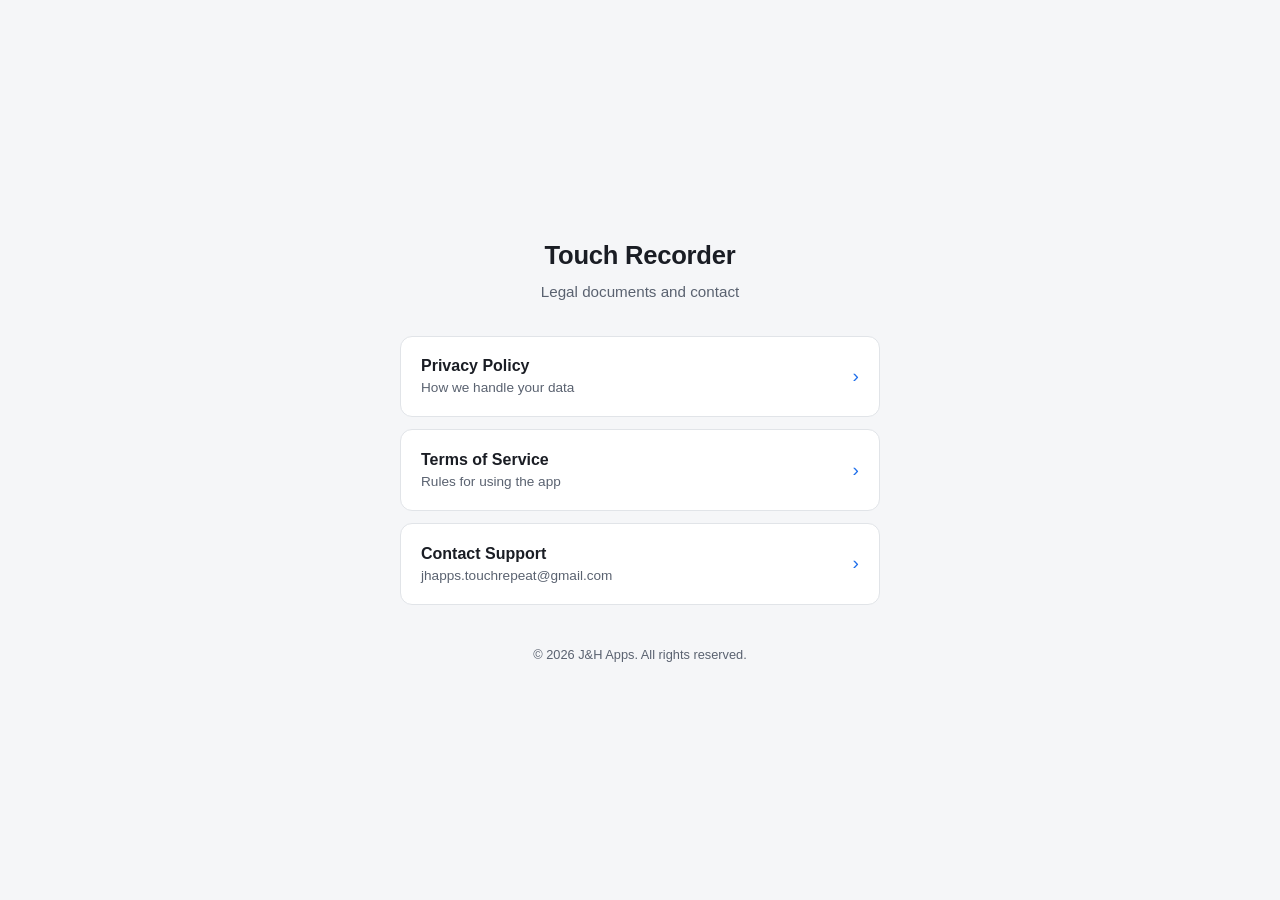
==== index.html @ 8d8e1902 "Create index.html" ====
<!DOCTYPE html>                                                                                            
  <html lang="en">                                                                                           
  <head>                                                                                                     
  <meta charset="UTF-8">                                                                                     
  <meta name="viewport" content="width=device-width, initial-scale=1.0">
  <meta name="robots" content="index, follow">
  <title>Touch Recorder — Legal</title>                                                                      
  <style>
    :root {                                                                                                  
      --bg: #0f1115;                                                                                         
      --card: #1a1d24;
      --text: #e6e8eb;                                                                                       
      --muted: #8a91a0;                                                                                      
      --accent: #4f8cff;
      --border: #262a33;                                                                                     
    }                                                       
    @media (prefers-color-scheme: light) {                                                                   
      :root {                                                                                                
        --bg: #f5f6f8;
        --card: #ffffff;                                                                                     
        --text: #1a1d24;                                    
        --muted: #5a6270;                                                                                    
        --accent: #1f6feb;
        --border: #e1e4e8;                                                                                   
      }                                                                                                      
    }
    * { box-sizing: border-box; }                                                                            
    body {                                                  
      margin: 0;
      font-family: -apple-system, BlinkMacSystemFont, "Segoe UI", Roboto, "Helvetica Neue", Arial,
  sans-serif;                                                                                                
      background: var(--bg);
      color: var(--text);                                                                                    
      min-height: 100vh;                                    
      display: flex;                                                                                         
      align-items: center;                                  
      justify-content: center;
      padding: 1.5rem;
      line-height: 1.5;                                                                                      
    }
    main {                                                                                                   
      width: 100%;                                          
      max-width: 480px;
    }                                                                                                        
    header {
      text-align: center;                                                                                    
      margin-bottom: 2rem;                                  
    }
    header h1 {
      margin: 0 0 0.4rem;
      font-size: 1.6rem;                                                                                     
      letter-spacing: -0.01em;
    }                                                                                                        
    header p {                                              
      margin: 0;                                                                                             
      color: var(--muted);
      font-size: 0.95rem;                                                                                    
    }                                                       
    .links {
      display: grid;
      gap: 0.75rem;
    }                                                                                                        
    .link-card {
      display: flex;                                                                                         
      align-items: center;                                  
      justify-content: space-between;
      padding: 1.1rem 1.25rem;
      background: var(--card);                                                                               
      border: 1px solid var(--border);
      border-radius: 12px;                                                                                   
      text-decoration: none;                                
      color: var(--text);
      transition: transform 0.12s ease, border-color 0.12s ease;                                             
    }
    .link-card:hover,                                                                                        
    .link-card:focus-visible {                              
      border-color: var(--accent);                                                                           
      transform: translateY(-1px);
      outline: none;                                                                                         
    }                                                       
    .link-card .label {
      display: flex;                                                                                         
      flex-direction: column;
    }                                                                                                        
    .link-card .label strong {                              
      font-size: 1rem;                                                                                       
      font-weight: 600;
    }                                                                                                        
    .link-card .label span {                                
      font-size: 0.85rem;
      color: var(--muted);                                                                                   
    }
    .link-card .arrow {                                                                                      
      color: var(--accent);                                 
      font-size: 1.2rem;
    }                                                                                                        
    footer {
      margin-top: 2.5rem;                                                                                    
      text-align: center;                                   
      color: var(--muted);
      font-size: 0.8rem;
    }                                                                                                        
    footer a {
      color: var(--muted);                                                                                   
      text-decoration: underline;                           
    }
  </style>                                                                                                   
  </head>
  <body>                                                                                                     
  <main>                                                    
    <header>
      <h1>Touch Recorder</h1>
      <p>Legal documents and contact</p>
    </header>                                                                                                
  
    <nav class="links">                                                                                      
      <a class="link-card" href="privacy.html">             
        <span class="label">
          <strong>Privacy Policy</strong>                                                                    
          <span>How we handle your data</span>
        </span>                                                                                              
        <span class="arrow" aria-hidden="true">&rsaquo;</span>
      </a>                                                                                                   
      <a class="link-card" href="terms.html">
        <span class="label">                                                                                 
          <strong>Terms of Service</strong>                                                                  
          <span>Rules for using the app</span>
        </span>                                                                                              
        <span class="arrow" aria-hidden="true">&rsaquo;</span>                                               
      </a>
      <a class="link-card" href="mailto:jhapps.touchrepeat@gmail.com">                                       
        <span class="label">                                                                                 
          <strong>Contact Support</strong>
          <span>jhapps.touchrepeat@gmail.com</span>                                                          
        </span>                                             
        <span class="arrow" aria-hidden="true">&rsaquo;</span>                                               
      </a>                                                                                                   
    </nav>
                                                                                                             
    <footer>                                                
      &copy; <span id="year">2026</span> J&amp;H Apps. All rights reserved.
    </footer>                                                                                                
  </main>
  <script>                                                                                                   
    document.getElementById('year').textContent = new Date().getFullYear();
  </script>                                                                                                  
  </body>
  </html>
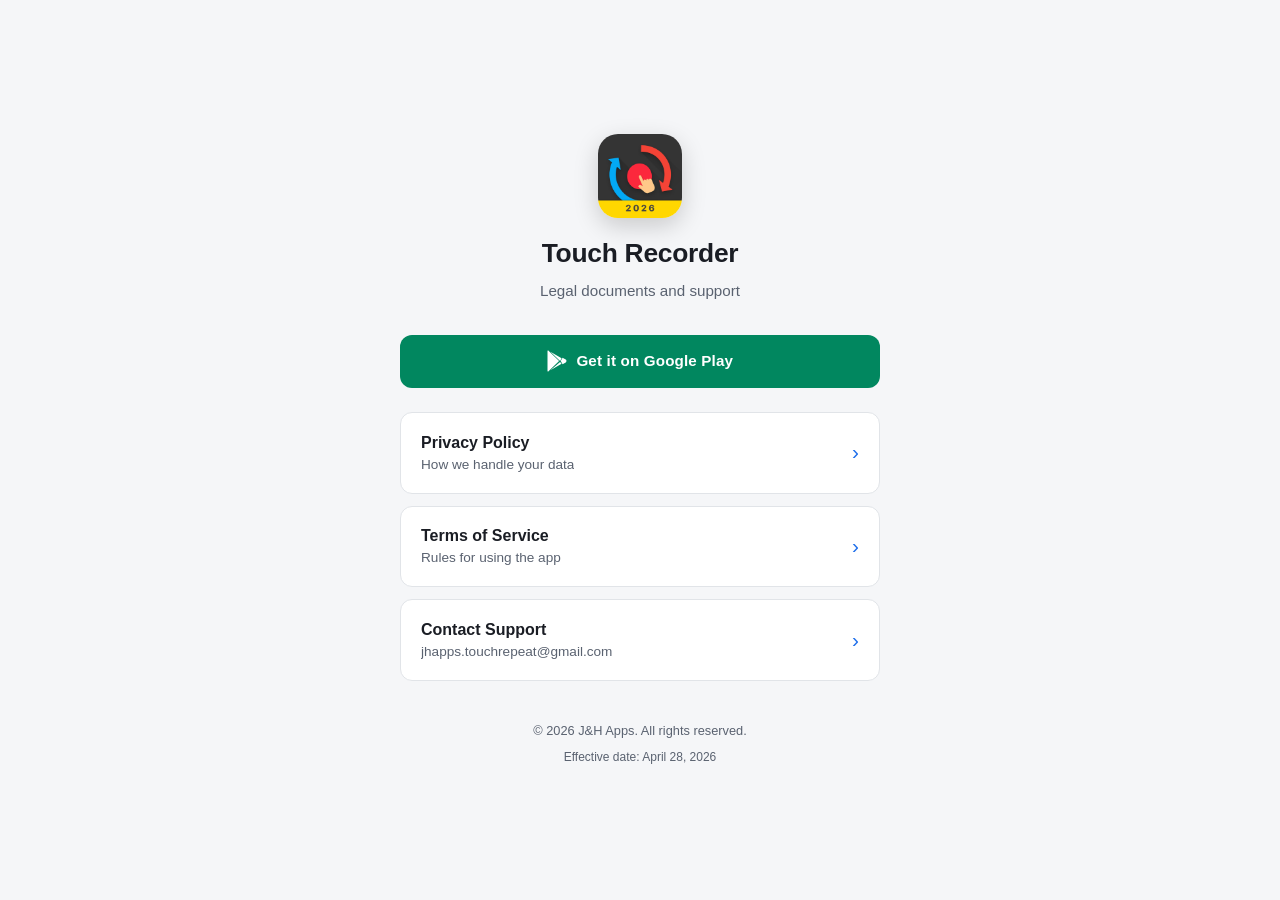
==== commit 15b8f20d: "Add files via upload" ====
--- a/index.html
+++ b/index.html
@@ -1,148 +1,238 @@
-<!DOCTYPE html>                                                                                            
-  <html lang="en">                                                                                           
-  <head>                                                                                                     
-  <meta charset="UTF-8">                                                                                     
+<!DOCTYPE html>
+<html lang="en">
+<head>
+  <meta charset="UTF-8">
   <meta name="viewport" content="width=device-width, initial-scale=1.0">
   <meta name="robots" content="index, follow">
-  <title>Touch Recorder — Legal</title>                                                                      
+  <meta name="description" content="Touch Recorder by J&amp;H Apps — official legal documents, privacy policy, terms of service, and support contact for the Android touch automation app.">
+  <meta name="theme-color" content="#1f6feb">
+
+  <title>Touch Recorder — Legal &amp; Support</title>
+
+  <link rel="icon" type="image/png" sizes="512x512" href="play_store_512.png">
+  <link rel="apple-touch-icon" href="play_store_512.png">
+  <link rel="canonical" href="https://jhapps.github.io/touch-recorder/">
+
+  <meta property="og:type" content="website">
+  <meta property="og:title" content="Touch Recorder — Legal &amp; Support">
+  <meta property="og:description" content="Privacy policy, terms of service, and support contact for the Touch Recorder Android app by J&amp;H Apps.">
+  <meta property="og:image" content="https://jhapps.github.io/touch-recorder/play_store_512.png">
+  <meta property="og:url" content="https://jhapps.github.io/touch-recorder/">
+  <meta property="og:site_name" content="Touch Recorder">
+
+  <meta name="twitter:card" content="summary">
+  <meta name="twitter:title" content="Touch Recorder — Legal &amp; Support">
+  <meta name="twitter:description" content="Privacy policy, terms of service, and support contact for Touch Recorder.">
+  <meta name="twitter:image" content="https://jhapps.github.io/touch-recorder/play_store_512.png">
+
   <style>
-    :root {                                                                                                  
-      --bg: #0f1115;                                                                                         
+    :root {
+      --bg: #0f1115;
       --card: #1a1d24;
-      --text: #e6e8eb;                                                                                       
-      --muted: #8a91a0;                                                                                      
+      --card-hover: #20242d;
+      --text: #e6e8eb;
+      --muted: #8a91a0;
       --accent: #4f8cff;
-      --border: #262a33;                                                                                     
-    }                                                       
-    @media (prefers-color-scheme: light) {                                                                   
-      :root {                                                                                                
+      --accent-hover: #6ea1ff;
+      --border: #262a33;
+      --play-bg: #01875f;
+      --play-bg-hover: #019971;
+    }
+    @media (prefers-color-scheme: light) {
+      :root {
         --bg: #f5f6f8;
-        --card: #ffffff;                                                                                     
-        --text: #1a1d24;                                    
-        --muted: #5a6270;                                                                                    
+        --card: #ffffff;
+        --card-hover: #f9fafb;
+        --text: #1a1d24;
+        --muted: #5a6270;
         --accent: #1f6feb;
-        --border: #e1e4e8;                                                                                   
-      }                                                                                                      
-    }
-    * { box-sizing: border-box; }                                                                            
-    body {                                                  
+        --accent-hover: #1858c4;
+        --border: #e1e4e8;
+        --play-bg: #01875f;
+        --play-bg-hover: #019971;
+      }
+    }
+    * { box-sizing: border-box; }
+    html { -webkit-text-size-adjust: 100%; }
+    body {
       margin: 0;
-      font-family: -apple-system, BlinkMacSystemFont, "Segoe UI", Roboto, "Helvetica Neue", Arial,
-  sans-serif;                                                                                                
+      font-family: -apple-system, BlinkMacSystemFont, "Segoe UI", Roboto, "Helvetica Neue", Arial, sans-serif;
       background: var(--bg);
-      color: var(--text);                                                                                    
-      min-height: 100vh;                                    
-      display: flex;                                                                                         
-      align-items: center;                                  
+      color: var(--text);
+      min-height: 100vh;
+      display: flex;
+      align-items: center;
       justify-content: center;
       padding: 1.5rem;
-      line-height: 1.5;                                                                                      
-    }
-    main {                                                                                                   
-      width: 100%;                                          
+      line-height: 1.5;
+      -webkit-font-smoothing: antialiased;
+    }
+    main {
+      width: 100%;
       max-width: 480px;
-    }                                                                                                        
+    }
     header {
-      text-align: center;                                                                                    
-      margin-bottom: 2rem;                                  
+      text-align: center;
+      margin-bottom: 2rem;
+    }
+    .app-icon {
+      width: 84px;
+      height: 84px;
+      border-radius: 20px;
+      margin: 0 auto 1rem;
+      display: block;
+      box-shadow: 0 8px 24px rgba(0, 0, 0, 0.18);
     }
     header h1 {
       margin: 0 0 0.4rem;
-      font-size: 1.6rem;                                                                                     
+      font-size: 1.65rem;
       letter-spacing: -0.01em;
-    }                                                                                                        
-    header p {                                              
-      margin: 0;                                                                                             
-      color: var(--muted);
-      font-size: 0.95rem;                                                                                    
-    }                                                       
+    }
+    header p {
+      margin: 0;
+      color: var(--muted);
+      font-size: 0.95rem;
+    }
+
+    .play-cta {
+      display: flex;
+      align-items: center;
+      justify-content: center;
+      gap: 0.6rem;
+      width: 100%;
+      padding: 0.95rem 1.25rem;
+      margin-bottom: 1.5rem;
+      background: var(--play-bg);
+      color: #fff;
+      text-decoration: none;
+      border-radius: 12px;
+      font-weight: 600;
+      font-size: 0.95rem;
+      letter-spacing: 0.01em;
+      transition: background 0.12s ease, transform 0.12s ease;
+    }
+    .play-cta:hover,
+    .play-cta:focus-visible {
+      background: var(--play-bg-hover);
+      transform: translateY(-1px);
+      outline: none;
+    }
+    .play-cta svg {
+      flex: 0 0 auto;
+    }
+
     .links {
       display: grid;
       gap: 0.75rem;
-    }                                                                                                        
+    }
     .link-card {
-      display: flex;                                                                                         
-      align-items: center;                                  
+      display: flex;
+      align-items: center;
       justify-content: space-between;
+      gap: 0.75rem;
       padding: 1.1rem 1.25rem;
-      background: var(--card);                                                                               
+      background: var(--card);
       border: 1px solid var(--border);
-      border-radius: 12px;                                                                                   
-      text-decoration: none;                                
+      border-radius: 12px;
+      text-decoration: none;
       color: var(--text);
-      transition: transform 0.12s ease, border-color 0.12s ease;                                             
-    }
-    .link-card:hover,                                                                                        
-    .link-card:focus-visible {                              
-      border-color: var(--accent);                                                                           
+      transition: background 0.12s ease, border-color 0.12s ease, transform 0.12s ease;
+    }
+    .link-card:hover,
+    .link-card:focus-visible {
+      background: var(--card-hover);
+      border-color: var(--accent);
       transform: translateY(-1px);
-      outline: none;                                                                                         
-    }                                                       
+      outline: none;
+    }
     .link-card .label {
-      display: flex;                                                                                         
+      display: flex;
       flex-direction: column;
-    }                                                                                                        
-    .link-card .label strong {                              
-      font-size: 1rem;                                                                                       
+      min-width: 0;
+    }
+    .link-card .label strong {
+      font-size: 1rem;
       font-weight: 600;
-    }                                                                                                        
-    .link-card .label span {                                
+    }
+    .link-card .label span {
       font-size: 0.85rem;
-      color: var(--muted);                                                                                   
-    }
-    .link-card .arrow {                                                                                      
-      color: var(--accent);                                 
-      font-size: 1.2rem;
-    }                                                                                                        
+      color: var(--muted);
+      overflow: hidden;
+      text-overflow: ellipsis;
+    }
+    .link-card .arrow {
+      color: var(--accent);
+      font-size: 1.3rem;
+      flex: 0 0 auto;
+      line-height: 1;
+    }
+
     footer {
-      margin-top: 2.5rem;                                                                                    
-      text-align: center;                                   
+      margin-top: 2.5rem;
+      text-align: center;
       color: var(--muted);
       font-size: 0.8rem;
-    }                                                                                                        
+    }
     footer a {
-      color: var(--muted);                                                                                   
-      text-decoration: underline;                           
-    }
-  </style>                                                                                                   
-  </head>
-  <body>                                                                                                     
-  <main>                                                    
-    <header>
-      <h1>Touch Recorder</h1>
-      <p>Legal documents and contact</p>
-    </header>                                                                                                
-  
-    <nav class="links">                                                                                      
-      <a class="link-card" href="privacy.html">             
-        <span class="label">
-          <strong>Privacy Policy</strong>                                                                    
-          <span>How we handle your data</span>
-        </span>                                                                                              
-        <span class="arrow" aria-hidden="true">&rsaquo;</span>
-      </a>                                                                                                   
-      <a class="link-card" href="terms.html">
-        <span class="label">                                                                                 
-          <strong>Terms of Service</strong>                                                                  
-          <span>Rules for using the app</span>
-        </span>                                                                                              
-        <span class="arrow" aria-hidden="true">&rsaquo;</span>                                               
-      </a>
-      <a class="link-card" href="mailto:jhapps.touchrepeat@gmail.com">                                       
-        <span class="label">                                                                                 
-          <strong>Contact Support</strong>
-          <span>jhapps.touchrepeat@gmail.com</span>                                                          
-        </span>                                             
-        <span class="arrow" aria-hidden="true">&rsaquo;</span>                                               
-      </a>                                                                                                   
-    </nav>
-                                                                                                             
-    <footer>                                                
-      &copy; <span id="year">2026</span> J&amp;H Apps. All rights reserved.
-    </footer>                                                                                                
-  </main>
-  <script>                                                                                                   
-    document.getElementById('year').textContent = new Date().getFullYear();
-  </script>                                                                                                  
-  </body>
-  </html>  
+      color: var(--muted);
+      text-decoration: underline;
+    }
+    .updated {
+      display: block;
+      margin-top: 0.5rem;
+      font-size: 0.75rem;
+      color: var(--muted);
+    }
+  </style>
+</head>
+<body>
+<main>
+  <header>
+    <img src="play_store_512.png" alt="Touch Recorder app icon" class="app-icon" width="84" height="84" loading="eager" decoding="async">
+    <h1>Touch Recorder</h1>
+    <p>Legal documents and support</p>
+  </header>
+
+  <a class="play-cta"
+     href="https://play.google.com/store/apps/details?id=com.jhapps.touchrepeat"
+     target="_blank" rel="noopener">
+    <svg xmlns="http://www.w3.org/2000/svg" width="20" height="22" viewBox="0 0 20 22" aria-hidden="true">
+      <path fill="#FFFFFF" d="M0.5 1.2v19.6c0 0.4 0.2 0.7 0.5 0.9l11.1-10.7L1 0.3C0.7 0.5 0.5 0.8 0.5 1.2zM14.6 8.2L3.4 1.7l9.7 9.3L14.6 8.2zM18.7 9.6L15.6 7.8 13.7 11l1.9 3.2 3.1-1.8C19.7 12 19.7 10 18.7 9.6zM3.4 20.3l11.2-6.5-1.5-1.8L3.4 20.3z"/>
+    </svg>
+    <span>Get it on Google Play</span>
+  </a>
+
+  <nav class="links" aria-label="Legal and support links">
+    <a class="link-card" href="privacy.html">
+      <span class="label">
+        <strong>Privacy Policy</strong>
+        <span>How we handle your data</span>
+      </span>
+      <span class="arrow" aria-hidden="true">&rsaquo;</span>
+    </a>
+    <a class="link-card" href="terms.html">
+      <span class="label">
+        <strong>Terms of Service</strong>
+        <span>Rules for using the app</span>
+      </span>
+      <span class="arrow" aria-hidden="true">&rsaquo;</span>
+    </a>
+    <a class="link-card" href="mailto:jhapps.touchrepeat@gmail.com">
+      <span class="label">
+        <strong>Contact Support</strong>
+        <span>jhapps.touchrepeat@gmail.com</span>
+      </span>
+      <span class="arrow" aria-hidden="true">&rsaquo;</span>
+    </a>
+  </nav>
+
+  <footer>
+    &copy; <span id="year">2026</span> J&amp;H Apps. All rights reserved.
+    <span class="updated">Effective date: April 28, 2026</span>
+  </footer>
+</main>
+<script>
+  document.getElementById('year').textContent = new Date().getFullYear();
+</script>
+</body>
+</html>
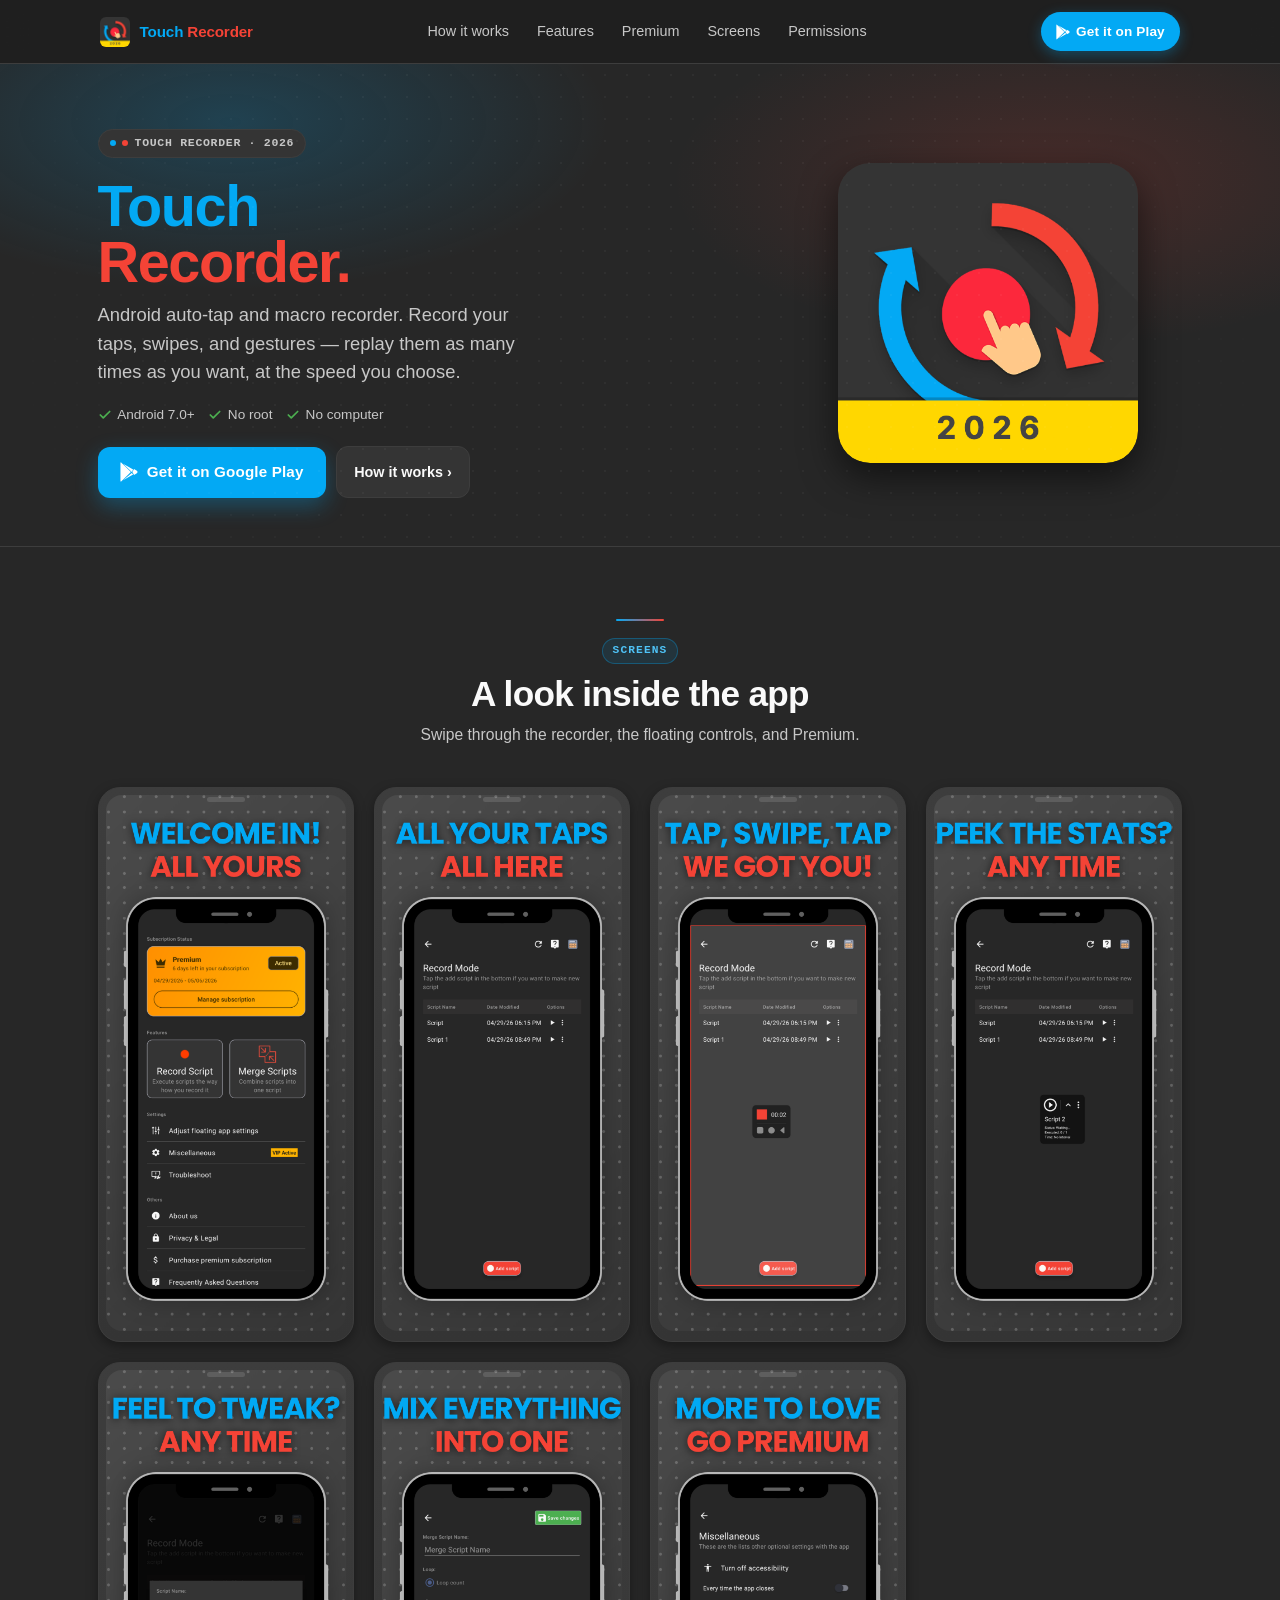
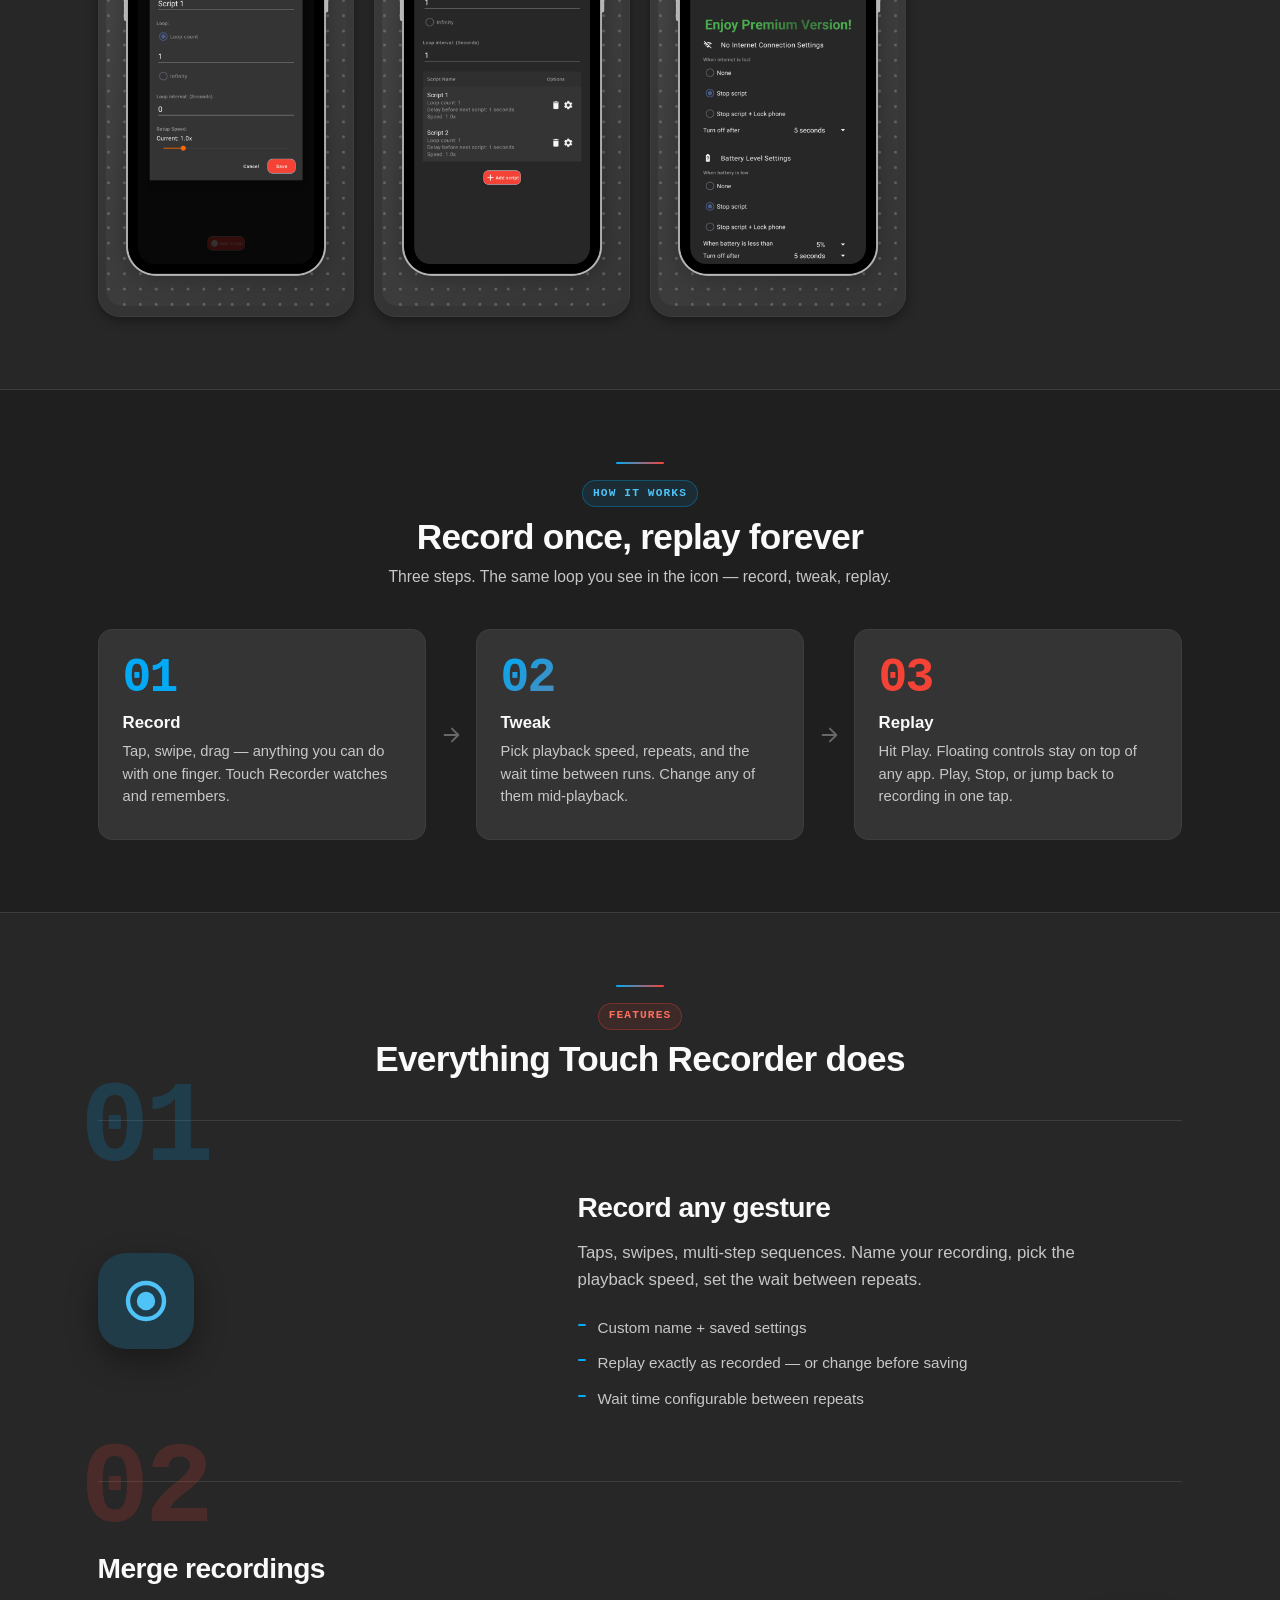
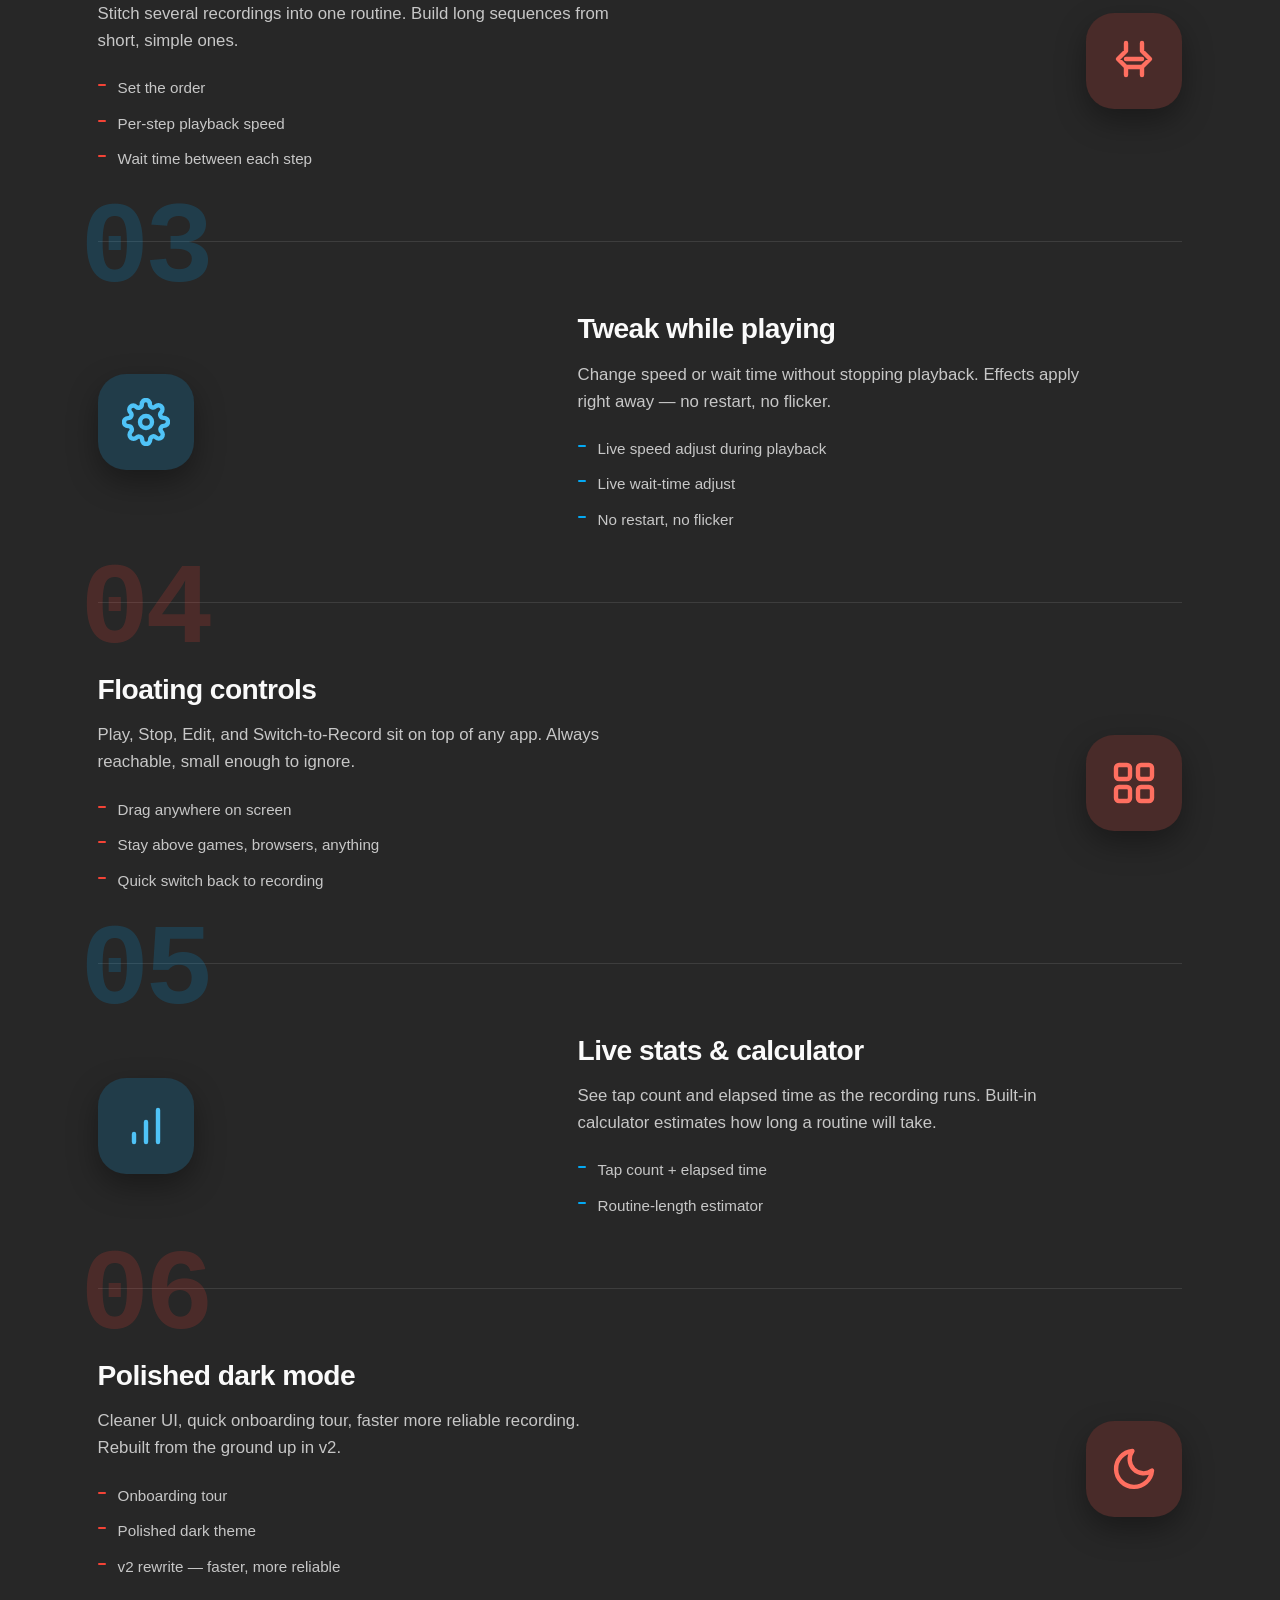
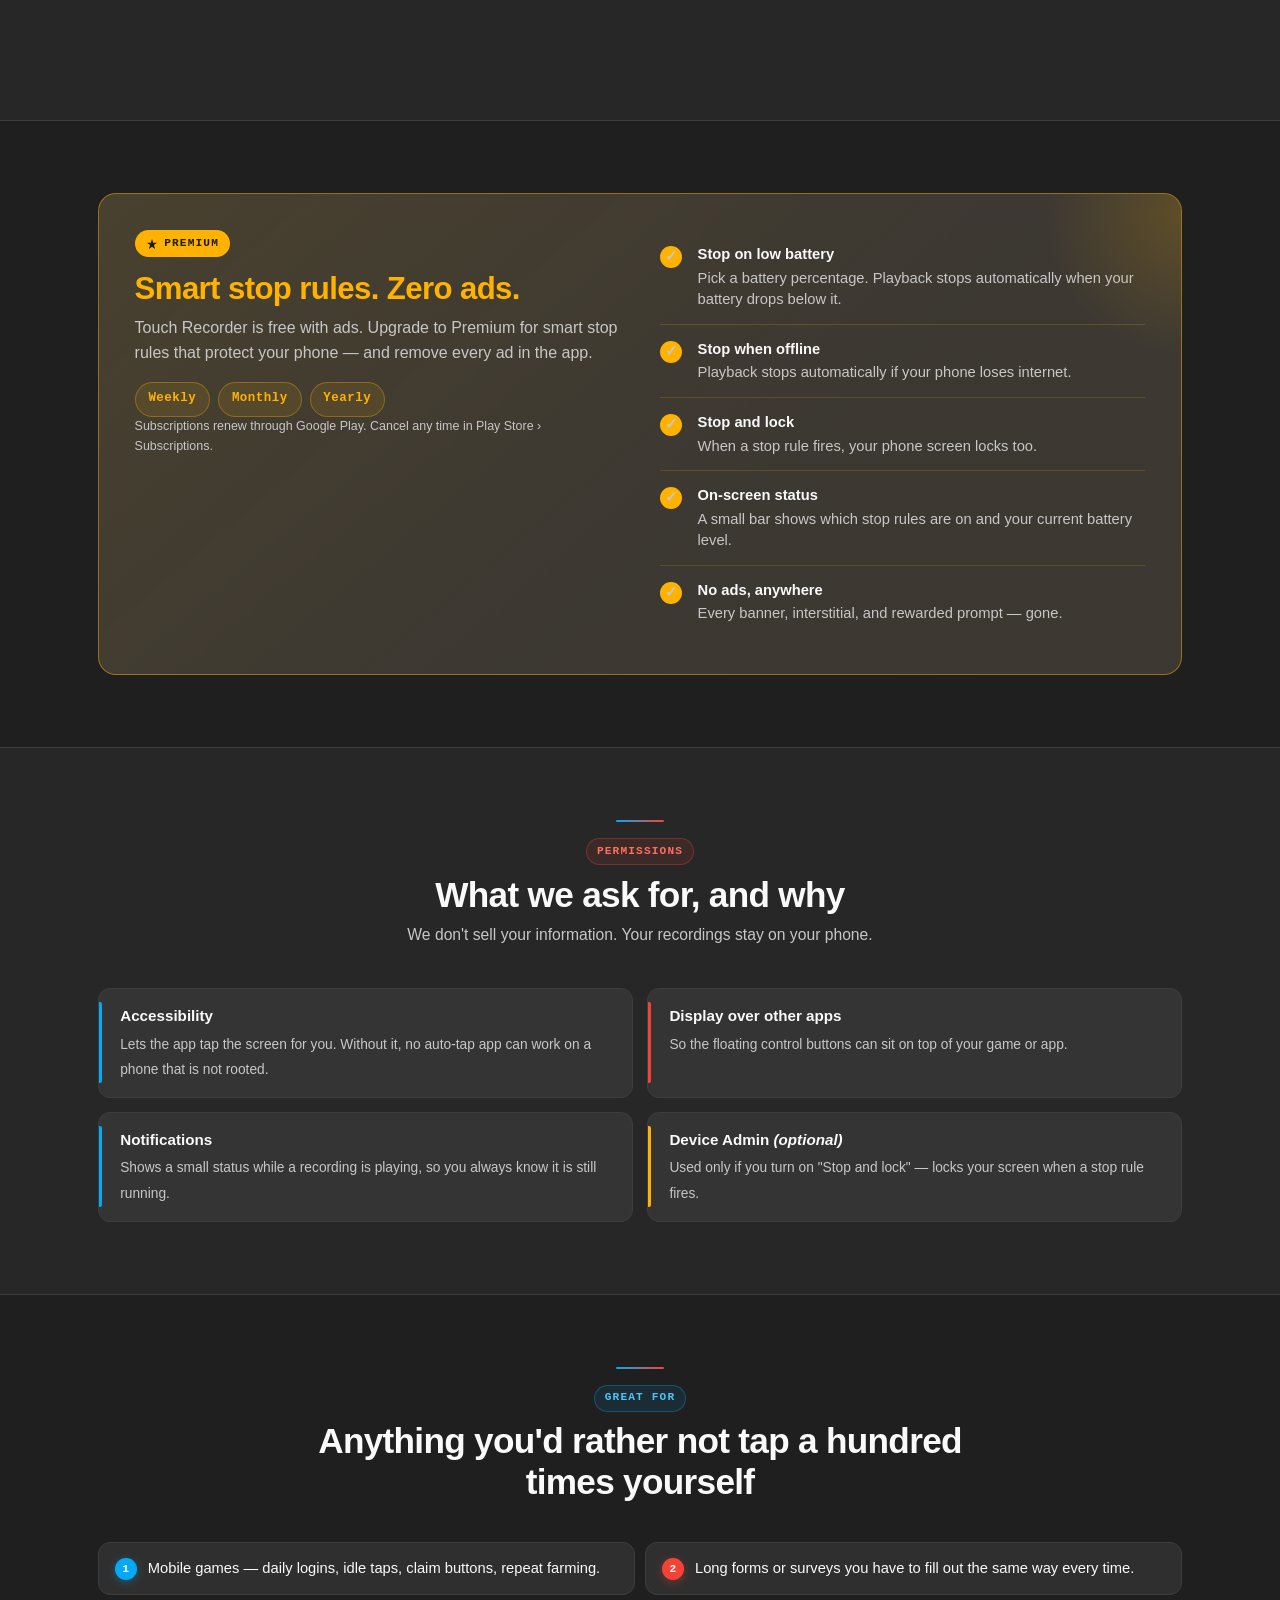
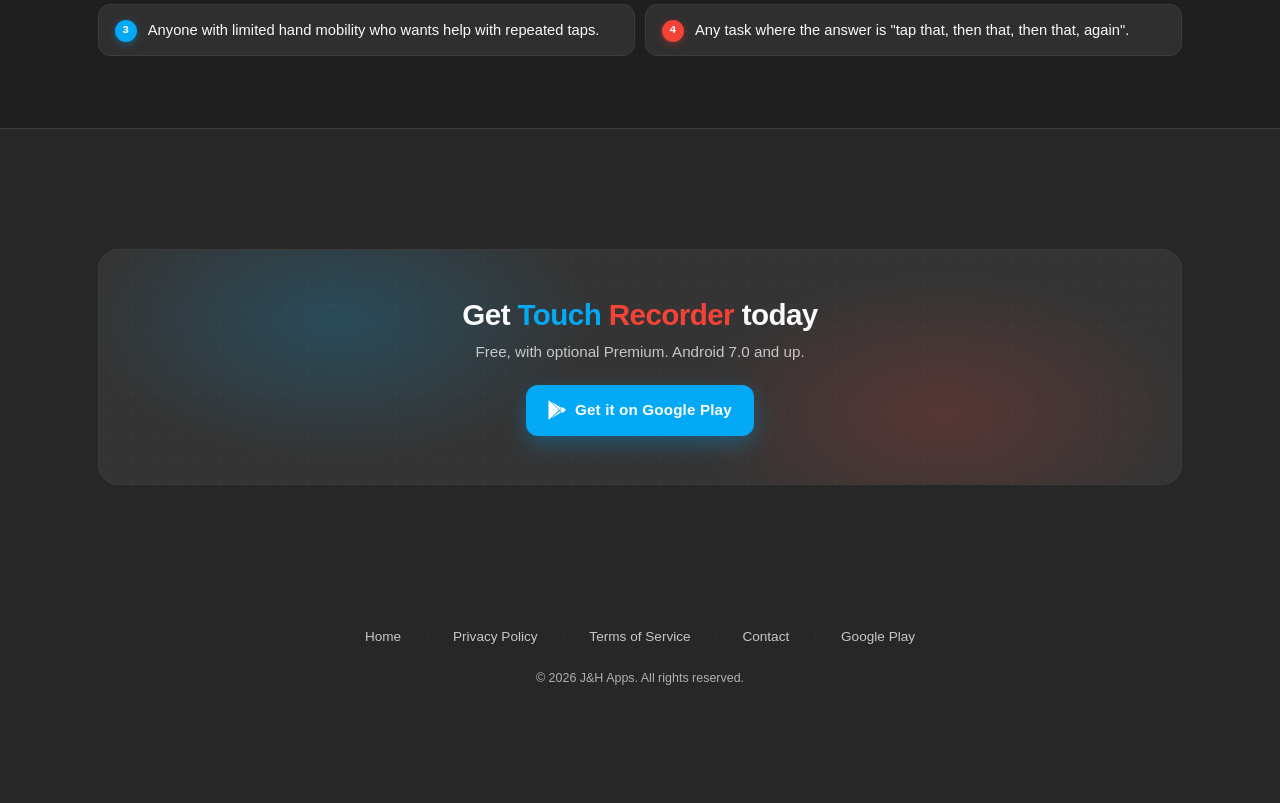
==== commit 99e0395a: "Add files via upload" ====
--- a/index.html
+++ b/index.html
@@ -2,237 +2,498 @@
 <html lang="en">
 <head>
   <meta charset="UTF-8">
-  <meta name="viewport" content="width=device-width, initial-scale=1.0">
+  <meta name="viewport" content="width=device-width, initial-scale=1.0, viewport-fit=cover">
   <meta name="robots" content="index, follow">
-  <meta name="description" content="Touch Recorder by J&amp;H Apps — official legal documents, privacy policy, terms of service, and support contact for the Android touch automation app.">
-  <meta name="theme-color" content="#1f6feb">
-
-  <title>Touch Recorder — Legal &amp; Support</title>
-
+  <meta name="description" content="Touch Recorder — Android auto-tap and macro recorder. Record taps, swipes, gestures and replay them at any speed. No root, no computer needed.">
+  <meta name="theme-color" content="#272727">
+  <meta name="color-scheme" content="dark">
+
+  <title>Touch Recorder — Auto-tap &amp; Macro Recorder for Android</title>
+
+  <link rel="stylesheet" href="legal-style.css">
   <link rel="icon" type="image/png" sizes="512x512" href="play_store_512.png">
   <link rel="apple-touch-icon" href="play_store_512.png">
   <link rel="canonical" href="https://jhapps.github.io/touch-recorder/">
 
   <meta property="og:type" content="website">
-  <meta property="og:title" content="Touch Recorder — Legal &amp; Support">
-  <meta property="og:description" content="Privacy policy, terms of service, and support contact for the Touch Recorder Android app by J&amp;H Apps.">
-  <meta property="og:image" content="https://jhapps.github.io/touch-recorder/play_store_512.png">
+  <meta property="og:title" content="Touch Recorder — Auto-tap &amp; Macro Recorder for Android">
+  <meta property="og:description" content="Record taps, swipes, gestures and replay them at any speed. No root, no computer needed.">
+  <meta property="og:image" content="https://jhapps.github.io/touch-recorder/touch-recorder-banner.png">
   <meta property="og:url" content="https://jhapps.github.io/touch-recorder/">
   <meta property="og:site_name" content="Touch Recorder">
 
-  <meta name="twitter:card" content="summary">
-  <meta name="twitter:title" content="Touch Recorder — Legal &amp; Support">
-  <meta name="twitter:description" content="Privacy policy, terms of service, and support contact for Touch Recorder.">
-  <meta name="twitter:image" content="https://jhapps.github.io/touch-recorder/play_store_512.png">
-
-  <style>
-    :root {
-      --bg: #0f1115;
-      --card: #1a1d24;
-      --card-hover: #20242d;
-      --text: #e6e8eb;
-      --muted: #8a91a0;
-      --accent: #4f8cff;
-      --accent-hover: #6ea1ff;
-      --border: #262a33;
-      --play-bg: #01875f;
-      --play-bg-hover: #019971;
-    }
-    @media (prefers-color-scheme: light) {
-      :root {
-        --bg: #f5f6f8;
-        --card: #ffffff;
-        --card-hover: #f9fafb;
-        --text: #1a1d24;
-        --muted: #5a6270;
-        --accent: #1f6feb;
-        --accent-hover: #1858c4;
-        --border: #e1e4e8;
-        --play-bg: #01875f;
-        --play-bg-hover: #019971;
-      }
-    }
-    * { box-sizing: border-box; }
-    html { -webkit-text-size-adjust: 100%; }
-    body {
-      margin: 0;
-      font-family: -apple-system, BlinkMacSystemFont, "Segoe UI", Roboto, "Helvetica Neue", Arial, sans-serif;
-      background: var(--bg);
-      color: var(--text);
-      min-height: 100vh;
-      display: flex;
-      align-items: center;
-      justify-content: center;
-      padding: 1.5rem;
-      line-height: 1.5;
-      -webkit-font-smoothing: antialiased;
-    }
-    main {
-      width: 100%;
-      max-width: 480px;
-    }
-    header {
-      text-align: center;
-      margin-bottom: 2rem;
-    }
-    .app-icon {
-      width: 84px;
-      height: 84px;
-      border-radius: 20px;
-      margin: 0 auto 1rem;
-      display: block;
-      box-shadow: 0 8px 24px rgba(0, 0, 0, 0.18);
-    }
-    header h1 {
-      margin: 0 0 0.4rem;
-      font-size: 1.65rem;
-      letter-spacing: -0.01em;
-    }
-    header p {
-      margin: 0;
-      color: var(--muted);
-      font-size: 0.95rem;
-    }
-
-    .play-cta {
-      display: flex;
-      align-items: center;
-      justify-content: center;
-      gap: 0.6rem;
-      width: 100%;
-      padding: 0.95rem 1.25rem;
-      margin-bottom: 1.5rem;
-      background: var(--play-bg);
-      color: #fff;
-      text-decoration: none;
-      border-radius: 12px;
-      font-weight: 600;
-      font-size: 0.95rem;
-      letter-spacing: 0.01em;
-      transition: background 0.12s ease, transform 0.12s ease;
-    }
-    .play-cta:hover,
-    .play-cta:focus-visible {
-      background: var(--play-bg-hover);
-      transform: translateY(-1px);
-      outline: none;
-    }
-    .play-cta svg {
-      flex: 0 0 auto;
-    }
-
-    .links {
-      display: grid;
-      gap: 0.75rem;
-    }
-    .link-card {
-      display: flex;
-      align-items: center;
-      justify-content: space-between;
-      gap: 0.75rem;
-      padding: 1.1rem 1.25rem;
-      background: var(--card);
-      border: 1px solid var(--border);
-      border-radius: 12px;
-      text-decoration: none;
-      color: var(--text);
-      transition: background 0.12s ease, border-color 0.12s ease, transform 0.12s ease;
-    }
-    .link-card:hover,
-    .link-card:focus-visible {
-      background: var(--card-hover);
-      border-color: var(--accent);
-      transform: translateY(-1px);
-      outline: none;
-    }
-    .link-card .label {
-      display: flex;
-      flex-direction: column;
-      min-width: 0;
-    }
-    .link-card .label strong {
-      font-size: 1rem;
-      font-weight: 600;
-    }
-    .link-card .label span {
-      font-size: 0.85rem;
-      color: var(--muted);
-      overflow: hidden;
-      text-overflow: ellipsis;
-    }
-    .link-card .arrow {
-      color: var(--accent);
-      font-size: 1.3rem;
-      flex: 0 0 auto;
-      line-height: 1;
-    }
-
-    footer {
-      margin-top: 2.5rem;
-      text-align: center;
-      color: var(--muted);
-      font-size: 0.8rem;
-    }
-    footer a {
-      color: var(--muted);
-      text-decoration: underline;
-    }
-    .updated {
-      display: block;
-      margin-top: 0.5rem;
-      font-size: 0.75rem;
-      color: var(--muted);
-    }
-  </style>
+  <meta name="twitter:card" content="summary_large_image">
+  <meta name="twitter:title" content="Touch Recorder — Auto-tap &amp; Macro Recorder">
+  <meta name="twitter:description" content="Record taps and replay them at any speed. No root, no computer needed.">
+  <meta name="twitter:image" content="https://jhapps.github.io/touch-recorder/touch-recorder-banner.png">
+
+  <script type="application/ld+json">
+  {
+    "@context": "https://schema.org",
+    "@type": "MobileApplication",
+    "name": "Touch Recorder",
+    "operatingSystem": "ANDROID",
+    "applicationCategory": "UtilitiesApplication",
+    "offers": { "@type": "Offer", "price": "0", "priceCurrency": "USD" },
+    "publisher": { "@type": "Organization", "name": "J&H Apps" },
+    "url": "https://jhapps.github.io/touch-recorder/",
+    "downloadUrl": "https://play.google.com/store/apps/details?id=com.jhapps.touchrepeat"
+  }
+  </script>
 </head>
 <body>
-<main>
-  <header>
-    <img src="play_store_512.png" alt="Touch Recorder app icon" class="app-icon" width="84" height="84" loading="eager" decoding="async">
-    <h1>Touch Recorder</h1>
-    <p>Legal documents and support</p>
-  </header>
-
-  <a class="play-cta"
-     href="https://play.google.com/store/apps/details?id=com.jhapps.touchrepeat"
-     target="_blank" rel="noopener">
-    <svg xmlns="http://www.w3.org/2000/svg" width="20" height="22" viewBox="0 0 20 22" aria-hidden="true">
-      <path fill="#FFFFFF" d="M0.5 1.2v19.6c0 0.4 0.2 0.7 0.5 0.9l11.1-10.7L1 0.3C0.7 0.5 0.5 0.8 0.5 1.2zM14.6 8.2L3.4 1.7l9.7 9.3L14.6 8.2zM18.7 9.6L15.6 7.8 13.7 11l1.9 3.2 3.1-1.8C19.7 12 19.7 10 18.7 9.6zM3.4 20.3l11.2-6.5-1.5-1.8L3.4 20.3z"/>
-    </svg>
-    <span>Get it on Google Play</span>
-  </a>
-
-  <nav class="links" aria-label="Legal and support links">
-    <a class="link-card" href="privacy.html">
-      <span class="label">
-        <strong>Privacy Policy</strong>
-        <span>How we handle your data</span>
-      </span>
-      <span class="arrow" aria-hidden="true">&rsaquo;</span>
+
+<a id="top"></a>
+
+<!-- ============================================================
+     App-bar (Material TopAppBar feel). Mobile shows only brand +
+     compact CTA pill; desktop reveals nav links and a wider CTA.
+     ============================================================ -->
+<header class="lp-appbar" role="banner">
+  <div class="lp-appbar-inner">
+    <a class="tr-brand" href="#top" aria-label="Touch Recorder home">
+      <img src="play_store_512.png" alt="" width="30" height="30">
+      <span><span class="tr-brand-blue">Touch</span> <span class="tr-brand-red">Recorder</span></span>
     </a>
-    <a class="link-card" href="terms.html">
-      <span class="label">
-        <strong>Terms of Service</strong>
-        <span>Rules for using the app</span>
-      </span>
-      <span class="arrow" aria-hidden="true">&rsaquo;</span>
+    <nav class="lp-appbar-nav" aria-label="Page sections">
+      <a href="#how">How it works</a>
+      <a href="#features">Features</a>
+      <a href="#premium">Premium</a>
+      <a href="#screens">Screens</a>
+      <a href="#permissions">Permissions</a>
+    </nav>
+    <a class="lp-appbar-cta"
+       href="https://play.google.com/store/apps/details?id=com.jhapps.touchrepeat"
+       target="_blank" rel="noopener">
+      <svg xmlns="http://www.w3.org/2000/svg" viewBox="0 0 20 22" aria-hidden="true">
+        <path fill="currentColor" d="M0.5 1.2v19.6c0 0.4 0.2 0.7 0.5 0.9l11.1-10.7L1 0.3C0.7 0.5 0.5 0.8 0.5 1.2zM14.6 8.2L3.4 1.7l9.7 9.3L14.6 8.2zM18.7 9.6L15.6 7.8 13.7 11l1.9 3.2 3.1-1.8C19.7 12 19.7 10 18.7 9.6zM3.4 20.3l11.2-6.5-1.5-1.8L3.4 20.3z"/>
+      </svg>
+      Get it on Play
     </a>
-    <a class="link-card" href="mailto:jhapps.touchrepeat@gmail.com">
-      <span class="label">
-        <strong>Contact Support</strong>
-        <span>jhapps.touchrepeat@gmail.com</span>
-      </span>
-      <span class="arrow" aria-hidden="true">&rsaquo;</span>
-    </a>
+  </div>
+</header>
+
+<!-- ============================================================
+     Hero
+     ============================================================ -->
+<section class="lp-hero">
+  <div class="lp-shell">
+    <div class="lp-hero-grid">
+      <div class="lp-hero-copy">
+        <span class="lp-hero-badge">
+          <span class="lp-dot-blue" aria-hidden="true"></span>
+          <span class="lp-dot-red" aria-hidden="true"></span>
+          Touch Recorder · 2026
+        </span>
+        <h1>
+          <span class="lp-blue">Touch</span><br>
+          <span class="lp-red">Recorder.</span>
+        </h1>
+        <p class="lp-hero-tagline">
+          Android auto-tap and macro recorder. Record your taps, swipes, and gestures —
+          replay them as many times as you want, at the speed you choose.
+        </p>
+        <ul class="lp-hero-meta">
+          <li><svg class="check" viewBox="0 0 24 24" fill="none" stroke="currentColor" stroke-width="3" stroke-linecap="round" stroke-linejoin="round" aria-hidden="true"><polyline points="20 6 9 17 4 12"/></svg>Android 7.0+</li>
+          <li><svg class="check" viewBox="0 0 24 24" fill="none" stroke="currentColor" stroke-width="3" stroke-linecap="round" stroke-linejoin="round" aria-hidden="true"><polyline points="20 6 9 17 4 12"/></svg>No root</li>
+          <li><svg class="check" viewBox="0 0 24 24" fill="none" stroke="currentColor" stroke-width="3" stroke-linecap="round" stroke-linejoin="round" aria-hidden="true"><polyline points="20 6 9 17 4 12"/></svg>No computer</li>
+        </ul>
+        <div class="lp-hero-ctas">
+          <a class="lp-cta-primary"
+             href="https://play.google.com/store/apps/details?id=com.jhapps.touchrepeat"
+             target="_blank" rel="noopener">
+            <svg xmlns="http://www.w3.org/2000/svg" width="18" height="20" viewBox="0 0 20 22" aria-hidden="true">
+              <path fill="currentColor" d="M0.5 1.2v19.6c0 0.4 0.2 0.7 0.5 0.9l11.1-10.7L1 0.3C0.7 0.5 0.5 0.8 0.5 1.2zM14.6 8.2L3.4 1.7l9.7 9.3L14.6 8.2zM18.7 9.6L15.6 7.8 13.7 11l1.9 3.2 3.1-1.8C19.7 12 19.7 10 18.7 9.6zM3.4 20.3l11.2-6.5-1.5-1.8L3.4 20.3z"/>
+            </svg>
+            <span>Get it on Google Play</span>
+          </a>
+          <a class="lp-cta-secondary" href="#how">How it works &rsaquo;</a>
+        </div>
+      </div>
+
+      <div class="lp-hero-art" aria-hidden="true">
+        <img src="play_store_512.png"
+             alt=""
+             class="lp-hero-art-img"
+             width="512"
+             height="512"
+             loading="eager"
+             decoding="async">
+      </div>
+    </div>
+  </div>
+</section>
+
+<!-- ============================================================
+     Screen strip — horizontal snap-scroll on mobile, 4-col grid on desktop
+     ============================================================ -->
+<section class="lp-section" id="screens">
+  <div class="lp-shell">
+    <div class="lp-section-head">
+      <div class="lp-brand-bar" aria-hidden="true"></div>
+      <span class="lp-eyebrow">Screens</span>
+      <h2>A look inside the app</h2>
+      <p class="lp-section-sub">Swipe through the recorder, the floating controls, and Premium.</p>
+    </div>
+    <div class="lp-shots">
+      <figure class="lp-shot"><img src="touch-recorder-showcase-1.png" alt="Touch Recorder home screen" loading="lazy" decoding="async"></figure>
+      <figure class="lp-shot"><img src="touch-recorder-showcase-2.png" alt="Recording list with saved macros" loading="lazy" decoding="async"></figure>
+      <figure class="lp-shot"><img src="touch-recorder-showcase-3.png" alt="Recording controls and live stats" loading="lazy" decoding="async"></figure>
+      <figure class="lp-shot"><img src="touch-recorder-showcase-4.png" alt="Playback speed and repeat settings" loading="lazy" decoding="async"></figure>
+      <figure class="lp-shot"><img src="touch-recorder-showcase-5.png" alt="Merge recordings into one routine" loading="lazy" decoding="async"></figure>
+      <figure class="lp-shot"><img src="touch-recorder-showcase-6.png" alt="Premium subscription tier with smart stop rules" loading="lazy" decoding="async"></figure>
+      <figure class="lp-shot"><img src="touch-recorder-showcase-7.png" alt="Floating control buttons over another app" loading="lazy" decoding="async"></figure>
+    </div>
+    <p class="lp-shots-hint" aria-hidden="true">SWIPE</p>
+  </div>
+</section>
+
+<!-- ============================================================
+     How it works — 3 steps. Stacked w/ giant numerals on mobile,
+     3-col w/ arrows on desktop.
+     ============================================================ -->
+<section class="lp-section lp-alt" id="how">
+  <div class="lp-shell">
+    <div class="lp-section-head">
+      <div class="lp-brand-bar" aria-hidden="true"></div>
+      <span class="lp-eyebrow">How it works</span>
+      <h2>Record once, replay forever</h2>
+      <p class="lp-section-sub">Three steps. The same loop you see in the icon — record, tweak, replay.</p>
+    </div>
+    <ol class="lp-steps">
+      <li class="lp-step is-blue">
+        <span class="lp-step-num">01</span>
+        <div>
+          <h3>Record</h3>
+          <p>Tap, swipe, drag — anything you can do with one finger. Touch Recorder watches and remembers.</p>
+        </div>
+      </li>
+      <li class="lp-step-arrow" aria-hidden="true">
+        <svg width="22" height="22" viewBox="0 0 24 24" fill="none" stroke="currentColor" stroke-width="2" stroke-linecap="round" stroke-linejoin="round"><path d="M5 12h14M13 5l7 7-7 7"/></svg>
+      </li>
+      <li class="lp-step is-mixed">
+        <span class="lp-step-num">02</span>
+        <div>
+          <h3>Tweak</h3>
+          <p>Pick playback speed, repeats, and the wait time between runs. Change any of them mid-playback.</p>
+        </div>
+      </li>
+      <li class="lp-step-arrow" aria-hidden="true">
+        <svg width="22" height="22" viewBox="0 0 24 24" fill="none" stroke="currentColor" stroke-width="2" stroke-linecap="round" stroke-linejoin="round"><path d="M5 12h14M13 5l7 7-7 7"/></svg>
+      </li>
+      <li class="lp-step is-red">
+        <span class="lp-step-num">03</span>
+        <div>
+          <h3>Replay</h3>
+          <p>Hit Play. Floating controls stay on top of any app. Play, Stop, or jump back to recording in one tap.</p>
+        </div>
+      </li>
+    </ol>
+  </div>
+</section>
+
+<!-- ============================================================
+     Features — Play-Store-style list rows on mobile, alternating
+     editorial chapter blocks on desktop with oversized numerals.
+     ============================================================ -->
+<section class="lp-section" id="features">
+  <div class="lp-shell">
+    <div class="lp-section-head">
+      <div class="lp-brand-bar" aria-hidden="true"></div>
+      <span class="lp-eyebrow lp-eyebrow-red">Features</span>
+      <h2>Everything Touch Recorder does</h2>
+    </div>
+    <ol class="lp-features">
+
+      <li class="lp-feature">
+        <span class="lp-feature-num" aria-hidden="true">01</span>
+        <span class="lp-feature-icon" aria-hidden="true">
+          <svg width="22" height="22" viewBox="0 0 24 24" fill="none" stroke="currentColor" stroke-width="2.2" stroke-linecap="round" stroke-linejoin="round"><circle cx="12" cy="12" r="9"/><circle cx="12" cy="12" r="3.5" fill="currentColor"/></svg>
+        </span>
+        <div class="lp-feature-body">
+          <h3>Record any gesture</h3>
+          <p>Taps, swipes, multi-step sequences. Name your recording, pick the playback speed, set the wait between repeats.</p>
+          <ul>
+            <li>Custom name + saved settings</li>
+            <li>Replay exactly as recorded — or change before saving</li>
+            <li>Wait time configurable between repeats</li>
+          </ul>
+        </div>
+        <span class="lp-feature-chev" aria-hidden="true">›</span>
+      </li>
+
+      <li class="lp-feature is-red">
+        <span class="lp-feature-num" aria-hidden="true">02</span>
+        <span class="lp-feature-icon" aria-hidden="true">
+          <svg width="22" height="22" viewBox="0 0 24 24" fill="none" stroke="currentColor" stroke-width="2.2" stroke-linecap="round" stroke-linejoin="round"><path d="M8 3v4l-4 4 4 4v4M16 3v4l4 4-4 4v4M8 11h8M8 15h8"/></svg>
+        </span>
+        <div class="lp-feature-body">
+          <h3>Merge recordings</h3>
+          <p>Stitch several recordings into one routine. Build long sequences from short, simple ones.</p>
+          <ul>
+            <li>Set the order</li>
+            <li>Per-step playback speed</li>
+            <li>Wait time between each step</li>
+          </ul>
+        </div>
+        <span class="lp-feature-chev" aria-hidden="true">›</span>
+      </li>
+
+      <li class="lp-feature">
+        <span class="lp-feature-num" aria-hidden="true">03</span>
+        <span class="lp-feature-icon" aria-hidden="true">
+          <svg width="22" height="22" viewBox="0 0 24 24" fill="none" stroke="currentColor" stroke-width="2.2" stroke-linecap="round" stroke-linejoin="round"><circle cx="12" cy="12" r="3"/><path d="M19.4 15a1.65 1.65 0 0 0 .33 1.82l.06.06a2 2 0 1 1-2.83 2.83l-.06-.06a1.65 1.65 0 0 0-1.82-.33 1.65 1.65 0 0 0-1 1.51V21a2 2 0 1 1-4 0v-.09a1.65 1.65 0 0 0-1-1.51 1.65 1.65 0 0 0-1.82.33l-.06.06a2 2 0 1 1-2.83-2.83l.06-.06a1.65 1.65 0 0 0 .33-1.82 1.65 1.65 0 0 0-1.51-1H3a2 2 0 1 1 0-4h.09a1.65 1.65 0 0 0 1.51-1 1.65 1.65 0 0 0-.33-1.82l-.06-.06a2 2 0 1 1 2.83-2.83l.06.06a1.65 1.65 0 0 0 1.82.33h0a1.65 1.65 0 0 0 1-1.51V3a2 2 0 1 1 4 0v.09a1.65 1.65 0 0 0 1 1.51h0a1.65 1.65 0 0 0 1.82-.33l.06-.06a2 2 0 1 1 2.83 2.83l-.06.06a1.65 1.65 0 0 0-.33 1.82v0a1.65 1.65 0 0 0 1.51 1H21a2 2 0 1 1 0 4h-.09a1.65 1.65 0 0 0-1.51 1z"/></svg>
+        </span>
+        <div class="lp-feature-body">
+          <h3>Tweak while playing</h3>
+          <p>Change speed or wait time without stopping playback. Effects apply right away — no restart, no flicker.</p>
+          <ul>
+            <li>Live speed adjust during playback</li>
+            <li>Live wait-time adjust</li>
+            <li>No restart, no flicker</li>
+          </ul>
+        </div>
+        <span class="lp-feature-chev" aria-hidden="true">›</span>
+      </li>
+
+      <li class="lp-feature is-red">
+        <span class="lp-feature-num" aria-hidden="true">04</span>
+        <span class="lp-feature-icon" aria-hidden="true">
+          <svg width="22" height="22" viewBox="0 0 24 24" fill="none" stroke="currentColor" stroke-width="2.2" stroke-linecap="round" stroke-linejoin="round"><rect x="3" y="3" width="7" height="7" rx="1.5"/><rect x="14" y="3" width="7" height="7" rx="1.5"/><rect x="3" y="14" width="7" height="7" rx="1.5"/><rect x="14" y="14" width="7" height="7" rx="1.5"/></svg>
+        </span>
+        <div class="lp-feature-body">
+          <h3>Floating controls</h3>
+          <p>Play, Stop, Edit, and Switch-to-Record sit on top of any app. Always reachable, small enough to ignore.</p>
+          <ul>
+            <li>Drag anywhere on screen</li>
+            <li>Stay above games, browsers, anything</li>
+            <li>Quick switch back to recording</li>
+          </ul>
+        </div>
+        <span class="lp-feature-chev" aria-hidden="true">›</span>
+      </li>
+
+      <li class="lp-feature">
+        <span class="lp-feature-num" aria-hidden="true">05</span>
+        <span class="lp-feature-icon" aria-hidden="true">
+          <svg width="22" height="22" viewBox="0 0 24 24" fill="none" stroke="currentColor" stroke-width="2.2" stroke-linecap="round" stroke-linejoin="round"><line x1="12" y1="20" x2="12" y2="10"/><line x1="18" y1="20" x2="18" y2="4"/><line x1="6" y1="20" x2="6" y2="16"/></svg>
+        </span>
+        <div class="lp-feature-body">
+          <h3>Live stats &amp; calculator</h3>
+          <p>See tap count and elapsed time as the recording runs. Built-in calculator estimates how long a routine will take.</p>
+          <ul>
+            <li>Tap count + elapsed time</li>
+            <li>Routine-length estimator</li>
+          </ul>
+        </div>
+        <span class="lp-feature-chev" aria-hidden="true">›</span>
+      </li>
+
+      <li class="lp-feature is-red">
+        <span class="lp-feature-num" aria-hidden="true">06</span>
+        <span class="lp-feature-icon" aria-hidden="true">
+          <svg width="22" height="22" viewBox="0 0 24 24" fill="none" stroke="currentColor" stroke-width="2.2" stroke-linecap="round" stroke-linejoin="round"><path d="M21 12.79A9 9 0 1 1 11.21 3 7 7 0 0 0 21 12.79z"/></svg>
+        </span>
+        <div class="lp-feature-body">
+          <h3>Polished dark mode</h3>
+          <p>Cleaner UI, quick onboarding tour, faster more reliable recording. Rebuilt from the ground up in v2.</p>
+          <ul>
+            <li>Onboarding tour</li>
+            <li>Polished dark theme</li>
+            <li>v2 rewrite — faster, more reliable</li>
+          </ul>
+        </div>
+        <span class="lp-feature-chev" aria-hidden="true">›</span>
+      </li>
+
+    </ol>
+  </div>
+</section>
+
+<!-- ============================================================
+     Premium — gold lives ONLY here
+     ============================================================ -->
+<section class="lp-section lp-alt" id="premium">
+  <div class="lp-shell">
+    <div class="lp-premium">
+      <div class="lp-premium-grid">
+        <div>
+          <span class="lp-premium-eyebrow">
+            <svg xmlns="http://www.w3.org/2000/svg" width="12" height="12" viewBox="0 0 24 24" fill="currentColor" aria-hidden="true"><path d="M12 2l2.39 7.36H22l-6.18 4.49L18.21 22 12 17.27 5.79 22l2.39-8.15L2 9.36h7.61z"/></svg>
+            Premium
+          </span>
+          <h2>Smart stop rules. Zero ads.</h2>
+          <p>
+            Touch Recorder is free with ads. Upgrade to Premium for smart stop rules
+            that protect your phone — and remove every ad in the app.
+          </p>
+          <div class="lp-premium-tiers">
+            <span class="lp-premium-tier">Weekly</span>
+            <span class="lp-premium-tier">Monthly</span>
+            <span class="lp-premium-tier">Yearly</span>
+          </div>
+          <p class="lp-premium-note">
+            Subscriptions renew through Google Play. Cancel any time in
+            Play Store &rsaquo; Subscriptions.
+          </p>
+        </div>
+        <ul class="lp-premium-list">
+          <li>
+            <span class="lp-premium-check" aria-hidden="true">✓</span>
+            <span>
+              <strong>Stop on low battery</strong>
+              <span>Pick a battery percentage. Playback stops automatically when your battery drops below it.</span>
+            </span>
+          </li>
+          <li>
+            <span class="lp-premium-check" aria-hidden="true">✓</span>
+            <span>
+              <strong>Stop when offline</strong>
+              <span>Playback stops automatically if your phone loses internet.</span>
+            </span>
+          </li>
+          <li>
+            <span class="lp-premium-check" aria-hidden="true">✓</span>
+            <span>
+              <strong>Stop and lock</strong>
+              <span>When a stop rule fires, your phone screen locks too.</span>
+            </span>
+          </li>
+          <li>
+            <span class="lp-premium-check" aria-hidden="true">✓</span>
+            <span>
+              <strong>On-screen status</strong>
+              <span>A small bar shows which stop rules are on and your current battery level.</span>
+            </span>
+          </li>
+          <li>
+            <span class="lp-premium-check" aria-hidden="true">✓</span>
+            <span>
+              <strong>No ads, anywhere</strong>
+              <span>Every banner, interstitial, and rewarded prompt — gone.</span>
+            </span>
+          </li>
+        </ul>
+      </div>
+    </div>
+  </div>
+</section>
+
+<!-- ============================================================
+     Permissions
+     ============================================================ -->
+<section class="lp-section" id="permissions">
+  <div class="lp-shell">
+    <div class="lp-section-head">
+      <div class="lp-brand-bar" aria-hidden="true"></div>
+      <span class="lp-eyebrow lp-eyebrow-red">Permissions</span>
+      <h2>What we ask for, and why</h2>
+      <p class="lp-section-sub">We don't sell your information. Your recordings stay on your phone.</p>
+    </div>
+    <ul class="lp-perms">
+      <li class="lp-perm">
+        <strong>Accessibility</strong>
+        <span>Lets the app tap the screen for you. Without it, no auto-tap app can work on a phone that is not rooted.</span>
+      </li>
+      <li class="lp-perm is-red">
+        <strong>Display over other apps</strong>
+        <span>So the floating control buttons can sit on top of your game or app.</span>
+      </li>
+      <li class="lp-perm">
+        <strong>Notifications</strong>
+        <span>Shows a small status while a recording is playing, so you always know it is still running.</span>
+      </li>
+      <li class="lp-perm is-gold">
+        <strong>Device Admin <em>(optional)</em></strong>
+        <span>Used only if you turn on "Stop and lock" — locks your screen when a stop rule fires.</span>
+      </li>
+    </ul>
+  </div>
+</section>
+
+<!-- ============================================================
+     Use-cases
+     ============================================================ -->
+<section class="lp-section lp-alt" id="uses">
+  <div class="lp-shell">
+    <div class="lp-section-head">
+      <div class="lp-brand-bar" aria-hidden="true"></div>
+      <span class="lp-eyebrow">Great for</span>
+      <h2>Anything you'd rather not tap a hundred times yourself</h2>
+    </div>
+    <ul class="lp-uses">
+      <li class="lp-use">
+        <span class="lp-use-bullet" aria-hidden="true">1</span>
+        <span>Mobile games — daily logins, idle taps, claim buttons, repeat farming.</span>
+      </li>
+      <li class="lp-use">
+        <span class="lp-use-bullet" aria-hidden="true">2</span>
+        <span>Long forms or surveys you have to fill out the same way every time.</span>
+      </li>
+      <li class="lp-use">
+        <span class="lp-use-bullet" aria-hidden="true">3</span>
+        <span>Anyone with limited hand mobility who wants help with repeated taps.</span>
+      </li>
+      <li class="lp-use">
+        <span class="lp-use-bullet" aria-hidden="true">4</span>
+        <span>Any task where the answer is "tap that, then that, then that, again".</span>
+      </li>
+    </ul>
+  </div>
+</section>
+
+<!-- ============================================================
+     Final CTA
+     ============================================================ -->
+<section class="lp-section">
+  <div class="lp-shell">
+    <div class="lp-final">
+      <h2>Get <span class="lp-blue">Touch</span> <span class="lp-red">Recorder</span> today</h2>
+      <p>Free, with optional Premium. Android 7.0 and up.</p>
+      <div class="lp-hero-ctas">
+        <a class="lp-cta-primary"
+           href="https://play.google.com/store/apps/details?id=com.jhapps.touchrepeat"
+           target="_blank" rel="noopener">
+          <svg xmlns="http://www.w3.org/2000/svg" width="18" height="20" viewBox="0 0 20 22" aria-hidden="true">
+            <path fill="currentColor" d="M0.5 1.2v19.6c0 0.4 0.2 0.7 0.5 0.9l11.1-10.7L1 0.3C0.7 0.5 0.5 0.8 0.5 1.2zM14.6 8.2L3.4 1.7l9.7 9.3L14.6 8.2zM18.7 9.6L15.6 7.8 13.7 11l1.9 3.2 3.1-1.8C19.7 12 19.7 10 18.7 9.6zM3.4 20.3l11.2-6.5-1.5-1.8L3.4 20.3z"/>
+          </svg>
+          <span>Get it on Google Play</span>
+        </a>
+      </div>
+    </div>
+  </div>
+</section>
+
+<footer class="tr-footer" role="contentinfo">
+  <nav class="tr-footer-links" aria-label="Footer">
+    <a href="index.html">Home</a>
+    <span class="tr-footer-sep" aria-hidden="true">&middot;</span>
+    <a href="privacy.html">Privacy Policy</a>
+    <span class="tr-footer-sep" aria-hidden="true">&middot;</span>
+    <a href="terms.html">Terms of Service</a>
+    <span class="tr-footer-sep" aria-hidden="true">&middot;</span>
+    <a href="mailto:jhapps.touchrepeat@gmail.com">Contact</a>
+    <span class="tr-footer-sep" aria-hidden="true">&middot;</span>
+    <a href="https://play.google.com/store/apps/details?id=com.jhapps.touchrepeat" target="_blank" rel="noopener">Google Play</a>
   </nav>
-
-  <footer>
-    &copy; <span id="year">2026</span> J&amp;H Apps. All rights reserved.
-    <span class="updated">Effective date: April 28, 2026</span>
-  </footer>
-</main>
-<script>
-  document.getElementById('year').textContent = new Date().getFullYear();
-</script>
+  <div class="tr-footer-copy">&copy; <span id="tr-year">2026</span> J&amp;H Apps. All rights reserved.</div>
+</footer>
+
+<!-- ============================================================
+     Sticky bottom install pill — mobile only. Hidden on desktop.
+     Always-visible primary conversion target.
+     ============================================================ -->
+<a class="lp-install-fab"
+   href="https://play.google.com/store/apps/details?id=com.jhapps.touchrepeat"
+   target="_blank" rel="noopener"
+   aria-label="Install Touch Recorder from Google Play">
+  <svg xmlns="http://www.w3.org/2000/svg" viewBox="0 0 20 22" aria-hidden="true">
+    <path fill="currentColor" d="M0.5 1.2v19.6c0 0.4 0.2 0.7 0.5 0.9l11.1-10.7L1 0.3C0.7 0.5 0.5 0.8 0.5 1.2zM14.6 8.2L3.4 1.7l9.7 9.3L14.6 8.2zM18.7 9.6L15.6 7.8 13.7 11l1.9 3.2 3.1-1.8C19.7 12 19.7 10 18.7 9.6zM3.4 20.3l11.2-6.5-1.5-1.8L3.4 20.3z"/>
+  </svg>
+  <span>Install free</span>
+  <span class="lp-install-tag">2026</span>
+</a>
+
+<script>document.getElementById("tr-year").textContent=new Date().getFullYear();</script>
 </body>
 </html>
--- a/legal-style.css
+++ b/legal-style.css
@@ -0,0 +1,1143 @@
+/* Touch Recorder site stylesheet — mobile-first, dual-layout.
+   Brand: blue (#03A9F4) + red (#F44336) duo, mirroring app icon.
+   Gold (#FFB300) is reserved exclusively for the Premium / VIP tier.
+
+   Layout system:
+     base (≤880px)   — mobile-first. Play-Store-style vertical column,
+                       list-row features, horizontal snap-scroll screen strip,
+                       sticky bottom install pill.
+     ≥881px          — desktop editorial. 2-col hero, 4-col screen grid,
+                       3-col how-it-works with arrows, alternating
+                       full-bleed feature chapters with oversized numerals,
+                       sticky install pill hidden.
+*/
+
+:root {
+  --bg:           #272727;
+  --bg-deep:      #1F1F1F;
+  --bg-soft:      #2C2C2C;
+  --surface:      #343434;
+  --surface-elev: #3D3D3D;
+  --column:       #302F2F;
+  --text:         #FAFAFA;
+  --text-muted:   #C7C7C7;
+  --text-dim:     #9A9A9A;
+  --border:       #3D3D3D;
+
+  --blue:         #03A9F4;
+  --blue-hi:      #4FC3F7;
+  --blue-deep:    #0288D1;
+  --red:          #F44336;
+  --red-hi:       #FF6F60;
+  --red-deep:     #C62828;
+
+  --link:         #4FC3F7;
+  --link-hover:   #81D4FA;
+
+  --gold:         #FFB300;
+  --gold-deep:    #FF8F00;
+  --gold-on:      #1A1A1A;
+
+  --green:        #4CAF50;
+
+  --shadow:       0 2px 12px rgba(0, 0, 0, 0.45);
+  --shadow-lg:    0 14px 36px rgba(0, 0, 0, 0.55);
+  --header-bg:    rgba(31, 31, 31, 0.88);
+  --radius:       14px;
+  --radius-sm:    10px;
+
+  --mono: ui-monospace, SFMono-Regular, "SF Mono", Menlo, Consolas, monospace;
+}
+
+* { box-sizing: border-box; }
+html {
+  -webkit-text-size-adjust: 100%;
+  scroll-behavior: smooth;
+  background: var(--bg);
+  color-scheme: dark;
+}
+
+body {
+  margin: 0 !important;
+  padding: 0 !important;
+  background: var(--bg) !important;
+  color: var(--text);
+  font-family: -apple-system, BlinkMacSystemFont, "Segoe UI", Roboto, "Helvetica Neue", Arial, sans-serif !important;
+  font-size: 16px;
+  line-height: 1.6;
+  -webkit-font-smoothing: antialiased;
+  text-rendering: optimizeLegibility;
+}
+
+a { color: var(--link); text-decoration: none; }
+a:hover, a:focus-visible { color: var(--link-hover); }
+
+/* ============================================================
+   Privacy / terms shared chrome (kept untouched)
+   ============================================================ */
+.tr-navbar {
+  position: sticky;
+  top: 0;
+  z-index: 50;
+  display: flex;
+  align-items: center;
+  justify-content: space-between;
+  gap: 1rem;
+  padding: 0.85rem 1.25rem;
+  background: var(--header-bg);
+  backdrop-filter: saturate(180%) blur(14px);
+  -webkit-backdrop-filter: saturate(180%) blur(14px);
+  border-bottom: 1px solid var(--border);
+}
+.tr-brand {
+  display: flex;
+  align-items: center;
+  gap: 0.6rem;
+  text-decoration: none;
+  color: var(--text);
+  font-weight: 700;
+  font-size: 0.95rem;
+  letter-spacing: -0.01em;
+}
+.tr-brand img { width: 28px; height: 28px; border-radius: 6px; flex: 0 0 auto; }
+.tr-brand .tr-brand-blue { color: var(--blue); }
+.tr-brand .tr-brand-red  { color: var(--red); }
+.tr-brand:hover .tr-brand-blue { color: var(--blue-hi); }
+.tr-brand:hover .tr-brand-red  { color: var(--red-hi); }
+.tr-back {
+  display: inline-flex;
+  align-items: center;
+  gap: 0.35rem;
+  padding: 0.5rem 0.9rem;
+  background: var(--surface);
+  border: 1px solid var(--border);
+  border-radius: 8px;
+  text-decoration: none;
+  color: var(--text);
+  font-size: 0.85rem;
+  font-weight: 500;
+  transition: border-color 0.12s ease, transform 0.12s ease, color 0.12s ease;
+}
+.tr-back:hover {
+  border-color: var(--blue);
+  color: var(--blue-hi);
+  transform: translateY(-1px);
+}
+
+.tr-container {
+  max-width: 760px;
+  margin: 2rem auto 0;
+  padding: 2rem 1.5rem 4rem;
+  background: var(--surface);
+  border: 1px solid var(--border);
+  border-radius: 16px;
+  box-shadow: var(--shadow);
+}
+@media (max-width: 640px) {
+  .tr-container { margin-top: 1rem; padding: 1.25rem 1rem 3rem; border-radius: 12px; }
+}
+
+/* Termly: hide default header SVG */
+body span[style*="data:image/svg+xml"],
+.tr-container span[style*="data:image/svg+xml"],
+.tr-container > span:first-child,
+.tr-container > div:first-child > span[style*="background"]:first-child { display: none !important; }
+.tr-container > br:first-child,
+.tr-container > br + br { display: none !important; }
+
+/* Termly typography overrides */
+html .tr-container [data-custom-class='title'],
+html .tr-container [data-custom-class='title'] *,
+html body [data-custom-class='title'],
+html body [data-custom-class='title'] * {
+  font-family: inherit !important;
+  font-size: 2rem !important;
+  font-weight: 700 !important;
+  color: var(--text) !important;
+  letter-spacing: -0.02em !important;
+  line-height: 1.2 !important;
+}
+html .tr-container [data-custom-class='subtitle'],
+html .tr-container [data-custom-class='subtitle'] *,
+html body [data-custom-class='subtitle'],
+html body [data-custom-class='subtitle'] * {
+  font-family: inherit !important;
+  font-size: 0.9rem !important;
+  color: var(--text-muted) !important;
+}
+html .tr-container [data-custom-class='heading_1'],
+html .tr-container [data-custom-class='heading_1'] *,
+html body [data-custom-class='heading_1'],
+html body [data-custom-class='heading_1'] * {
+  font-family: inherit !important;
+  font-size: 1.4rem !important;
+  font-weight: 700 !important;
+  color: var(--text) !important;
+  letter-spacing: -0.01em !important;
+  line-height: 1.3 !important;
+}
+html .tr-container [data-custom-class='heading_2'],
+html .tr-container [data-custom-class='heading_2'] *,
+html body [data-custom-class='heading_2'],
+html body [data-custom-class='heading_2'] * {
+  font-family: inherit !important;
+  font-size: 1.15rem !important;
+  font-weight: 600 !important;
+  color: var(--text) !important;
+  line-height: 1.35 !important;
+}
+html .tr-container [data-custom-class='body_text'],
+html .tr-container [data-custom-class='body_text'] *,
+html body [data-custom-class='body_text'],
+html body [data-custom-class='body_text'] * {
+  font-family: inherit !important;
+  font-size: 1rem !important;
+  color: var(--text) !important;
+  line-height: 1.65 !important;
+}
+html .tr-container [data-custom-class='link'],
+html .tr-container [data-custom-class='link'] *,
+html body [data-custom-class='link'],
+html body [data-custom-class='link'] * {
+  font-family: inherit !important;
+  font-size: inherit !important;
+  color: var(--link) !important;
+  text-decoration: underline !important;
+  text-underline-offset: 2px !important;
+  word-break: break-word !important;
+}
+html .tr-container [data-custom-class='link']:hover,
+html .tr-container [data-custom-class='link']:hover * { color: var(--link-hover) !important; }
+html .tr-container [data-custom-class='body'],
+html .tr-container [data-custom-class='body'] *,
+html body [data-custom-class='body'],
+html body [data-custom-class='body'] * { background: transparent !important; }
+html .tr-container, html .tr-container * { color: var(--text); }
+html .tr-container strong, html .tr-container b { color: var(--text); }
+html .tr-container span[style*="color: rgb(89, 89, 89)"],
+html .tr-container span[style*="color: #595959"],
+html .tr-container span[style*="color: rgb(0, 0, 0)"],
+html .tr-container span[style*="color: #000000"] { color: var(--text) !important; }
+html .tr-container span[style*="color: rgb(127, 127, 127)"] { color: var(--text-muted) !important; }
+
+.tr-container table { width: 100%; border-collapse: collapse; margin: 1.25rem 0; font-size: 0.95rem; }
+.tr-container th, .tr-container td { padding: 0.6rem 0.75rem; border: 1px solid var(--border); text-align: left; vertical-align: top; }
+.tr-container th { background: var(--surface-elev); font-weight: 600; color: var(--text); }
+.tr-container ul, .tr-container ol { padding-left: 1.5rem; }
+.tr-container li { margin-bottom: 0.35rem; }
+
+[id], [name] { scroll-margin-top: 5rem; }
+
+/* ============================================================
+   Footer (shared)
+   ============================================================ */
+.tr-footer {
+  max-width: 760px;
+  margin: 2.5rem auto 6rem;
+  padding: 1.5rem;
+  text-align: center;
+  color: var(--text-muted);
+  font-size: 0.85rem;
+}
+.tr-footer-links { display: flex; flex-wrap: wrap; align-items: center; justify-content: center; gap: 0.4rem 1rem; margin-bottom: 1rem; }
+.tr-footer-links a { color: var(--text-muted); text-decoration: none; padding: 0.3rem 0.5rem; border-radius: 6px; transition: color 0.12s ease, background 0.12s ease; }
+.tr-footer-links a:hover { color: var(--blue-hi); background: var(--surface); }
+.tr-footer-sep { color: var(--border); user-select: none; }
+.tr-footer-copy { font-size: 0.78rem; opacity: 0.85; }
+
+/* ============================================================
+   Landing page — mobile-first (≤880px is default)
+   ============================================================ */
+.lp-shell {
+  width: 100%;
+  max-width: 1120px;
+  margin: 0 auto;
+  padding: 0 1.1rem;
+}
+
+/* App-bar — feels like Material TopAppBar.
+   Mobile: brand + small Play CTA, no nav links.
+   Desktop: nav links revealed, larger CTA. */
+.lp-appbar {
+  position: sticky;
+  top: 0;
+  z-index: 50;
+  background: var(--header-bg);
+  backdrop-filter: saturate(180%) blur(14px);
+  -webkit-backdrop-filter: saturate(180%) blur(14px);
+  border-bottom: 1px solid var(--border);
+}
+.lp-appbar-inner {
+  max-width: 1120px;
+  margin: 0 auto;
+  display: flex;
+  align-items: center;
+  justify-content: space-between;
+  gap: 0.5rem;
+  padding: 0.6rem 1rem;
+}
+.lp-appbar .tr-brand img { width: 30px; height: 30px; }
+.lp-appbar-nav { display: none; gap: 0.25rem; }
+.lp-appbar-nav a {
+  color: var(--text-muted);
+  font-size: 0.9rem;
+  font-weight: 500;
+  padding: 0.5rem 0.75rem;
+  border-radius: 8px;
+  transition: color 0.12s ease, background 0.12s ease;
+}
+.lp-appbar-nav a:hover { color: var(--text); background: var(--surface); }
+.lp-appbar-cta {
+  display: inline-flex;
+  align-items: center;
+  gap: 0.35rem;
+  padding: 0.45rem 0.7rem;
+  background: var(--blue);
+  color: #fff !important;
+  border-radius: 999px;
+  font-size: 0.78rem;
+  font-weight: 700;
+  letter-spacing: 0.01em;
+  box-shadow: 0 4px 14px rgba(3, 169, 244, 0.32);
+  transition: background 0.12s ease, transform 0.12s ease, box-shadow 0.12s ease;
+}
+.lp-appbar-cta svg { width: 12px; height: 14px; }
+.lp-appbar-cta:hover {
+  background: var(--blue-hi);
+  color: #fff !important;
+  transform: translateY(-1px);
+  box-shadow: 0 6px 20px rgba(3, 169, 244, 0.42);
+}
+@media (min-width: 881px) {
+  .lp-appbar-inner { padding: 0.75rem 1.25rem; }
+  .lp-appbar-nav { display: flex; }
+  .lp-appbar-cta { padding: 0.55rem 0.95rem; font-size: 0.85rem; }
+  .lp-appbar-cta svg { width: 14px; height: 16px; }
+}
+
+/* ============================================================
+   Hero (mobile-first stacked, desktop side-by-side editorial)
+   ============================================================ */
+.lp-hero {
+  position: relative;
+  padding: 1.75rem 0 1.25rem;
+  overflow: hidden;
+}
+.lp-hero::before {
+  content: "";
+  position: absolute;
+  inset: 0;
+  background:
+    radial-gradient(540px 240px at 18% 12%, rgba(3, 169, 244, 0.20), transparent 70%),
+    radial-gradient(540px 240px at 82% 24%, rgba(244, 67, 54, 0.16), transparent 70%);
+  pointer-events: none;
+}
+.lp-hero::after {
+  content: "";
+  position: absolute;
+  inset: 0;
+  background-image: radial-gradient(rgba(255, 255, 255, 0.04) 1px, transparent 1px);
+  background-size: 22px 22px;
+  mask-image: radial-gradient(circle at 50% 40%, #000 55%, transparent 95%);
+  -webkit-mask-image: radial-gradient(circle at 50% 40%, #000 55%, transparent 95%);
+  pointer-events: none;
+}
+
+.lp-hero-grid {
+  position: relative;
+  display: grid;
+  grid-template-columns: 1fr;
+  align-items: center;
+  gap: 1.25rem;
+}
+
+.lp-hero-art {
+  order: -1;
+  position: relative;
+  aspect-ratio: 1 / 1;
+  width: min(38vw, 140px);
+  margin: 0 0 0.25rem;
+  padding: 0;
+  border-radius: 22px;
+  box-shadow: var(--shadow);
+  overflow: hidden;
+  display: block;
+}
+.lp-hero-art-img {
+  position: relative;
+  width: 100%;
+  height: 100%;
+  display: block;
+  border-radius: inherit;
+}
+
+.lp-hero-badge {
+  display: inline-flex;
+  align-items: center;
+  gap: 0.4rem;
+  padding: 0.28rem 0.7rem;
+  border: 1px solid var(--border);
+  background: var(--surface);
+  border-radius: 999px;
+  font-size: 0.72rem;
+  font-weight: 700;
+  color: var(--text-muted);
+  letter-spacing: 0.06em;
+  text-transform: uppercase;
+  margin-bottom: 0.85rem;
+  font-family: var(--mono);
+}
+.lp-hero-badge .lp-dot-blue { width: 6px; height: 6px; border-radius: 50%; background: var(--blue); display: inline-block; }
+.lp-hero-badge .lp-dot-red  { width: 6px; height: 6px; border-radius: 50%; background: var(--red);  display: inline-block; }
+
+.lp-hero-copy h1 {
+  margin: 0 0 0.65rem;
+  font-size: clamp(2rem, 9vw, 2.6rem);
+  font-weight: 800;
+  letter-spacing: -0.025em;
+  line-height: 0.98;
+}
+.lp-hero-copy h1 .lp-blue { color: var(--blue); }
+.lp-hero-copy h1 .lp-red  { color: var(--red);  }
+
+.lp-hero-tagline {
+  margin: 0 0 1.1rem;
+  font-size: 1rem;
+  color: var(--text-muted);
+  max-width: 42ch;
+  line-height: 1.55;
+}
+
+.lp-hero-meta {
+  list-style: none;
+  display: flex;
+  flex-wrap: wrap;
+  gap: 0.4rem 0.85rem;
+  margin: 0 0 1.25rem;
+  padding: 0;
+  font-size: 0.85rem;
+  color: var(--text-muted);
+}
+.lp-hero-meta li { display: inline-flex; align-items: center; gap: 0.35rem; }
+.lp-hero-meta .check { width: 14px; height: 14px; color: var(--green); flex: 0 0 auto; }
+
+.lp-hero-ctas {
+  display: flex;
+  flex-wrap: wrap;
+  gap: 0.6rem;
+  align-items: center;
+}
+
+.lp-cta-primary {
+  display: inline-flex;
+  align-items: center;
+  justify-content: center;
+  gap: 0.55rem;
+  min-height: 48px;
+  padding: 0.85rem 1.4rem;
+  background: var(--blue);
+  color: #fff !important;
+  border-radius: 12px;
+  font-weight: 700;
+  font-size: 0.95rem;
+  letter-spacing: 0.01em;
+  box-shadow: 0 8px 22px rgba(3, 169, 244, 0.32);
+  transition: background 0.12s ease, transform 0.12s ease, box-shadow 0.12s ease;
+}
+.lp-cta-primary:hover, .lp-cta-primary:focus-visible {
+  background: var(--blue-hi);
+  color: #fff !important;
+  transform: translateY(-1px);
+  box-shadow: 0 12px 28px rgba(3, 169, 244, 0.42);
+  outline: none;
+}
+
+.lp-cta-secondary {
+  display: inline-flex;
+  align-items: center;
+  gap: 0.4rem;
+  min-height: 48px;
+  padding: 0.85rem 1.1rem;
+  background: var(--surface);
+  border: 1px solid var(--border);
+  border-radius: 12px;
+  color: var(--text);
+  font-weight: 600;
+  font-size: 0.9rem;
+  transition: border-color 0.12s ease, color 0.12s ease;
+}
+.lp-cta-secondary:hover { border-color: var(--red); color: var(--red-hi); }
+
+@media (min-width: 881px) {
+  .lp-hero { padding: 4rem 0 3rem; }
+  .lp-hero-grid {
+    grid-template-columns: 1.25fr 0.75fr;
+    gap: 3rem;
+  }
+  .lp-hero-art {
+    order: 0;
+    width: auto;
+    max-width: 300px;
+    margin: 0 auto;
+    padding: 0;
+    border-radius: 32px;
+    box-shadow: var(--shadow-lg);
+  }
+  .lp-hero-copy h1 { font-size: clamp(2.6rem, 5vw, 3.6rem); }
+  .lp-hero-tagline { font-size: 1.15rem; }
+  .lp-hero-badge { margin-bottom: 1.25rem; }
+}
+
+/* ============================================================
+   Sections — base spacing
+   ============================================================ */
+.lp-section {
+  position: relative;
+  padding: 2.25rem 0;
+  border-top: 1px solid var(--border);
+}
+.lp-section.lp-alt { background: var(--bg-deep); }
+
+.lp-section-head {
+  margin: 0 0 1.5rem;
+  text-align: left;
+}
+.lp-section-head .lp-brand-bar {
+  height: 2px;
+  width: 48px;
+  background: linear-gradient(90deg, var(--blue), var(--red));
+  border-radius: 2px;
+  margin-bottom: 0.75rem;
+}
+.lp-eyebrow {
+  display: inline-flex;
+  align-items: center;
+  gap: 0.4rem;
+  padding: 0.22rem 0.6rem;
+  background: rgba(3, 169, 244, 0.10);
+  border: 1px solid rgba(3, 169, 244, 0.32);
+  border-radius: 999px;
+  color: var(--blue-hi);
+  font-size: 0.7rem;
+  font-weight: 800;
+  font-family: var(--mono);
+  text-transform: uppercase;
+  letter-spacing: 0.1em;
+  margin-bottom: 0.6rem;
+}
+.lp-eyebrow.lp-eyebrow-red {
+  background: rgba(244, 67, 54, 0.10);
+  border-color: rgba(244, 67, 54, 0.32);
+  color: var(--red-hi);
+}
+.lp-section h2 {
+  margin: 0 0 0.5rem;
+  font-size: clamp(1.45rem, 4.5vw, 1.85rem);
+  font-weight: 800;
+  letter-spacing: -0.02em;
+  line-height: 1.15;
+}
+.lp-section-sub {
+  margin: 0;
+  color: var(--text-muted);
+  font-size: 0.98rem;
+  line-height: 1.55;
+}
+@media (min-width: 881px) {
+  .lp-section { padding: 4.5rem 0; }
+  .lp-section-head { text-align: center; margin: 0 auto 2.5rem; max-width: 720px; }
+  .lp-section-head .lp-brand-bar { margin: 0 auto 0.85rem; }
+  .lp-section h2 { font-size: clamp(1.6rem, 2.8vw, 2.2rem); }
+}
+
+/* ============================================================
+   Screenshot strip — horizontal snap-scroll on mobile,
+   4-col grid on desktop. Phone-frame chrome on every shot.
+   ============================================================ */
+.lp-shots {
+  display: grid;
+  grid-auto-flow: column;
+  grid-auto-columns: 65%;
+  gap: 0.75rem;
+  overflow-x: auto;
+  overflow-y: hidden;
+  scroll-snap-type: x mandatory;
+  scroll-padding: 1.1rem;
+  padding: 0 1.1rem 1rem;
+  margin: 0 -1.1rem;
+  scrollbar-width: thin;
+  scrollbar-color: var(--surface-elev) transparent;
+  -webkit-overflow-scrolling: touch;
+}
+.lp-shots::-webkit-scrollbar { height: 6px; }
+.lp-shots::-webkit-scrollbar-thumb { background: var(--surface-elev); border-radius: 999px; }
+.lp-shot {
+  position: relative;
+  scroll-snap-align: start;
+  margin: 0;
+  padding: 0.45rem 0.45rem 0.6rem;
+  background: linear-gradient(180deg, var(--surface-elev), var(--surface));
+  border: 1px solid var(--border);
+  border-radius: 22px;
+  aspect-ratio: 9 / 19.5;
+  box-shadow: 0 4px 12px rgba(0, 0, 0, 0.35);
+  overflow: hidden;
+}
+.lp-shot::before {
+  content: "";
+  position: absolute;
+  top: 0.55rem; left: 50%; transform: translateX(-50%);
+  width: 38px; height: 5px;
+  border-radius: 999px;
+  background: rgba(255, 255, 255, 0.12);
+  z-index: 2;
+}
+.lp-shot img {
+  display: block;
+  width: 100%;
+  height: 100%;
+  object-fit: cover;
+  object-position: top;
+  border-radius: 16px;
+}
+.lp-shots-hint {
+  display: flex;
+  align-items: center;
+  gap: 0.4rem;
+  margin: 0.5rem 0 0;
+  color: var(--text-dim);
+  font-size: 0.78rem;
+  font-family: var(--mono);
+  letter-spacing: 0.05em;
+}
+.lp-shots-hint::after {
+  content: "";
+  flex: 1;
+  height: 1px;
+  background: linear-gradient(90deg, var(--border), transparent);
+}
+@media (min-width: 881px) {
+  .lp-shots {
+    display: grid;
+    grid-template-columns: repeat(4, 1fr);
+    grid-auto-flow: row;
+    overflow: visible;
+    padding: 0;
+    margin: 0;
+    gap: 1.25rem;
+  }
+  .lp-shot {
+    aspect-ratio: 9 / 19.5;
+    transition: border-color 0.15s ease, transform 0.15s ease, box-shadow 0.15s ease;
+  }
+  .lp-shot:hover {
+    border-color: rgba(3, 169, 244, 0.45);
+    transform: translateY(-3px);
+    box-shadow: 0 12px 28px rgba(0, 0, 0, 0.5);
+  }
+  .lp-shots-hint { display: none; }
+}
+
+/* ============================================================
+   How it works — mobile stacked rows w/ giant numerals,
+   desktop 3-col with arrows.
+   ============================================================ */
+.lp-steps {
+  list-style: none;
+  margin: 0;
+  padding: 0;
+  display: grid;
+  gap: 0.7rem;
+}
+.lp-step {
+  position: relative;
+  display: grid;
+  grid-template-columns: 56px 1fr;
+  gap: 0.85rem;
+  padding: 1.1rem 1.1rem 1.1rem 1rem;
+  background: var(--surface);
+  border: 1px solid var(--border);
+  border-radius: 14px;
+  align-items: start;
+}
+.lp-step-num {
+  font-family: var(--mono);
+  font-size: 2.4rem;
+  font-weight: 800;
+  letter-spacing: -0.04em;
+  line-height: 1;
+  color: var(--blue);
+}
+.lp-step.is-mixed .lp-step-num { color: var(--text); background: linear-gradient(135deg, var(--blue), var(--red)); -webkit-background-clip: text; background-clip: text; -webkit-text-fill-color: transparent; }
+.lp-step.is-red   .lp-step-num { color: var(--red); }
+.lp-step h3 { margin: 0 0 0.2rem; font-size: 1.05rem; font-weight: 700; }
+.lp-step p  { margin: 0; color: var(--text-muted); font-size: 0.92rem; line-height: 1.5; }
+@media (min-width: 881px) {
+  .lp-steps {
+    grid-template-columns: 1fr auto 1fr auto 1fr;
+    align-items: stretch;
+    gap: 0.6rem;
+  }
+  .lp-step {
+    grid-template-columns: 1fr;
+    grid-template-rows: auto auto auto;
+    padding: 1.5rem;
+    gap: 0.5rem;
+  }
+  .lp-step-num { font-size: 3rem; }
+  .lp-step-arrow {
+    display: flex;
+    align-items: center;
+    justify-content: center;
+    color: var(--text-dim);
+    opacity: 0.6;
+    padding: 0 0.25rem;
+  }
+}
+.lp-step-arrow { display: none; }
+@media (min-width: 881px) { .lp-step-arrow { display: flex; } }
+
+/* ============================================================
+   Features — mobile Play-Store list rows, desktop alternating
+   editorial chapter blocks with oversized chapter numerals.
+   ============================================================ */
+.lp-features {
+  list-style: none;
+  margin: 0;
+  padding: 0;
+  display: grid;
+  gap: 0.55rem;
+}
+
+/* Mobile row */
+.lp-feature {
+  position: relative;
+  display: grid;
+  grid-template-columns: 48px 1fr 16px;
+  gap: 0.85rem;
+  align-items: center;
+  padding: 1rem 1rem 1rem 0.85rem;
+  background: var(--surface);
+  border: 1px solid var(--border);
+  border-radius: 14px;
+  text-align: left;
+  transition: border-color 0.15s ease, background 0.15s ease, transform 0.15s ease;
+  min-height: 72px;
+}
+.lp-feature::before {
+  content: "";
+  position: absolute;
+  top: 0; bottom: 0; left: 0;
+  width: 3px;
+  border-radius: 14px 0 0 14px;
+  background: var(--blue);
+}
+.lp-feature.is-red::before { background: var(--red); }
+.lp-feature:hover {
+  border-color: rgba(3, 169, 244, 0.4);
+  background: var(--surface-elev);
+  transform: translateY(-1px);
+}
+.lp-feature.is-red:hover { border-color: rgba(244, 67, 54, 0.4); }
+.lp-feature-icon {
+  width: 44px;
+  height: 44px;
+  border-radius: 12px;
+  background: rgba(3, 169, 244, 0.16);
+  color: var(--blue-hi);
+  display: flex;
+  align-items: center;
+  justify-content: center;
+  flex: 0 0 44px;
+}
+.lp-feature.is-red .lp-feature-icon { background: rgba(244, 67, 54, 0.16); color: var(--red-hi); }
+.lp-feature-body h3 {
+  margin: 0 0 0.15rem;
+  font-size: 0.98rem;
+  font-weight: 700;
+}
+.lp-feature-body p {
+  margin: 0;
+  color: var(--text-muted);
+  font-size: 0.86rem;
+  line-height: 1.45;
+}
+.lp-feature-body ul {
+  display: none; /* hidden in mobile row; revealed in desktop chapter */
+}
+.lp-feature-num {
+  display: none;
+  font-family: var(--mono);
+  font-weight: 800;
+  letter-spacing: -0.04em;
+  line-height: 0.85;
+  color: rgba(3, 169, 244, 0.18);
+}
+.lp-feature.is-red .lp-feature-num { color: rgba(244, 67, 54, 0.18); }
+.lp-feature-chev {
+  color: var(--text-dim);
+  font-size: 1.1rem;
+  line-height: 1;
+}
+
+/* Desktop chapter blocks */
+@media (min-width: 881px) {
+  .lp-features { gap: 0; }
+  .lp-feature {
+    display: grid;
+    grid-template-columns: 1fr 1.4fr;
+    align-items: center;
+    gap: 3rem;
+    padding: 4rem 0;
+    background: transparent;
+    border: 0;
+    border-top: 1px solid var(--border);
+    border-radius: 0;
+    min-height: 0;
+  }
+  .lp-feature::before { display: none; }
+  .lp-feature:hover { background: transparent; transform: none; }
+  /* alternate sides */
+  .lp-feature:nth-child(even) {
+    direction: rtl; /* flip columns; child content gets ltr below */
+  }
+  .lp-feature:nth-child(even) > * { direction: ltr; }
+
+  .lp-feature-icon {
+    width: 96px;
+    height: 96px;
+    border-radius: 28px;
+    grid-row: 1;
+    grid-column: 1;
+    margin: 0;
+    flex: none;
+    box-shadow: 0 12px 30px rgba(0, 0, 0, 0.35);
+  }
+  .lp-feature-icon svg { width: 48px; height: 48px; }
+
+  .lp-feature-body {
+    grid-row: 1;
+    grid-column: 2;
+    position: relative;
+  }
+  .lp-feature-num {
+    display: block;
+    position: absolute;
+    top: -2.5rem;
+    left: -0.15em;
+    font-size: clamp(5rem, 9vw, 7.5rem);
+  }
+  .lp-feature-body h3 {
+    position: relative;
+    font-size: clamp(1.4rem, 2.2vw, 1.85rem);
+    margin: 0 0 0.65rem;
+    letter-spacing: -0.02em;
+  }
+  .lp-feature-body p {
+    font-size: 1.05rem;
+    line-height: 1.6;
+    margin: 0 0 1rem;
+    max-width: 56ch;
+  }
+  .lp-feature-body ul {
+    display: block;
+    margin: 0;
+    padding: 0;
+    list-style: none;
+    color: var(--text-muted);
+    font-size: 0.95rem;
+  }
+  .lp-feature-body li {
+    position: relative;
+    padding: 0.35rem 0 0.35rem 1.25rem;
+  }
+  .lp-feature-body li::before {
+    content: "";
+    position: absolute;
+    left: 0; top: 0.85rem;
+    width: 8px; height: 2px;
+    background: var(--blue);
+    border-radius: 2px;
+  }
+  .lp-feature.is-red .lp-feature-body li::before { background: var(--red); }
+  .lp-feature-chev { display: none; }
+}
+
+/* ============================================================
+   Premium card — gold lives ONLY here
+   ============================================================ */
+.lp-premium {
+  position: relative;
+  padding: 1.5rem;
+  border-radius: 18px;
+  background:
+    linear-gradient(140deg, rgba(255, 179, 0, 0.10), rgba(255, 144, 0, 0.04) 60%),
+    var(--surface);
+  border: 1px solid rgba(255, 179, 0, 0.45);
+  overflow: hidden;
+}
+.lp-premium::after {
+  content: "";
+  position: absolute;
+  top: -40%;
+  right: -20%;
+  width: 420px;
+  height: 420px;
+  background: radial-gradient(closest-side, rgba(255, 179, 0, 0.18), transparent 70%);
+  pointer-events: none;
+}
+.lp-premium-grid {
+  position: relative;
+  display: grid;
+  grid-template-columns: 1fr;
+  gap: 1.25rem;
+  align-items: start;
+}
+.lp-premium-eyebrow {
+  display: inline-flex;
+  align-items: center;
+  gap: 0.4rem;
+  padding: 0.28rem 0.7rem;
+  background: var(--gold);
+  color: var(--gold-on);
+  border-radius: 999px;
+  font-size: 0.7rem;
+  font-weight: 800;
+  text-transform: uppercase;
+  letter-spacing: 0.1em;
+  font-family: var(--mono);
+  margin-bottom: 0.85rem;
+}
+.lp-premium h2 {
+  margin: 0 0 0.5rem;
+  font-size: clamp(1.5rem, 4.5vw, 1.95rem);
+  letter-spacing: -0.02em;
+  color: var(--gold);
+}
+.lp-premium p { margin: 0 0 1rem; color: var(--text-muted); line-height: 1.6; }
+.lp-premium-list { list-style: none; margin: 0; padding: 0; }
+.lp-premium-list li {
+  display: grid;
+  grid-template-columns: 28px 1fr;
+  gap: 0.6rem;
+  padding: 0.85rem 0;
+  border-bottom: 1px solid rgba(255, 179, 0, 0.18);
+  align-items: start;
+}
+.lp-premium-list li:last-child { border-bottom: none; }
+.lp-premium-check {
+  width: 22px; height: 22px;
+  border-radius: 50%;
+  background: var(--gold);
+  color: var(--gold-on);
+  display: flex; align-items: center; justify-content: center;
+  font-size: 0.7rem; font-weight: 800;
+  margin-top: 2px;
+}
+.lp-premium-list strong { color: var(--text); display: block; margin-bottom: 0.15rem; }
+.lp-premium-list span { color: var(--text-muted); font-size: 0.9rem; line-height: 1.45; }
+.lp-premium-tiers { display: flex; flex-wrap: wrap; gap: 0.5rem; margin-top: 1rem; }
+.lp-premium-tier {
+  padding: 0.4rem 0.8rem;
+  background: rgba(255, 179, 0, 0.10);
+  border: 1px solid rgba(255, 179, 0, 0.32);
+  border-radius: 999px;
+  color: var(--gold);
+  font-size: 0.78rem;
+  font-weight: 700;
+  font-family: var(--mono);
+  letter-spacing: 0.04em;
+}
+.lp-premium-note { font-size: 0.78rem; color: var(--text-muted); margin-top: 0.85rem; line-height: 1.5; }
+@media (min-width: 881px) {
+  .lp-premium { padding: 2.25rem; }
+  .lp-premium-grid { grid-template-columns: 1fr 1fr; gap: 2.5rem; }
+  .lp-premium-list span { font-size: 0.92rem; }
+}
+
+/* ============================================================
+   Permissions list rows
+   ============================================================ */
+.lp-perms {
+  list-style: none;
+  margin: 0;
+  padding: 0;
+  display: grid;
+  gap: 0.55rem;
+}
+.lp-perm {
+  position: relative;
+  padding: 0.95rem 1.1rem 0.95rem 1.35rem;
+  background: var(--surface);
+  border: 1px solid var(--border);
+  border-radius: 12px;
+}
+.lp-perm::before {
+  content: "";
+  position: absolute;
+  left: 0; top: 0.85rem; bottom: 0.85rem;
+  width: 3px;
+  border-radius: 0 2px 2px 0;
+  background: var(--blue);
+}
+.lp-perm.is-red::before  { background: var(--red); }
+.lp-perm.is-gold::before { background: var(--gold); }
+.lp-perm strong { display: block; margin-bottom: 0.15rem; color: var(--text); font-size: 0.95rem; }
+.lp-perm span { color: var(--text-muted); font-size: 0.86rem; line-height: 1.5; }
+@media (min-width: 881px) {
+  .lp-perms { grid-template-columns: repeat(2, 1fr); gap: 0.85rem; }
+}
+
+/* ============================================================
+   Use-cases
+   ============================================================ */
+.lp-uses {
+  list-style: none;
+  margin: 0;
+  padding: 0;
+  display: grid;
+  gap: 0.55rem;
+}
+.lp-use {
+  display: flex;
+  align-items: flex-start;
+  gap: 0.7rem;
+  padding: 0.85rem 1rem;
+  background: var(--column);
+  border: 1px solid var(--border);
+  border-radius: 12px;
+  color: var(--text);
+  font-size: 0.92rem;
+  line-height: 1.5;
+}
+.lp-use-bullet {
+  width: 22px; height: 22px;
+  border-radius: 50%;
+  flex: 0 0 auto;
+  display: flex; align-items: center; justify-content: center;
+  font-size: 0.7rem; font-weight: 800;
+  font-family: var(--mono);
+  color: #fff;
+  margin-top: 1px;
+}
+.lp-use:nth-child(odd)  .lp-use-bullet { background: var(--blue); box-shadow: 0 2px 8px rgba(3, 169, 244, 0.35); }
+.lp-use:nth-child(even) .lp-use-bullet { background: var(--red);  box-shadow: 0 2px 8px rgba(244, 67, 54, 0.35); }
+@media (min-width: 881px) {
+  .lp-uses { grid-template-columns: repeat(2, 1fr); gap: 0.6rem; }
+}
+
+/* ============================================================
+   Final CTA band
+   ============================================================ */
+.lp-final {
+  position: relative;
+  margin: 1.5rem auto 0;
+  padding: 2rem 1.25rem;
+  background:
+    radial-gradient(360px 200px at 22% 30%, rgba(3, 169, 244, 0.20), transparent 70%),
+    radial-gradient(360px 200px at 78% 70%, rgba(244, 67, 54, 0.18), transparent 70%),
+    var(--surface);
+  border: 1px solid var(--border);
+  border-radius: 20px;
+  text-align: center;
+  overflow: hidden;
+}
+.lp-final::before {
+  content: "";
+  position: absolute; inset: 0;
+  background-image: radial-gradient(rgba(255, 255, 255, 0.035) 1px, transparent 1px);
+  background-size: 22px 22px;
+  pointer-events: none;
+}
+.lp-final h2 {
+  position: relative;
+  margin: 0 0 0.5rem;
+  font-size: clamp(1.3rem, 4.5vw, 1.85rem);
+  letter-spacing: -0.02em;
+}
+.lp-final h2 .lp-blue { color: var(--blue); }
+.lp-final h2 .lp-red  { color: var(--red);  }
+.lp-final p {
+  position: relative;
+  margin: 0 0 1.25rem;
+  color: var(--text-muted);
+  font-size: 0.95rem;
+}
+.lp-final .lp-hero-ctas { position: relative; justify-content: center; }
+@media (min-width: 881px) {
+  .lp-final { margin: 3rem auto 0; padding: 3rem 2rem; }
+}
+
+/* ============================================================
+   Sticky bottom install pill — mobile only.
+   Floats above content, hides on desktop.
+   ============================================================ */
+.lp-install-fab {
+  position: fixed;
+  left: 50%;
+  bottom: max(0.85rem, env(safe-area-inset-bottom, 0.85rem));
+  transform: translateX(-50%);
+  z-index: 60;
+  display: inline-flex;
+  align-items: center;
+  gap: 0.55rem;
+  width: calc(100% - 2rem);
+  max-width: 420px;
+  min-height: 52px;
+  padding: 0.85rem 1.25rem;
+  background: var(--blue);
+  color: #fff !important;
+  border-radius: 999px;
+  font-weight: 800;
+  font-size: 0.95rem;
+  letter-spacing: 0.01em;
+  text-align: center;
+  justify-content: center;
+  box-shadow: 0 14px 36px rgba(0, 0, 0, 0.55), 0 4px 12px rgba(3, 169, 244, 0.4);
+  transition: transform 0.18s ease, box-shadow 0.18s ease, background 0.18s ease;
+}
+.lp-install-fab:hover, .lp-install-fab:focus-visible {
+  background: var(--blue-hi);
+  color: #fff !important;
+  transform: translateX(-50%) translateY(-2px);
+  box-shadow: 0 18px 42px rgba(0, 0, 0, 0.55), 0 6px 16px rgba(3, 169, 244, 0.5);
+  outline: none;
+}
+.lp-install-fab svg { width: 16px; height: 18px; }
+.lp-install-fab .lp-install-tag {
+  font-family: var(--mono);
+  font-size: 0.72rem;
+  font-weight: 700;
+  letter-spacing: 0.06em;
+  background: rgba(255, 255, 255, 0.18);
+  padding: 0.2rem 0.5rem;
+  border-radius: 999px;
+}
+@media (min-width: 881px) { .lp-install-fab { display: none; } }
+
+/* Add bottom padding so content does not hide behind sticky pill on mobile */
+@media (max-width: 880px) {
+  body { padding-bottom: 5.5rem !important; }
+  .tr-footer { margin-bottom: 1.5rem; }
+}
+
+/* Print friendly */
+@media print {
+  .tr-navbar, .lp-appbar, .tr-footer, .lp-final, .lp-install-fab { display: none !important; }
+  .tr-container {
+    max-width: 100%;
+    border: none;
+    box-shadow: none;
+    padding: 0;
+    margin: 0;
+  }
+  body { background: #fff !important; color: #000 !important; padding-bottom: 0 !important; }
+}
+
+@media (prefers-reduced-motion: reduce) {
+  *, *::before, *::after {
+    animation-duration: 0.01ms !important;
+    transition-duration: 0.01ms !important;
+    scroll-behavior: auto !important;
+  }
+}
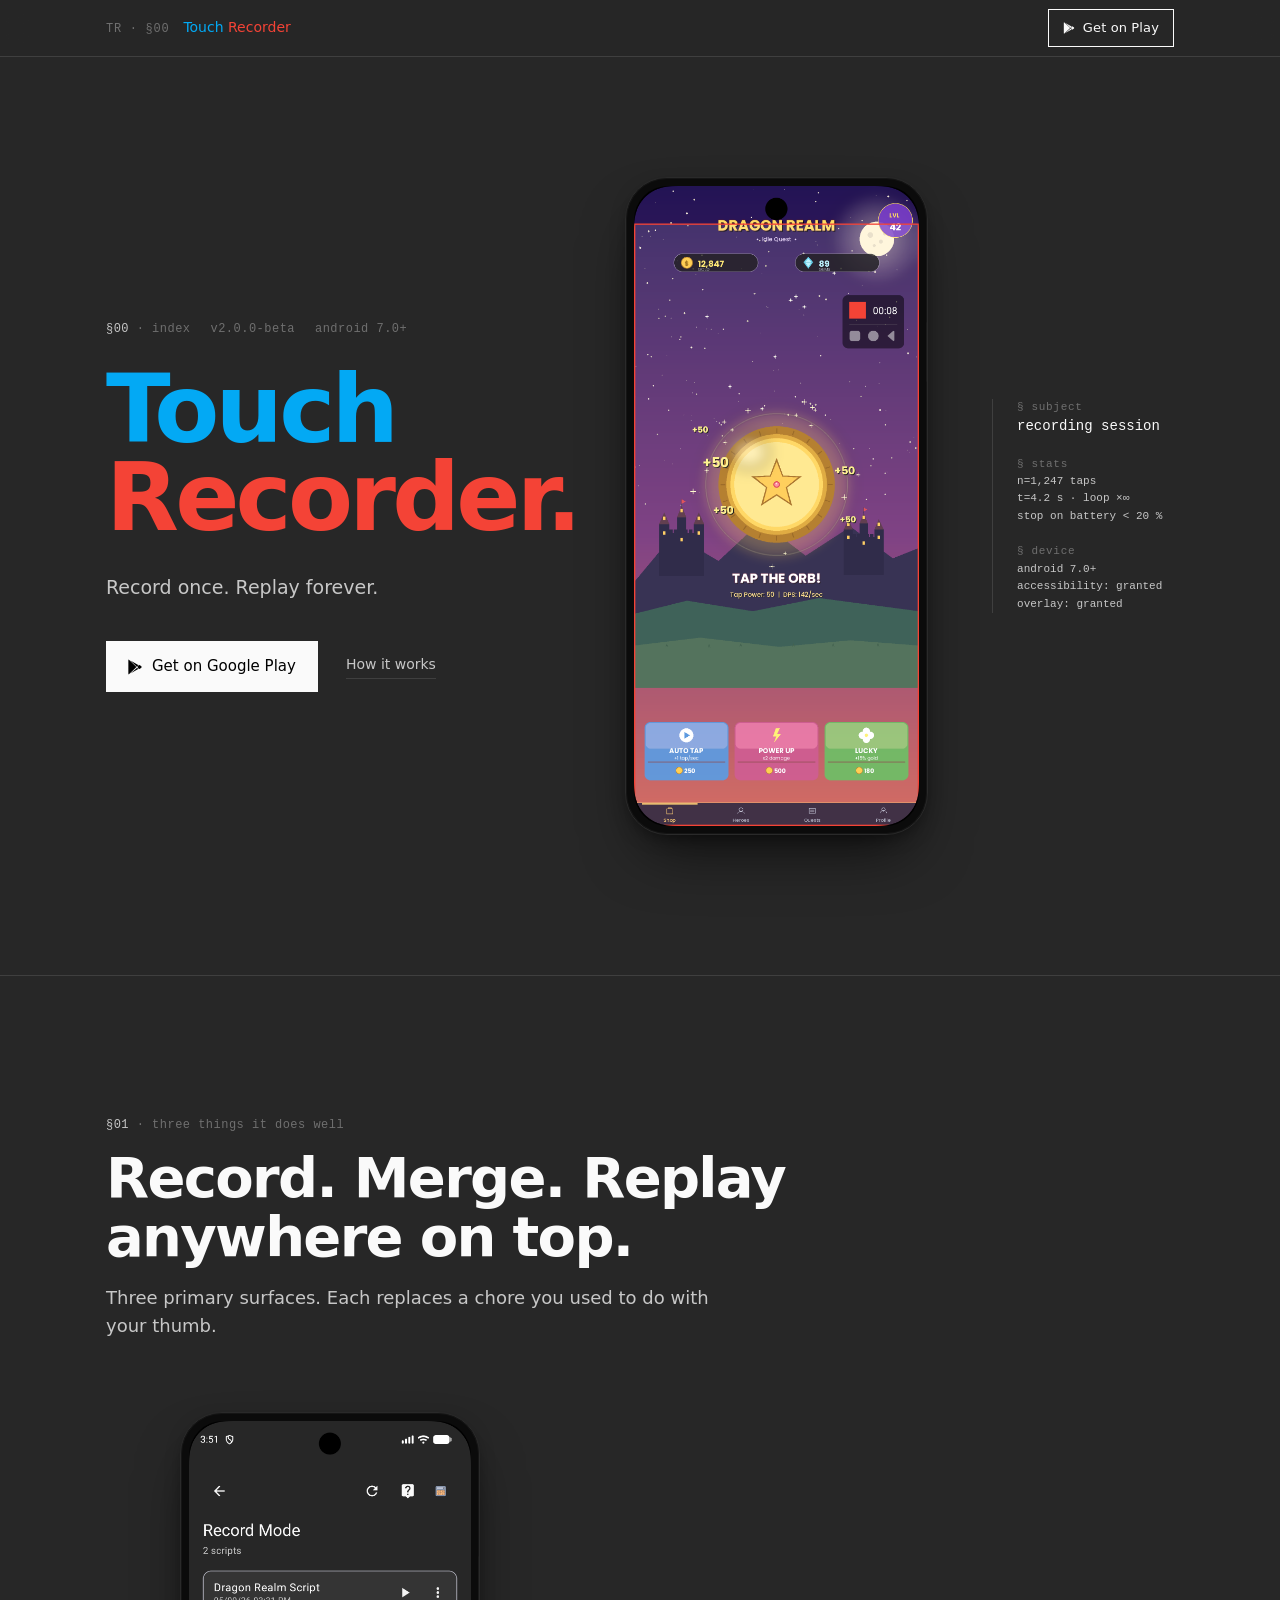
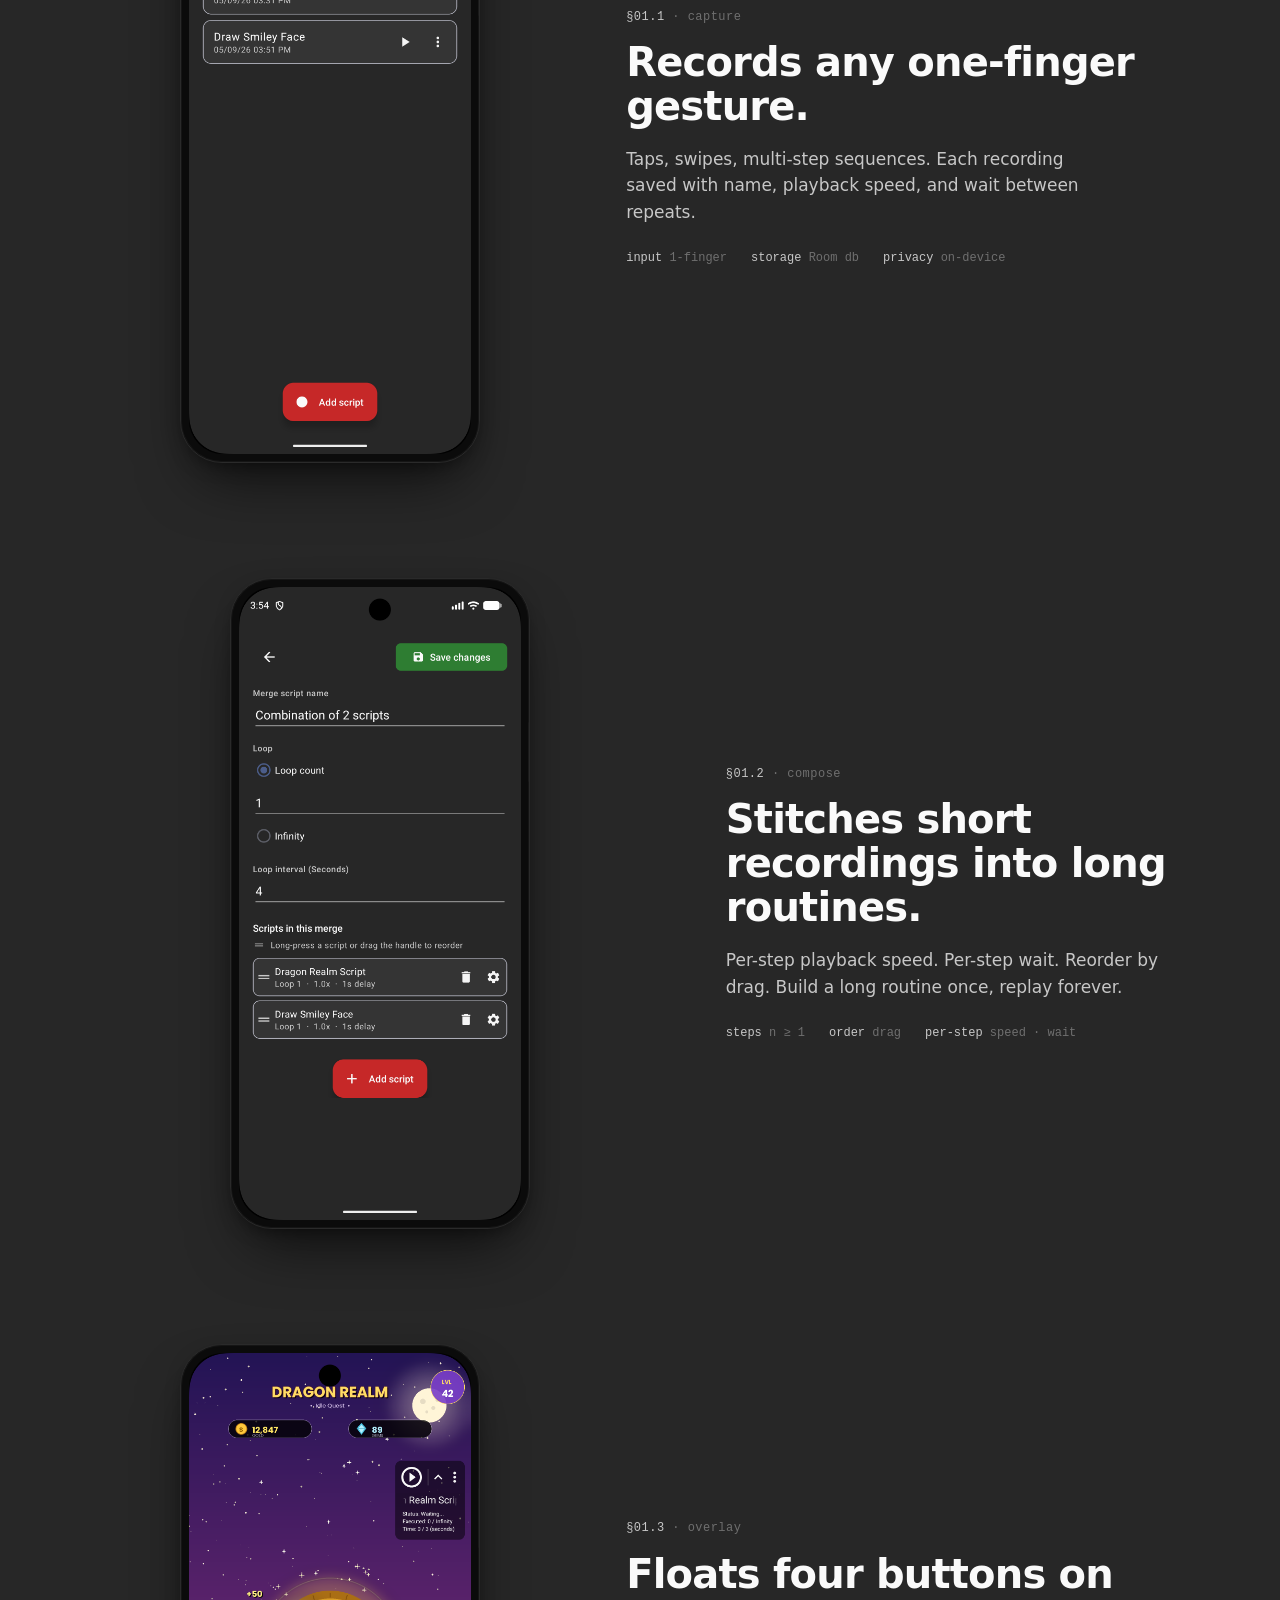
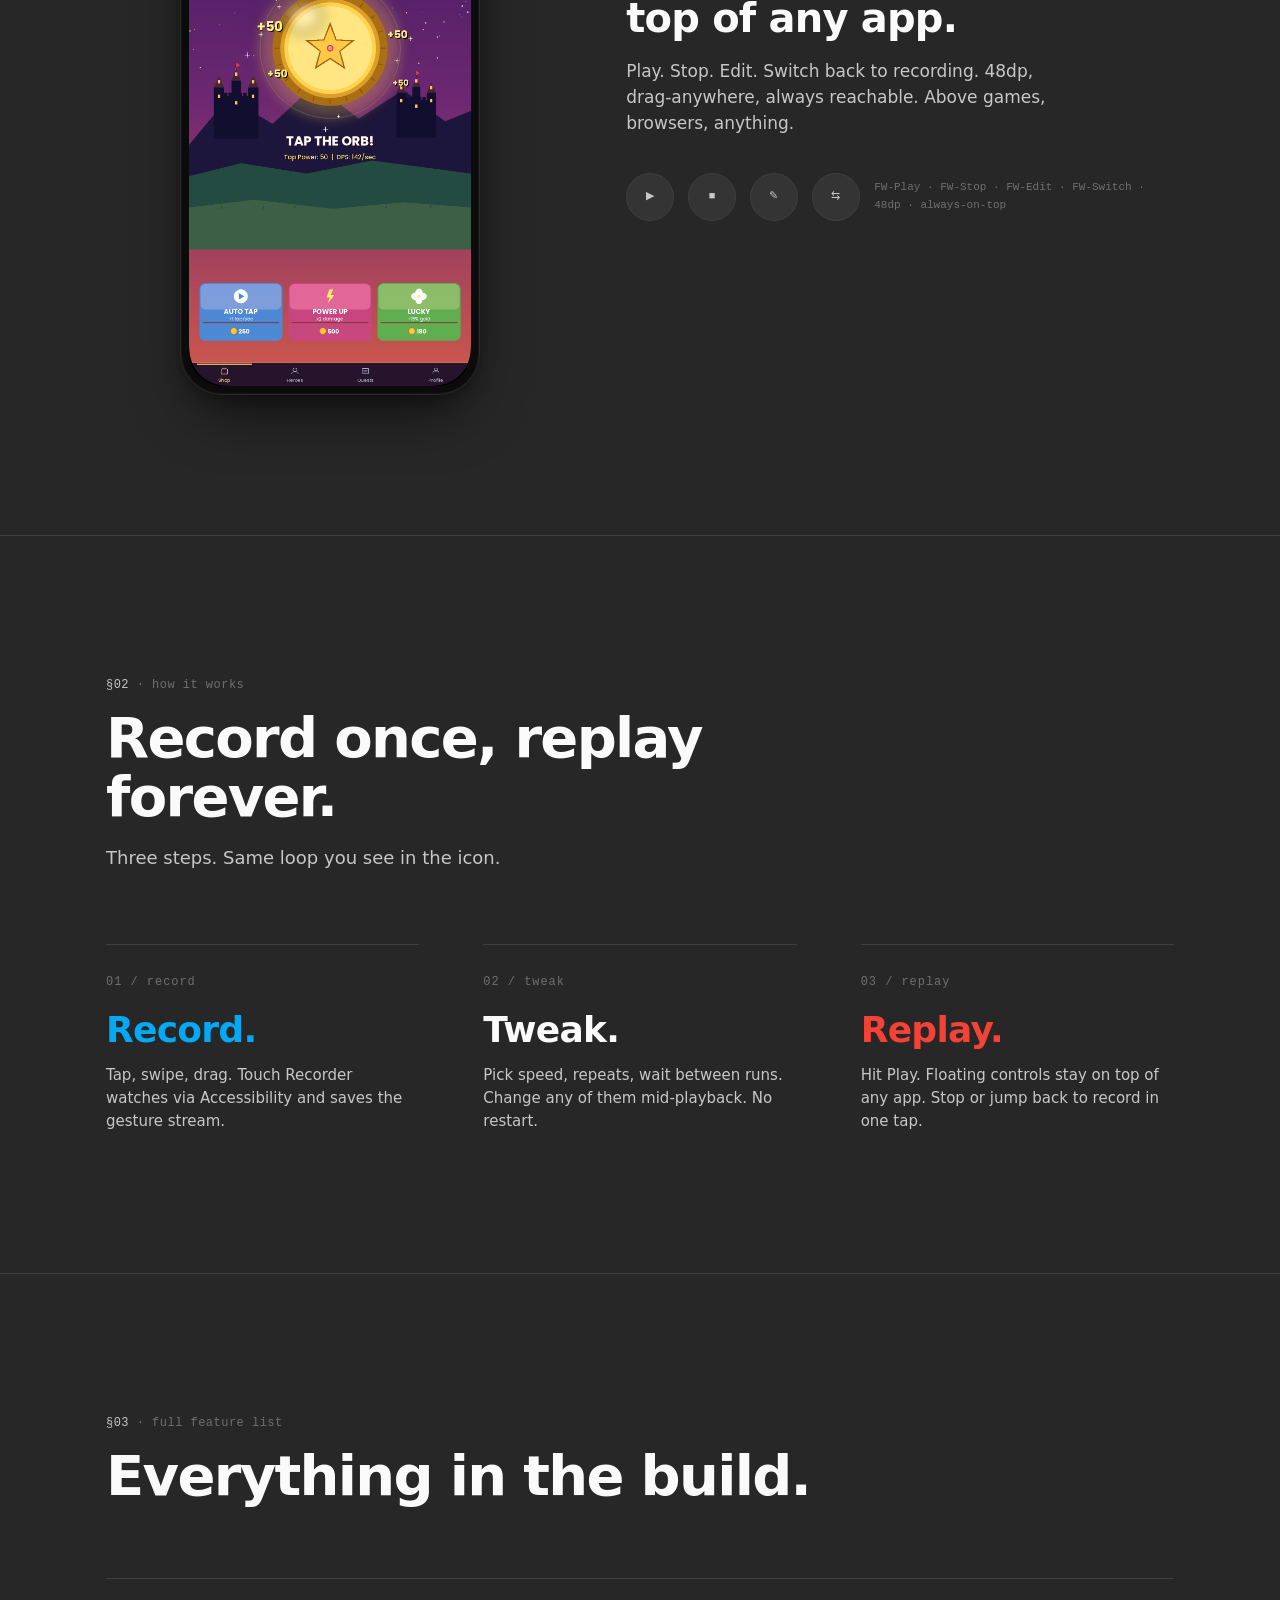
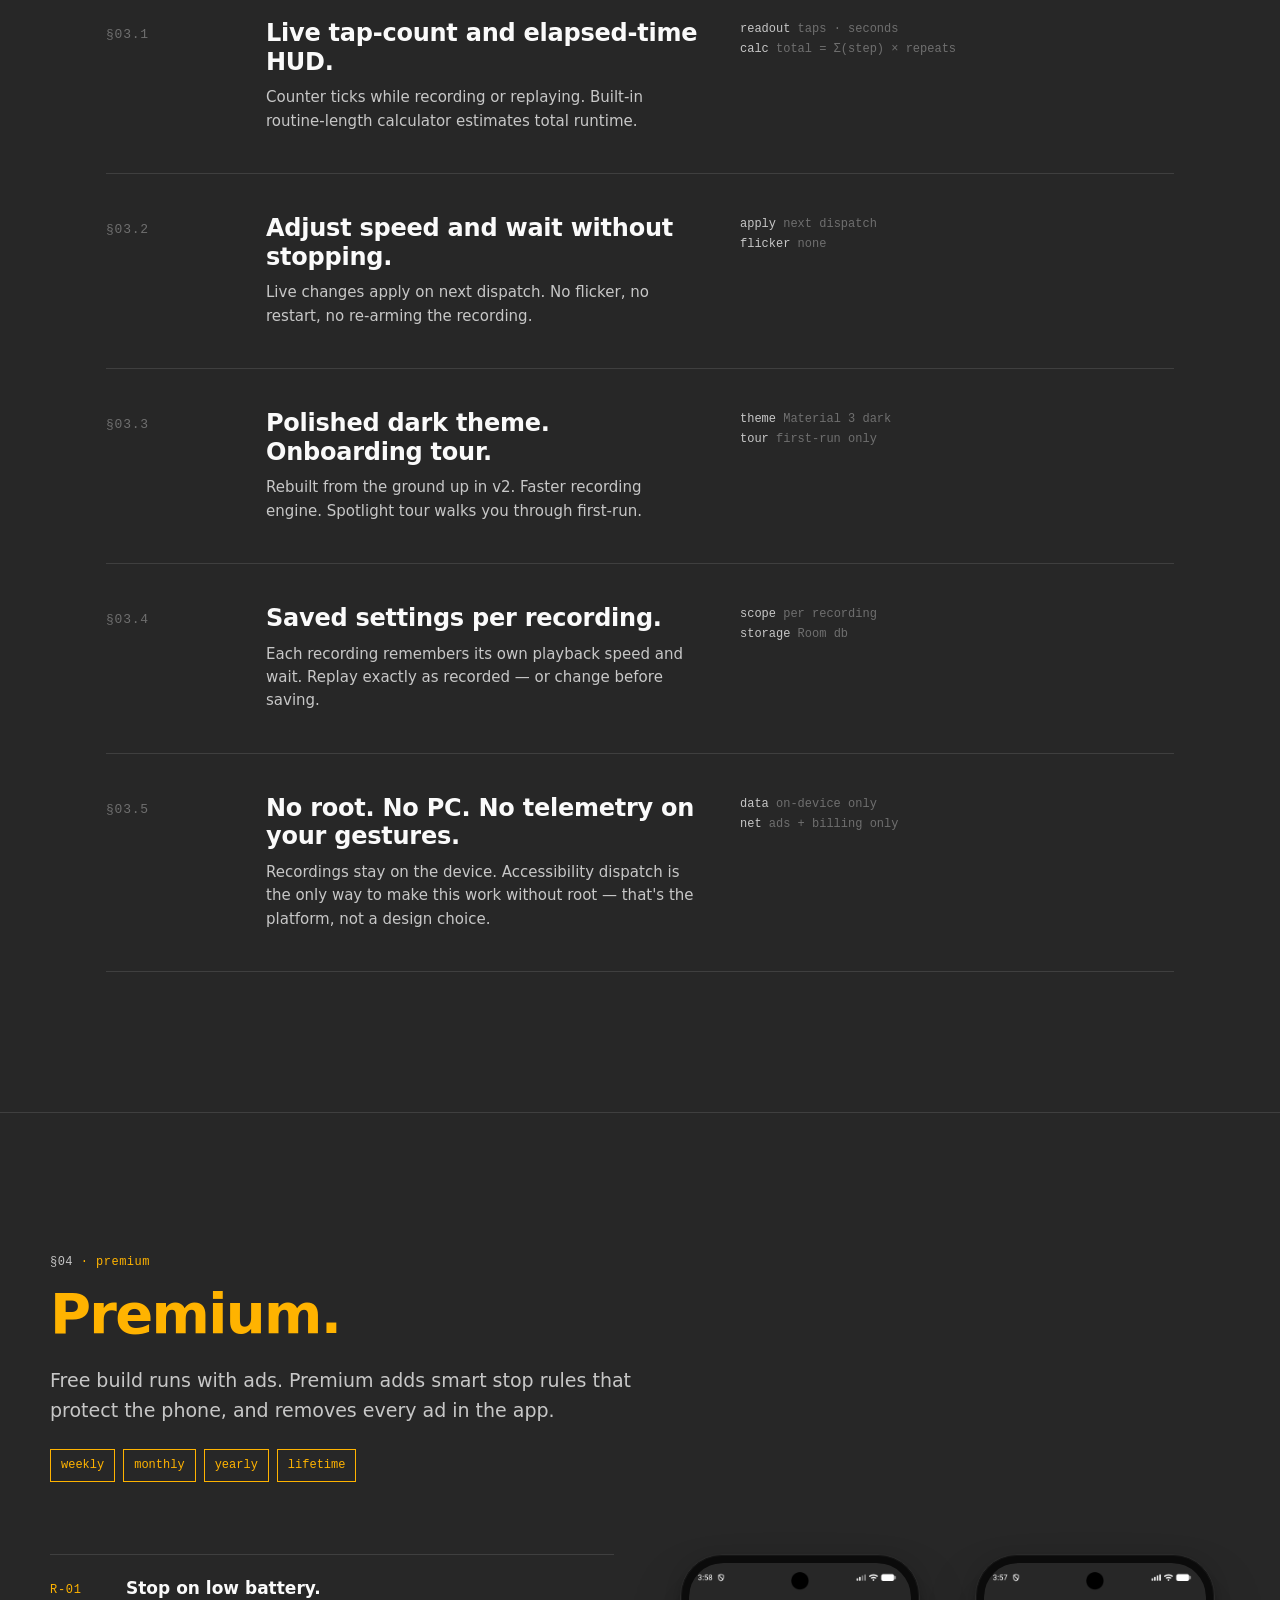
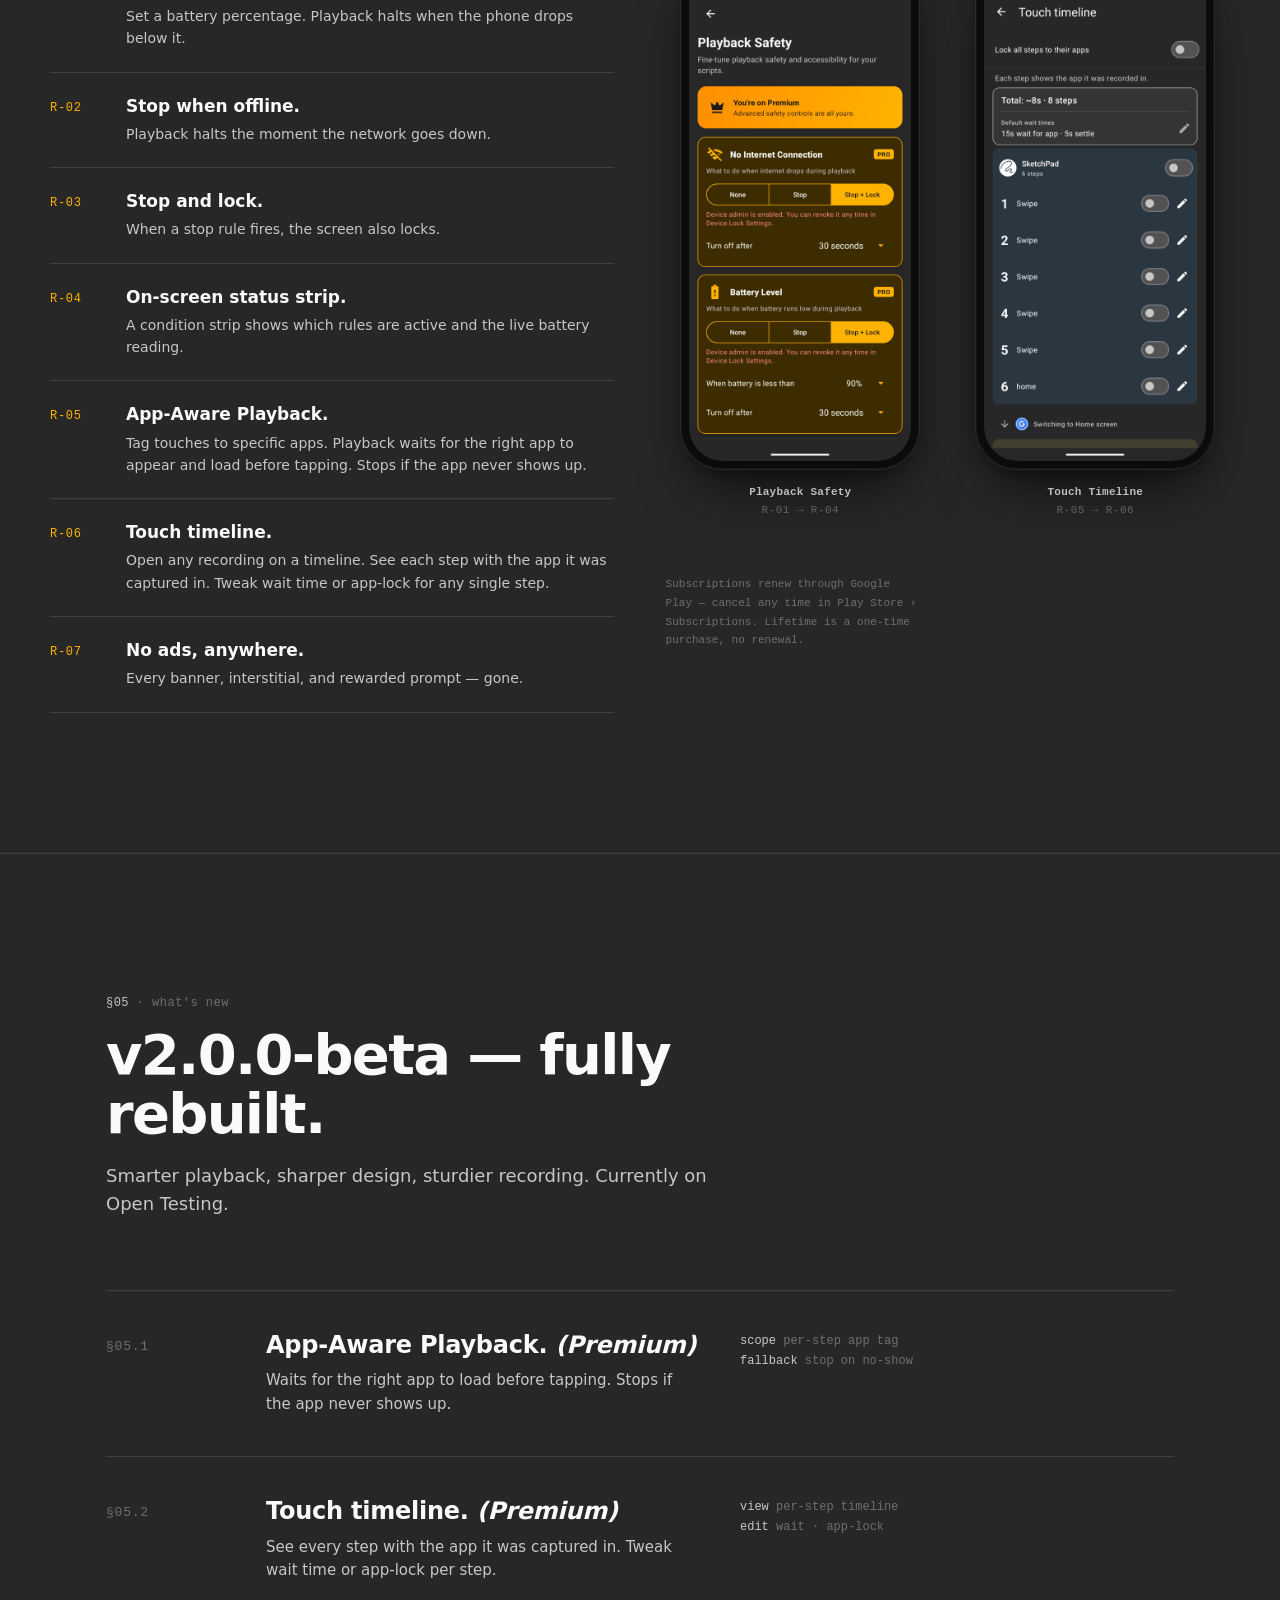
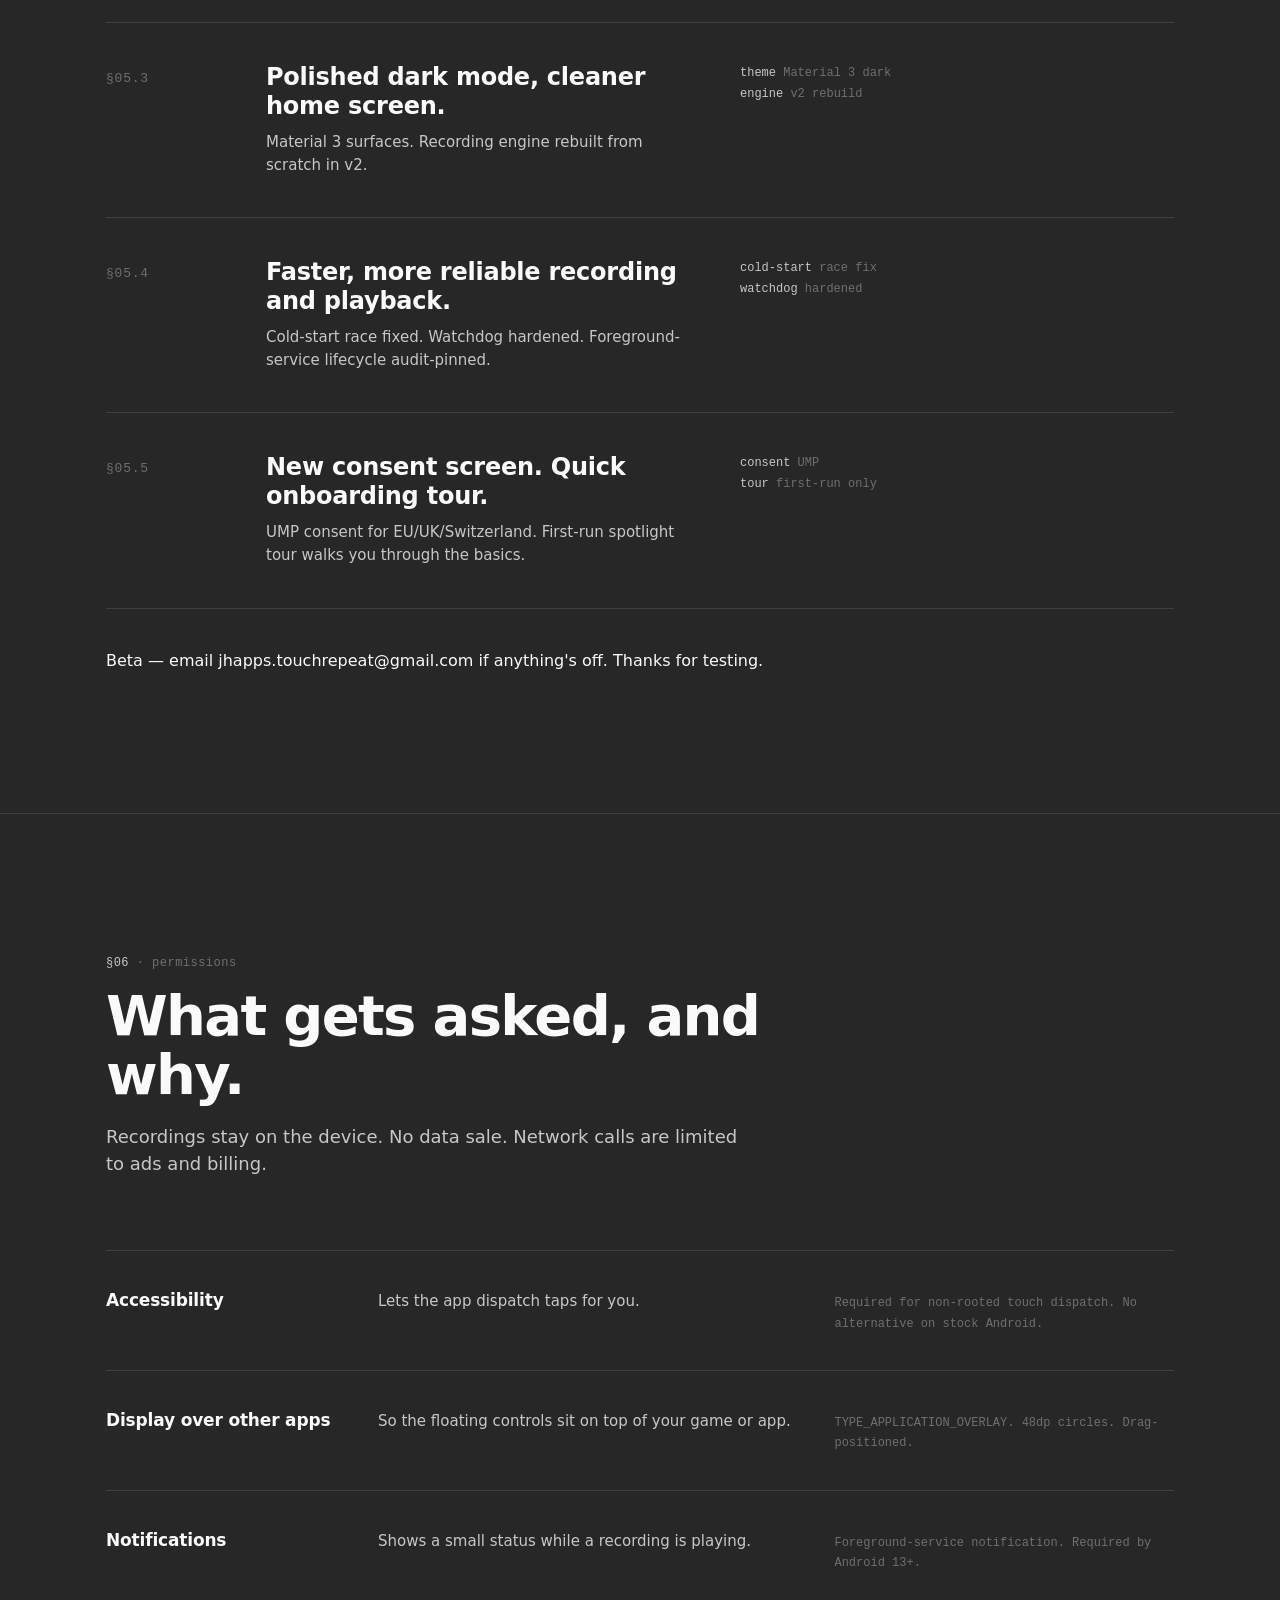
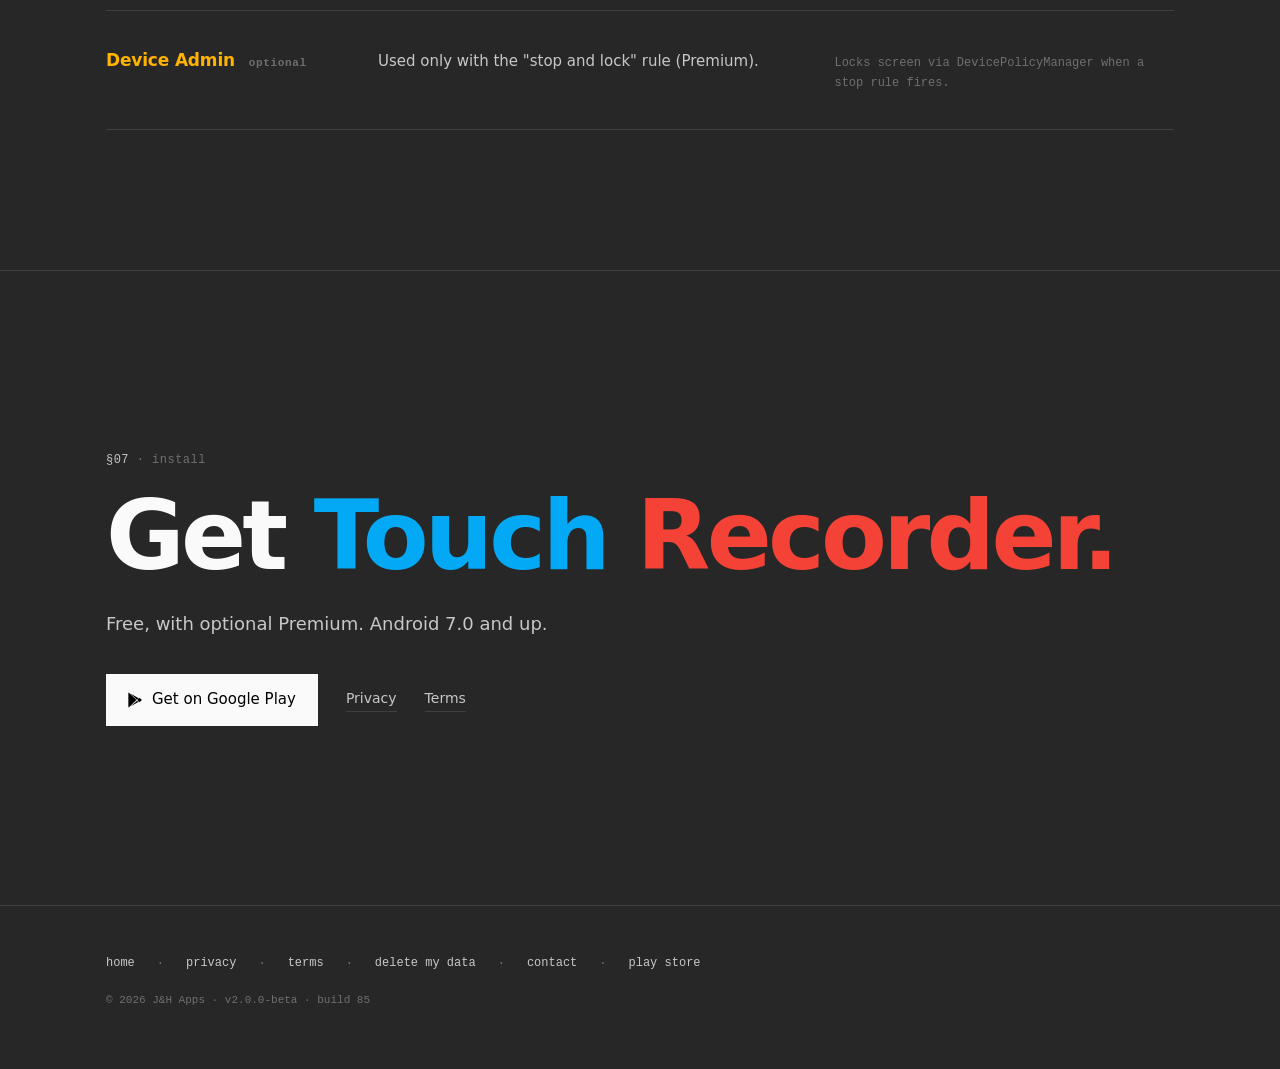
==== commit a89f6d56: "Add files via upload" ====
--- a/index.html
+++ b/index.html
@@ -10,7 +10,7 @@
 
   <title>Touch Recorder — Auto-tap &amp; Macro Recorder for Android</title>
 
-  <link rel="stylesheet" href="legal-style.css">
+  <link rel="stylesheet" href="index-style.css">
   <link rel="icon" type="image/png" sizes="512x512" href="play_store_512.png">
   <link rel="apple-touch-icon" href="play_store_512.png">
   <link rel="canonical" href="https://jhapps.github.io/touch-recorder/">
@@ -19,13 +19,19 @@
   <meta property="og:title" content="Touch Recorder — Auto-tap &amp; Macro Recorder for Android">
   <meta property="og:description" content="Record taps, swipes, gestures and replay them at any speed. No root, no computer needed.">
   <meta property="og:image" content="https://jhapps.github.io/touch-recorder/touch-recorder-banner.png">
+  <meta property="og:image:width" content="1080">
+  <meta property="og:image:height" content="1920">
+  <meta property="og:image:alt" content="Touch Recorder — Replay forever, record once. Auto-tap demo screen.">
+  <meta property="og:image:type" content="image/png">
   <meta property="og:url" content="https://jhapps.github.io/touch-recorder/">
   <meta property="og:site_name" content="Touch Recorder">
+  <meta property="og:locale" content="en_US">
 
   <meta name="twitter:card" content="summary_large_image">
   <meta name="twitter:title" content="Touch Recorder — Auto-tap &amp; Macro Recorder">
   <meta name="twitter:description" content="Record taps and replay them at any speed. No root, no computer needed.">
   <meta name="twitter:image" content="https://jhapps.github.io/touch-recorder/touch-recorder-banner.png">
+  <meta name="twitter:image:alt" content="Touch Recorder — Replay forever, record once. Auto-tap demo screen.">
 
   <script type="application/ld+json">
   {
@@ -46,444 +52,559 @@
 <a id="top"></a>
 
 <!-- ============================================================
-     App-bar (Material TopAppBar feel). Mobile shows only brand +
-     compact CTA pill; desktop reveals nav links and a wider CTA.
-     ============================================================ -->
-<header class="lp-appbar" role="banner">
-  <div class="lp-appbar-inner">
-    <a class="tr-brand" href="#top" aria-label="Touch Recorder home">
-      <img src="play_store_512.png" alt="" width="30" height="30">
-      <span><span class="tr-brand-blue">Touch</span> <span class="tr-brand-red">Recorder</span></span>
+     Appbar — minimal, mono spec mark left, single CTA right
+     ============================================================ -->
+<header class="appbar" role="banner">
+  <div class="shell appbar-row">
+    <a class="appbar-mark" href="#top" aria-label="Touch Recorder home">
+      <span>TR · §00</span>
+      <span class="name"><span class="blue">Touch</span> <span class="red">Recorder</span></span>
     </a>
-    <nav class="lp-appbar-nav" aria-label="Page sections">
-      <a href="#how">How it works</a>
-      <a href="#features">Features</a>
-      <a href="#premium">Premium</a>
-      <a href="#screens">Screens</a>
-      <a href="#permissions">Permissions</a>
-    </nav>
-    <a class="lp-appbar-cta"
+    <a class="appbar-cta"
        href="https://play.google.com/store/apps/details?id=com.jhapps.touchrepeat"
        target="_blank" rel="noopener">
       <svg xmlns="http://www.w3.org/2000/svg" viewBox="0 0 20 22" aria-hidden="true">
         <path fill="currentColor" d="M0.5 1.2v19.6c0 0.4 0.2 0.7 0.5 0.9l11.1-10.7L1 0.3C0.7 0.5 0.5 0.8 0.5 1.2zM14.6 8.2L3.4 1.7l9.7 9.3L14.6 8.2zM18.7 9.6L15.6 7.8 13.7 11l1.9 3.2 3.1-1.8C19.7 12 19.7 10 18.7 9.6zM3.4 20.3l11.2-6.5-1.5-1.8L3.4 20.3z"/>
       </svg>
-      Get it on Play
+      Get on Play
     </a>
   </div>
 </header>
 
 <!-- ============================================================
-     Hero
-     ============================================================ -->
-<section class="lp-hero">
-  <div class="lp-shell">
-    <div class="lp-hero-grid">
-      <div class="lp-hero-copy">
-        <span class="lp-hero-badge">
-          <span class="lp-dot-blue" aria-hidden="true"></span>
-          <span class="lp-dot-red" aria-hidden="true"></span>
-          Touch Recorder · 2026
-        </span>
-        <h1>
-          <span class="lp-blue">Touch</span><br>
-          <span class="lp-red">Recorder.</span>
-        </h1>
-        <p class="lp-hero-tagline">
-          Android auto-tap and macro recorder. Record your taps, swipes, and gestures —
-          replay them as many times as you want, at the speed you choose.
-        </p>
-        <ul class="lp-hero-meta">
-          <li><svg class="check" viewBox="0 0 24 24" fill="none" stroke="currentColor" stroke-width="3" stroke-linecap="round" stroke-linejoin="round" aria-hidden="true"><polyline points="20 6 9 17 4 12"/></svg>Android 7.0+</li>
-          <li><svg class="check" viewBox="0 0 24 24" fill="none" stroke="currentColor" stroke-width="3" stroke-linecap="round" stroke-linejoin="round" aria-hidden="true"><polyline points="20 6 9 17 4 12"/></svg>No root</li>
-          <li><svg class="check" viewBox="0 0 24 24" fill="none" stroke="currentColor" stroke-width="3" stroke-linecap="round" stroke-linejoin="round" aria-hidden="true"><polyline points="20 6 9 17 4 12"/></svg>No computer</li>
-        </ul>
-        <div class="lp-hero-ctas">
-          <a class="lp-cta-primary"
-             href="https://play.google.com/store/apps/details?id=com.jhapps.touchrepeat"
-             target="_blank" rel="noopener">
-            <svg xmlns="http://www.w3.org/2000/svg" width="18" height="20" viewBox="0 0 20 22" aria-hidden="true">
-              <path fill="currentColor" d="M0.5 1.2v19.6c0 0.4 0.2 0.7 0.5 0.9l11.1-10.7L1 0.3C0.7 0.5 0.5 0.8 0.5 1.2zM14.6 8.2L3.4 1.7l9.7 9.3L14.6 8.2zM18.7 9.6L15.6 7.8 13.7 11l1.9 3.2 3.1-1.8C19.7 12 19.7 10 18.7 9.6zM3.4 20.3l11.2-6.5-1.5-1.8L3.4 20.3z"/>
-            </svg>
-            <span>Get it on Google Play</span>
-          </a>
-          <a class="lp-cta-secondary" href="#how">How it works &rsaquo;</a>
-        </div>
-      </div>
-
-      <div class="lp-hero-art" aria-hidden="true">
-        <img src="play_store_512.png"
+     §00 Hero — wordmark + Pixel-bezel screenshot + spec sheet
+     ============================================================ -->
+<section class="hero">
+  <div class="shell hero-grid">
+
+    <div class="hero-copy fade-up">
+      <div class="spec hero-spec-top">
+        <span><strong>§00</strong> · index</span>
+        <span>v2.0.0-beta</span>
+        <span>android 7.0+</span>
+      </div>
+      <h1 class="wordmark">
+        <span class="blue">Touch</span>
+        <span class="red">Recorder</span>
+      </h1>
+      <p class="hero-tagline">
+        Record once. Replay forever.
+      </p>
+      <div class="hero-ctas">
+        <a class="cta-primary"
+           href="https://play.google.com/store/apps/details?id=com.jhapps.touchrepeat"
+           target="_blank" rel="noopener">
+          <svg xmlns="http://www.w3.org/2000/svg" viewBox="0 0 20 22" aria-hidden="true">
+            <path fill="currentColor" d="M0.5 1.2v19.6c0 0.4 0.2 0.7 0.5 0.9l11.1-10.7L1 0.3C0.7 0.5 0.5 0.8 0.5 1.2zM14.6 8.2L3.4 1.7l9.7 9.3L14.6 8.2zM18.7 9.6L15.6 7.8 13.7 11l1.9 3.2 3.1-1.8C19.7 12 19.7 10 18.7 9.6zM3.4 20.3l11.2-6.5-1.5-1.8L3.4 20.3z"/>
+          </svg>
+          Get on Google Play
+        </a>
+        <a class="cta-link" href="#how">How it works</a>
+      </div>
+    </div>
+
+    <div class="hero-art fade-up pulse-once">
+      <div class="phone" role="img" aria-label="Touch Recorder Record Mode screen">
+        <img src="raw-record.png"
              alt=""
-             class="lp-hero-art-img"
-             width="512"
-             height="512"
              loading="eager"
              decoding="async">
       </div>
     </div>
-  </div>
-</section>
-
-<!-- ============================================================
-     Screen strip — horizontal snap-scroll on mobile, 4-col grid on desktop
-     ============================================================ -->
-<section class="lp-section" id="screens">
-  <div class="lp-shell">
-    <div class="lp-section-head">
-      <div class="lp-brand-bar" aria-hidden="true"></div>
-      <span class="lp-eyebrow">Screens</span>
-      <h2>A look inside the app</h2>
-      <p class="lp-section-sub">Swipe through the recorder, the floating controls, and Premium.</p>
+
+    <aside class="hero-spec-side fade-up" aria-hidden="true">
+      <div>
+        <div class="label">§ subject</div>
+        <div class="value">recording session</div>
+      </div>
+      <div>
+        <div class="label">§ stats</div>
+        <div class="meta">
+          n=1,247 taps<br>
+          t=4.2 s · loop ×∞<br>
+          stop on battery &lt; 20 %
+        </div>
+      </div>
+      <div>
+        <div class="label">§ device</div>
+        <div class="meta">
+          android 7.0+<br>
+          accessibility: granted<br>
+          overlay: granted
+        </div>
+      </div>
+    </aside>
+
+  </div>
+</section>
+
+<!-- ============================================================
+     §01 Three feature posters — single big subject each
+     ============================================================ -->
+<section class="section" id="features-poster">
+  <div class="shell">
+    <header class="section-head fade-up">
+      <span class="spec"><strong>§01</strong> · three things it does well</span>
+      <h2>Record. Merge. Replay anywhere on top.</h2>
+      <p class="lede">
+        Three primary surfaces. Each replaces a chore you used to do with your thumb.
+      </p>
+    </header>
+
+    <div class="posters">
+
+      <article class="poster fade-up">
+        <div class="poster-art">
+          <div class="phone" role="img" aria-label="Recording-list screen: saved macros with names and replay settings">
+            <img src="raw-list.png" alt="" loading="lazy" decoding="async">
+          </div>
+        </div>
+        <div class="poster-copy">
+          <span class="spec"><strong>§01.1</strong> · capture</span>
+          <h3>Records any one-finger gesture.</h3>
+          <p>
+            Taps, swipes, multi-step sequences. Each recording saved
+            with name, playback speed, and wait between repeats.
+          </p>
+          <div class="poster-meta">
+            <span><b>input</b> 1-finger</span>
+            <span><b>storage</b> Room db</span>
+            <span><b>privacy</b> on-device</span>
+          </div>
+        </div>
+      </article>
+
+      <article class="poster flip fade-up">
+        <div class="poster-art">
+          <div class="phone" role="img" aria-label="Merge-script screen: stitching multiple recordings into one routine">
+            <img src="raw-merge.png" alt="" loading="lazy" decoding="async">
+          </div>
+        </div>
+        <div class="poster-copy">
+          <span class="spec"><strong>§01.2</strong> · compose</span>
+          <h3>Stitches short recordings into long routines.</h3>
+          <p>
+            Per-step playback speed. Per-step wait. Reorder by drag.
+            Build a long routine once, replay forever.
+          </p>
+          <div class="poster-meta">
+            <span><b>steps</b> n ≥ 1</span>
+            <span><b>order</b> drag</span>
+            <span><b>per-step</b> speed · wait</span>
+          </div>
+        </div>
+      </article>
+
+      <article class="poster fade-up">
+        <div class="poster-art">
+          <div class="phone" role="img" aria-label="Floating control buttons sitting on top of another app">
+            <img src="raw-overlay.png" alt="" loading="lazy" decoding="async">
+          </div>
+        </div>
+        <div class="poster-copy">
+          <span class="spec"><strong>§01.3</strong> · overlay</span>
+          <h3>Floats four buttons on top of any app.</h3>
+          <p>
+            Play. Stop. Edit. Switch back to recording. 48dp,
+            drag-anywhere, always reachable. Above games, browsers,
+            anything.
+          </p>
+          <div class="fw-strip" aria-hidden="true">
+            <span class="fw-circle">▶</span>
+            <span class="fw-circle">■</span>
+            <span class="fw-circle">✎</span>
+            <span class="fw-circle">⇆</span>
+            <span class="label">FW-Play · FW-Stop · FW-Edit · FW-Switch · 48dp · always-on-top</span>
+          </div>
+        </div>
+      </article>
+
     </div>
-    <div class="lp-shots">
-      <figure class="lp-shot"><img src="touch-recorder-showcase-1.png" alt="Touch Recorder home screen" loading="lazy" decoding="async"></figure>
-      <figure class="lp-shot"><img src="touch-recorder-showcase-2.png" alt="Recording list with saved macros" loading="lazy" decoding="async"></figure>
-      <figure class="lp-shot"><img src="touch-recorder-showcase-3.png" alt="Recording controls and live stats" loading="lazy" decoding="async"></figure>
-      <figure class="lp-shot"><img src="touch-recorder-showcase-4.png" alt="Playback speed and repeat settings" loading="lazy" decoding="async"></figure>
-      <figure class="lp-shot"><img src="touch-recorder-showcase-5.png" alt="Merge recordings into one routine" loading="lazy" decoding="async"></figure>
-      <figure class="lp-shot"><img src="touch-recorder-showcase-6.png" alt="Premium subscription tier with smart stop rules" loading="lazy" decoding="async"></figure>
-      <figure class="lp-shot"><img src="touch-recorder-showcase-7.png" alt="Floating control buttons over another app" loading="lazy" decoding="async"></figure>
+  </div>
+</section>
+
+<!-- ============================================================
+     §02 How it works — three steps, asymmetric
+     ============================================================ -->
+<section class="section" id="how">
+  <div class="shell">
+    <header class="section-head fade-up">
+      <span class="spec"><strong>§02</strong> · how it works</span>
+      <h2>Record once, replay forever.</h2>
+      <p class="lede">Three steps. Same loop you see in the icon.</p>
+    </header>
+
+    <ol class="steps">
+      <li class="step fade-up">
+        <div class="num">01 / record</div>
+        <h3><span class="accent-blue">Record.</span></h3>
+        <p>Tap, swipe, drag. Touch Recorder watches via Accessibility and saves the gesture stream.</p>
+      </li>
+      <li class="step fade-up">
+        <div class="num">02 / tweak</div>
+        <h3>Tweak.</h3>
+        <p>Pick speed, repeats, wait between runs. Change any of them mid-playback. No restart.</p>
+      </li>
+      <li class="step fade-up">
+        <div class="num">03 / replay</div>
+        <h3><span class="accent-red">Replay.</span></h3>
+        <p>Hit Play. Floating controls stay on top of any app. Stop or jump back to record in one tap.</p>
+      </li>
+    </ol>
+  </div>
+</section>
+
+<!-- ============================================================
+     §03 Full feature list — typographic, no icons, no chevrons
+     ============================================================ -->
+<section class="section" id="features">
+  <div class="shell">
+    <header class="section-head fade-up">
+      <span class="spec"><strong>§03</strong> · full feature list</span>
+      <h2>Everything in the build.</h2>
+    </header>
+
+    <ol class="feat-list">
+
+      <li class="feat fade-up">
+        <span class="feat-num">§03.1</span>
+        <div>
+          <h3>Live tap-count and elapsed-time HUD.</h3>
+          <p>Counter ticks while recording or replaying. Built-in routine-length calculator estimates total runtime.</p>
+        </div>
+        <aside class="feat-aside">
+          <b>readout</b> taps · seconds<br>
+          <b>calc</b> total = Σ(step) × repeats
+        </aside>
+      </li>
+
+      <li class="feat fade-up">
+        <span class="feat-num">§03.2</span>
+        <div>
+          <h3>Adjust speed and wait without stopping.</h3>
+          <p>Live changes apply on next dispatch. No flicker, no restart, no re-arming the recording.</p>
+        </div>
+        <aside class="feat-aside">
+          <b>apply</b> next dispatch<br>
+          <b>flicker</b> none
+        </aside>
+      </li>
+
+      <li class="feat fade-up">
+        <span class="feat-num">§03.3</span>
+        <div>
+          <h3>Polished dark theme. Onboarding tour.</h3>
+          <p>Rebuilt from the ground up in v2. Faster recording engine. Spotlight tour walks you through first-run.</p>
+        </div>
+        <aside class="feat-aside">
+          <b>theme</b> Material 3 dark<br>
+          <b>tour</b> first-run only
+        </aside>
+      </li>
+
+      <li class="feat fade-up">
+        <span class="feat-num">§03.4</span>
+        <div>
+          <h3>Saved settings per recording.</h3>
+          <p>Each recording remembers its own playback speed and wait. Replay exactly as recorded — or change before saving.</p>
+        </div>
+        <aside class="feat-aside">
+          <b>scope</b> per recording<br>
+          <b>storage</b> Room db
+        </aside>
+      </li>
+
+      <li class="feat fade-up">
+        <span class="feat-num">§03.5</span>
+        <div>
+          <h3>No root. No PC. No telemetry on your gestures.</h3>
+          <p>Recordings stay on the device. Accessibility dispatch is the only way to make this work without root — that's the platform, not a design choice.</p>
+        </div>
+        <aside class="feat-aside">
+          <b>data</b> on-device only<br>
+          <b>net</b> ads + billing only
+        </aside>
+      </li>
+
+    </ol>
+  </div>
+</section>
+
+<!-- ============================================================
+     §04 Premium — gold lives only here
+     ============================================================ -->
+<section class="premium" id="premium">
+  <div class="shell premium-inner">
+    <header class="section-head premium-head fade-up">
+      <span class="spec"><strong>§04</strong> · premium</span>
+      <h2 class="premium-mark">Premium</h2>
+      <p class="premium-lede">
+        Free build runs with ads. Premium adds smart stop rules
+        that protect the phone, and removes every ad in the app.
+      </p>
+      <div class="premium-tiers" aria-label="Premium plans">
+        <span>weekly</span>
+        <span>monthly</span>
+        <span>yearly</span>
+        <span>lifetime</span>
+      </div>
+    </header>
+
+    <div class="premium-grid">
+
+      <ol class="premium-rules fade-up">
+        <li class="premium-rule">
+          <span class="rid">R-01</span>
+          <div>
+            <h4>Stop on low battery.</h4>
+            <p>Set a battery percentage. Playback halts when the phone drops below it.</p>
+          </div>
+        </li>
+        <li class="premium-rule">
+          <span class="rid">R-02</span>
+          <div>
+            <h4>Stop when offline.</h4>
+            <p>Playback halts the moment the network goes down.</p>
+          </div>
+        </li>
+        <li class="premium-rule">
+          <span class="rid">R-03</span>
+          <div>
+            <h4>Stop and lock.</h4>
+            <p>When a stop rule fires, the screen also locks.</p>
+          </div>
+        </li>
+        <li class="premium-rule">
+          <span class="rid">R-04</span>
+          <div>
+            <h4>On-screen status strip.</h4>
+            <p>A condition strip shows which rules are active and the live battery reading.</p>
+          </div>
+        </li>
+        <li class="premium-rule">
+          <span class="rid">R-05</span>
+          <div>
+            <h4>App-Aware Playback.</h4>
+            <p>Tag touches to specific apps. Playback waits for the right app to appear and load before tapping. Stops if the app never shows up.</p>
+          </div>
+        </li>
+        <li class="premium-rule">
+          <span class="rid">R-06</span>
+          <div>
+            <h4>Touch timeline.</h4>
+            <p>Open any recording on a timeline. See each step with the app it was captured in. Tweak wait time or app-lock for any single step.</p>
+          </div>
+        </li>
+        <li class="premium-rule">
+          <span class="rid">R-07</span>
+          <div>
+            <h4>No ads, anywhere.</h4>
+            <p>Every banner, interstitial, and rewarded prompt — gone.</p>
+          </div>
+        </li>
+      </ol>
+
+      <div class="fade-up premium-art">
+
+        <div class="premium-figures">
+          <figure class="premium-figure">
+            <div class="phone" role="img" aria-label="Playback Safety screen — stop on offline or low battery, optional screen lock">
+              <img src="raw-premium.png" alt="" loading="lazy" decoding="async">
+            </div>
+            <figcaption><b>Playback Safety</b><br><span>R-01 → R-04</span></figcaption>
+          </figure>
+
+          <figure class="premium-figure">
+            <div class="phone" role="img" aria-label="Touch Timeline screen — per-step app lock and wait tuning">
+              <img src="raw-timeline.png" alt="" loading="lazy" decoding="async">
+            </div>
+            <figcaption><b>Touch Timeline</b><br><span>R-05 → R-06</span></figcaption>
+          </figure>
+        </div>
+
+        <p class="premium-note">
+          Subscriptions renew through Google Play —
+          cancel any time in Play Store › Subscriptions.
+          Lifetime is a one-time purchase, no renewal.
+        </p>
+      </div>
+
     </div>
-    <p class="lp-shots-hint" aria-hidden="true">SWIPE</p>
-  </div>
-</section>
-
-<!-- ============================================================
-     How it works — 3 steps. Stacked w/ giant numerals on mobile,
-     3-col w/ arrows on desktop.
-     ============================================================ -->
-<section class="lp-section lp-alt" id="how">
-  <div class="lp-shell">
-    <div class="lp-section-head">
-      <div class="lp-brand-bar" aria-hidden="true"></div>
-      <span class="lp-eyebrow">How it works</span>
-      <h2>Record once, replay forever</h2>
-      <p class="lp-section-sub">Three steps. The same loop you see in the icon — record, tweak, replay.</p>
+  </div>
+</section>
+
+<!-- ============================================================
+     §05 Changelog — v2.0.0-beta what's new
+     ============================================================ -->
+<section class="section" id="changelog">
+  <div class="shell">
+    <header class="section-head fade-up">
+      <span class="spec"><strong>§05</strong> · what's new</span>
+      <h2>v2.0.0-beta — fully rebuilt.</h2>
+      <p class="lede">
+        Smarter playback, sharper design, sturdier recording. Currently on Open Testing.
+      </p>
+    </header>
+
+    <ol class="feat-list">
+
+      <li class="feat fade-up">
+        <span class="feat-num">§05.1</span>
+        <div>
+          <h3>App-Aware Playback. <em>(Premium)</em></h3>
+          <p>Waits for the right app to load before tapping. Stops if the app never shows up.</p>
+        </div>
+        <aside class="feat-aside">
+          <b>scope</b> per-step app tag<br>
+          <b>fallback</b> stop on no-show
+        </aside>
+      </li>
+
+      <li class="feat fade-up">
+        <span class="feat-num">§05.2</span>
+        <div>
+          <h3>Touch timeline. <em>(Premium)</em></h3>
+          <p>See every step with the app it was captured in. Tweak wait time or app-lock per step.</p>
+        </div>
+        <aside class="feat-aside">
+          <b>view</b> per-step timeline<br>
+          <b>edit</b> wait · app-lock
+        </aside>
+      </li>
+
+      <li class="feat fade-up">
+        <span class="feat-num">§05.3</span>
+        <div>
+          <h3>Polished dark mode, cleaner home screen.</h3>
+          <p>Material 3 surfaces. Recording engine rebuilt from scratch in v2.</p>
+        </div>
+        <aside class="feat-aside">
+          <b>theme</b> Material 3 dark<br>
+          <b>engine</b> v2 rebuild
+        </aside>
+      </li>
+
+      <li class="feat fade-up">
+        <span class="feat-num">§05.4</span>
+        <div>
+          <h3>Faster, more reliable recording and playback.</h3>
+          <p>Cold-start race fixed. Watchdog hardened. Foreground-service lifecycle audit-pinned.</p>
+        </div>
+        <aside class="feat-aside">
+          <b>cold-start</b> race fix<br>
+          <b>watchdog</b> hardened
+        </aside>
+      </li>
+
+      <li class="feat fade-up">
+        <span class="feat-num">§05.5</span>
+        <div>
+          <h3>New consent screen. Quick onboarding tour.</h3>
+          <p>UMP consent for EU/UK/Switzerland. First-run spotlight tour walks you through the basics.</p>
+        </div>
+        <aside class="feat-aside">
+          <b>consent</b> UMP<br>
+          <b>tour</b> first-run only
+        </aside>
+      </li>
+
+    </ol>
+
+    <p class="lede" style="margin-top: clamp(28px, 4vw, 40px);">
+      Beta — email <a href="mailto:jhapps.touchrepeat@gmail.com">jhapps.touchrepeat@gmail.com</a> if anything's off. Thanks for testing.
+    </p>
+  </div>
+</section>
+
+<!-- ============================================================
+     §06 Permissions — plain bordered table, no icons
+     ============================================================ -->
+<section class="section" id="permissions">
+  <div class="shell">
+    <header class="section-head fade-up">
+      <span class="spec"><strong>§06</strong> · permissions</span>
+      <h2>What gets asked, and why.</h2>
+      <p class="lede">Recordings stay on the device. No data sale. Network calls are limited to ads and billing.</p>
+    </header>
+
+    <ul class="perms">
+      <li class="perm fade-up">
+        <span class="perm-name">Accessibility</span>
+        <span class="perm-desc">Lets the app dispatch taps for you.</span>
+        <span class="perm-why">Required for non-rooted touch dispatch. No alternative on stock Android.</span>
+      </li>
+      <li class="perm fade-up">
+        <span class="perm-name">Display over other apps</span>
+        <span class="perm-desc">So the floating controls sit on top of your game or app.</span>
+        <span class="perm-why">TYPE_APPLICATION_OVERLAY. 48dp circles. Drag-positioned.</span>
+      </li>
+      <li class="perm fade-up">
+        <span class="perm-name">Notifications</span>
+        <span class="perm-desc">Shows a small status while a recording is playing.</span>
+        <span class="perm-why">Foreground-service notification. Required by Android 13+.</span>
+      </li>
+      <li class="perm gold fade-up">
+        <span class="perm-name">Device Admin <em>optional</em></span>
+        <span class="perm-desc">Used only with the "stop and lock" rule (Premium).</span>
+        <span class="perm-why">Locks screen via DevicePolicyManager when a stop rule fires.</span>
+      </li>
+    </ul>
+  </div>
+</section>
+
+<!-- ============================================================
+     §07 Final CTA
+     ============================================================ -->
+<section class="final" id="install">
+  <div class="shell">
+    <span class="spec fade-up"><strong>§07</strong> · install</span>
+    <h2 class="final-mark fade-up">
+      Get <span class="blue">Touch</span> <span class="red">Recorder</span>
+    </h2>
+    <p class="final-lede fade-up">
+      Free, with optional Premium. Android 7.0 and up.
+    </p>
+    <div class="final-cta-row fade-up">
+      <a class="cta-primary"
+         href="https://play.google.com/store/apps/details?id=com.jhapps.touchrepeat"
+         target="_blank" rel="noopener">
+        <svg xmlns="http://www.w3.org/2000/svg" viewBox="0 0 20 22" aria-hidden="true">
+          <path fill="currentColor" d="M0.5 1.2v19.6c0 0.4 0.2 0.7 0.5 0.9l11.1-10.7L1 0.3C0.7 0.5 0.5 0.8 0.5 1.2zM14.6 8.2L3.4 1.7l9.7 9.3L14.6 8.2zM18.7 9.6L15.6 7.8 13.7 11l1.9 3.2 3.1-1.8C19.7 12 19.7 10 18.7 9.6zM3.4 20.3l11.2-6.5-1.5-1.8L3.4 20.3z"/>
+        </svg>
+        Get on Google Play
+      </a>
+      <a class="cta-link" href="privacy.html">Privacy</a>
+      <a class="cta-link" href="terms.html">Terms</a>
     </div>
-    <ol class="lp-steps">
-      <li class="lp-step is-blue">
-        <span class="lp-step-num">01</span>
-        <div>
-          <h3>Record</h3>
-          <p>Tap, swipe, drag — anything you can do with one finger. Touch Recorder watches and remembers.</p>
-        </div>
-      </li>
-      <li class="lp-step-arrow" aria-hidden="true">
-        <svg width="22" height="22" viewBox="0 0 24 24" fill="none" stroke="currentColor" stroke-width="2" stroke-linecap="round" stroke-linejoin="round"><path d="M5 12h14M13 5l7 7-7 7"/></svg>
-      </li>
-      <li class="lp-step is-mixed">
-        <span class="lp-step-num">02</span>
-        <div>
-          <h3>Tweak</h3>
-          <p>Pick playback speed, repeats, and the wait time between runs. Change any of them mid-playback.</p>
-        </div>
-      </li>
-      <li class="lp-step-arrow" aria-hidden="true">
-        <svg width="22" height="22" viewBox="0 0 24 24" fill="none" stroke="currentColor" stroke-width="2" stroke-linecap="round" stroke-linejoin="round"><path d="M5 12h14M13 5l7 7-7 7"/></svg>
-      </li>
-      <li class="lp-step is-red">
-        <span class="lp-step-num">03</span>
-        <div>
-          <h3>Replay</h3>
-          <p>Hit Play. Floating controls stay on top of any app. Play, Stop, or jump back to recording in one tap.</p>
-        </div>
-      </li>
-    </ol>
-  </div>
-</section>
-
-<!-- ============================================================
-     Features — Play-Store-style list rows on mobile, alternating
-     editorial chapter blocks on desktop with oversized numerals.
-     ============================================================ -->
-<section class="lp-section" id="features">
-  <div class="lp-shell">
-    <div class="lp-section-head">
-      <div class="lp-brand-bar" aria-hidden="true"></div>
-      <span class="lp-eyebrow lp-eyebrow-red">Features</span>
-      <h2>Everything Touch Recorder does</h2>
-    </div>
-    <ol class="lp-features">
-
-      <li class="lp-feature">
-        <span class="lp-feature-num" aria-hidden="true">01</span>
-        <span class="lp-feature-icon" aria-hidden="true">
-          <svg width="22" height="22" viewBox="0 0 24 24" fill="none" stroke="currentColor" stroke-width="2.2" stroke-linecap="round" stroke-linejoin="round"><circle cx="12" cy="12" r="9"/><circle cx="12" cy="12" r="3.5" fill="currentColor"/></svg>
-        </span>
-        <div class="lp-feature-body">
-          <h3>Record any gesture</h3>
-          <p>Taps, swipes, multi-step sequences. Name your recording, pick the playback speed, set the wait between repeats.</p>
-          <ul>
-            <li>Custom name + saved settings</li>
-            <li>Replay exactly as recorded — or change before saving</li>
-            <li>Wait time configurable between repeats</li>
-          </ul>
-        </div>
-        <span class="lp-feature-chev" aria-hidden="true">›</span>
-      </li>
-
-      <li class="lp-feature is-red">
-        <span class="lp-feature-num" aria-hidden="true">02</span>
-        <span class="lp-feature-icon" aria-hidden="true">
-          <svg width="22" height="22" viewBox="0 0 24 24" fill="none" stroke="currentColor" stroke-width="2.2" stroke-linecap="round" stroke-linejoin="round"><path d="M8 3v4l-4 4 4 4v4M16 3v4l4 4-4 4v4M8 11h8M8 15h8"/></svg>
-        </span>
-        <div class="lp-feature-body">
-          <h3>Merge recordings</h3>
-          <p>Stitch several recordings into one routine. Build long sequences from short, simple ones.</p>
-          <ul>
-            <li>Set the order</li>
-            <li>Per-step playback speed</li>
-            <li>Wait time between each step</li>
-          </ul>
-        </div>
-        <span class="lp-feature-chev" aria-hidden="true">›</span>
-      </li>
-
-      <li class="lp-feature">
-        <span class="lp-feature-num" aria-hidden="true">03</span>
-        <span class="lp-feature-icon" aria-hidden="true">
-          <svg width="22" height="22" viewBox="0 0 24 24" fill="none" stroke="currentColor" stroke-width="2.2" stroke-linecap="round" stroke-linejoin="round"><circle cx="12" cy="12" r="3"/><path d="M19.4 15a1.65 1.65 0 0 0 .33 1.82l.06.06a2 2 0 1 1-2.83 2.83l-.06-.06a1.65 1.65 0 0 0-1.82-.33 1.65 1.65 0 0 0-1 1.51V21a2 2 0 1 1-4 0v-.09a1.65 1.65 0 0 0-1-1.51 1.65 1.65 0 0 0-1.82.33l-.06.06a2 2 0 1 1-2.83-2.83l.06-.06a1.65 1.65 0 0 0 .33-1.82 1.65 1.65 0 0 0-1.51-1H3a2 2 0 1 1 0-4h.09a1.65 1.65 0 0 0 1.51-1 1.65 1.65 0 0 0-.33-1.82l-.06-.06a2 2 0 1 1 2.83-2.83l.06.06a1.65 1.65 0 0 0 1.82.33h0a1.65 1.65 0 0 0 1-1.51V3a2 2 0 1 1 4 0v.09a1.65 1.65 0 0 0 1 1.51h0a1.65 1.65 0 0 0 1.82-.33l.06-.06a2 2 0 1 1 2.83 2.83l-.06.06a1.65 1.65 0 0 0-.33 1.82v0a1.65 1.65 0 0 0 1.51 1H21a2 2 0 1 1 0 4h-.09a1.65 1.65 0 0 0-1.51 1z"/></svg>
-        </span>
-        <div class="lp-feature-body">
-          <h3>Tweak while playing</h3>
-          <p>Change speed or wait time without stopping playback. Effects apply right away — no restart, no flicker.</p>
-          <ul>
-            <li>Live speed adjust during playback</li>
-            <li>Live wait-time adjust</li>
-            <li>No restart, no flicker</li>
-          </ul>
-        </div>
-        <span class="lp-feature-chev" aria-hidden="true">›</span>
-      </li>
-
-      <li class="lp-feature is-red">
-        <span class="lp-feature-num" aria-hidden="true">04</span>
-        <span class="lp-feature-icon" aria-hidden="true">
-          <svg width="22" height="22" viewBox="0 0 24 24" fill="none" stroke="currentColor" stroke-width="2.2" stroke-linecap="round" stroke-linejoin="round"><rect x="3" y="3" width="7" height="7" rx="1.5"/><rect x="14" y="3" width="7" height="7" rx="1.5"/><rect x="3" y="14" width="7" height="7" rx="1.5"/><rect x="14" y="14" width="7" height="7" rx="1.5"/></svg>
-        </span>
-        <div class="lp-feature-body">
-          <h3>Floating controls</h3>
-          <p>Play, Stop, Edit, and Switch-to-Record sit on top of any app. Always reachable, small enough to ignore.</p>
-          <ul>
-            <li>Drag anywhere on screen</li>
-            <li>Stay above games, browsers, anything</li>
-            <li>Quick switch back to recording</li>
-          </ul>
-        </div>
-        <span class="lp-feature-chev" aria-hidden="true">›</span>
-      </li>
-
-      <li class="lp-feature">
-        <span class="lp-feature-num" aria-hidden="true">05</span>
-        <span class="lp-feature-icon" aria-hidden="true">
-          <svg width="22" height="22" viewBox="0 0 24 24" fill="none" stroke="currentColor" stroke-width="2.2" stroke-linecap="round" stroke-linejoin="round"><line x1="12" y1="20" x2="12" y2="10"/><line x1="18" y1="20" x2="18" y2="4"/><line x1="6" y1="20" x2="6" y2="16"/></svg>
-        </span>
-        <div class="lp-feature-body">
-          <h3>Live stats &amp; calculator</h3>
-          <p>See tap count and elapsed time as the recording runs. Built-in calculator estimates how long a routine will take.</p>
-          <ul>
-            <li>Tap count + elapsed time</li>
-            <li>Routine-length estimator</li>
-          </ul>
-        </div>
-        <span class="lp-feature-chev" aria-hidden="true">›</span>
-      </li>
-
-      <li class="lp-feature is-red">
-        <span class="lp-feature-num" aria-hidden="true">06</span>
-        <span class="lp-feature-icon" aria-hidden="true">
-          <svg width="22" height="22" viewBox="0 0 24 24" fill="none" stroke="currentColor" stroke-width="2.2" stroke-linecap="round" stroke-linejoin="round"><path d="M21 12.79A9 9 0 1 1 11.21 3 7 7 0 0 0 21 12.79z"/></svg>
-        </span>
-        <div class="lp-feature-body">
-          <h3>Polished dark mode</h3>
-          <p>Cleaner UI, quick onboarding tour, faster more reliable recording. Rebuilt from the ground up in v2.</p>
-          <ul>
-            <li>Onboarding tour</li>
-            <li>Polished dark theme</li>
-            <li>v2 rewrite — faster, more reliable</li>
-          </ul>
-        </div>
-        <span class="lp-feature-chev" aria-hidden="true">›</span>
-      </li>
-
-    </ol>
-  </div>
-</section>
-
-<!-- ============================================================
-     Premium — gold lives ONLY here
-     ============================================================ -->
-<section class="lp-section lp-alt" id="premium">
-  <div class="lp-shell">
-    <div class="lp-premium">
-      <div class="lp-premium-grid">
-        <div>
-          <span class="lp-premium-eyebrow">
-            <svg xmlns="http://www.w3.org/2000/svg" width="12" height="12" viewBox="0 0 24 24" fill="currentColor" aria-hidden="true"><path d="M12 2l2.39 7.36H22l-6.18 4.49L18.21 22 12 17.27 5.79 22l2.39-8.15L2 9.36h7.61z"/></svg>
-            Premium
-          </span>
-          <h2>Smart stop rules. Zero ads.</h2>
-          <p>
-            Touch Recorder is free with ads. Upgrade to Premium for smart stop rules
-            that protect your phone — and remove every ad in the app.
-          </p>
-          <div class="lp-premium-tiers">
-            <span class="lp-premium-tier">Weekly</span>
-            <span class="lp-premium-tier">Monthly</span>
-            <span class="lp-premium-tier">Yearly</span>
-          </div>
-          <p class="lp-premium-note">
-            Subscriptions renew through Google Play. Cancel any time in
-            Play Store &rsaquo; Subscriptions.
-          </p>
-        </div>
-        <ul class="lp-premium-list">
-          <li>
-            <span class="lp-premium-check" aria-hidden="true">✓</span>
-            <span>
-              <strong>Stop on low battery</strong>
-              <span>Pick a battery percentage. Playback stops automatically when your battery drops below it.</span>
-            </span>
-          </li>
-          <li>
-            <span class="lp-premium-check" aria-hidden="true">✓</span>
-            <span>
-              <strong>Stop when offline</strong>
-              <span>Playback stops automatically if your phone loses internet.</span>
-            </span>
-          </li>
-          <li>
-            <span class="lp-premium-check" aria-hidden="true">✓</span>
-            <span>
-              <strong>Stop and lock</strong>
-              <span>When a stop rule fires, your phone screen locks too.</span>
-            </span>
-          </li>
-          <li>
-            <span class="lp-premium-check" aria-hidden="true">✓</span>
-            <span>
-              <strong>On-screen status</strong>
-              <span>A small bar shows which stop rules are on and your current battery level.</span>
-            </span>
-          </li>
-          <li>
-            <span class="lp-premium-check" aria-hidden="true">✓</span>
-            <span>
-              <strong>No ads, anywhere</strong>
-              <span>Every banner, interstitial, and rewarded prompt — gone.</span>
-            </span>
-          </li>
-        </ul>
-      </div>
-    </div>
-  </div>
-</section>
-
-<!-- ============================================================
-     Permissions
-     ============================================================ -->
-<section class="lp-section" id="permissions">
-  <div class="lp-shell">
-    <div class="lp-section-head">
-      <div class="lp-brand-bar" aria-hidden="true"></div>
-      <span class="lp-eyebrow lp-eyebrow-red">Permissions</span>
-      <h2>What we ask for, and why</h2>
-      <p class="lp-section-sub">We don't sell your information. Your recordings stay on your phone.</p>
-    </div>
-    <ul class="lp-perms">
-      <li class="lp-perm">
-        <strong>Accessibility</strong>
-        <span>Lets the app tap the screen for you. Without it, no auto-tap app can work on a phone that is not rooted.</span>
-      </li>
-      <li class="lp-perm is-red">
-        <strong>Display over other apps</strong>
-        <span>So the floating control buttons can sit on top of your game or app.</span>
-      </li>
-      <li class="lp-perm">
-        <strong>Notifications</strong>
-        <span>Shows a small status while a recording is playing, so you always know it is still running.</span>
-      </li>
-      <li class="lp-perm is-gold">
-        <strong>Device Admin <em>(optional)</em></strong>
-        <span>Used only if you turn on "Stop and lock" — locks your screen when a stop rule fires.</span>
-      </li>
-    </ul>
-  </div>
-</section>
-
-<!-- ============================================================
-     Use-cases
-     ============================================================ -->
-<section class="lp-section lp-alt" id="uses">
-  <div class="lp-shell">
-    <div class="lp-section-head">
-      <div class="lp-brand-bar" aria-hidden="true"></div>
-      <span class="lp-eyebrow">Great for</span>
-      <h2>Anything you'd rather not tap a hundred times yourself</h2>
-    </div>
-    <ul class="lp-uses">
-      <li class="lp-use">
-        <span class="lp-use-bullet" aria-hidden="true">1</span>
-        <span>Mobile games — daily logins, idle taps, claim buttons, repeat farming.</span>
-      </li>
-      <li class="lp-use">
-        <span class="lp-use-bullet" aria-hidden="true">2</span>
-        <span>Long forms or surveys you have to fill out the same way every time.</span>
-      </li>
-      <li class="lp-use">
-        <span class="lp-use-bullet" aria-hidden="true">3</span>
-        <span>Anyone with limited hand mobility who wants help with repeated taps.</span>
-      </li>
-      <li class="lp-use">
-        <span class="lp-use-bullet" aria-hidden="true">4</span>
-        <span>Any task where the answer is "tap that, then that, then that, again".</span>
-      </li>
-    </ul>
-  </div>
-</section>
-
-<!-- ============================================================
-     Final CTA
-     ============================================================ -->
-<section class="lp-section">
-  <div class="lp-shell">
-    <div class="lp-final">
-      <h2>Get <span class="lp-blue">Touch</span> <span class="lp-red">Recorder</span> today</h2>
-      <p>Free, with optional Premium. Android 7.0 and up.</p>
-      <div class="lp-hero-ctas">
-        <a class="lp-cta-primary"
-           href="https://play.google.com/store/apps/details?id=com.jhapps.touchrepeat"
-           target="_blank" rel="noopener">
-          <svg xmlns="http://www.w3.org/2000/svg" width="18" height="20" viewBox="0 0 20 22" aria-hidden="true">
-            <path fill="currentColor" d="M0.5 1.2v19.6c0 0.4 0.2 0.7 0.5 0.9l11.1-10.7L1 0.3C0.7 0.5 0.5 0.8 0.5 1.2zM14.6 8.2L3.4 1.7l9.7 9.3L14.6 8.2zM18.7 9.6L15.6 7.8 13.7 11l1.9 3.2 3.1-1.8C19.7 12 19.7 10 18.7 9.6zM3.4 20.3l11.2-6.5-1.5-1.8L3.4 20.3z"/>
-          </svg>
-          <span>Get it on Google Play</span>
-        </a>
-      </div>
-    </div>
-  </div>
-</section>
-
-<footer class="tr-footer" role="contentinfo">
-  <nav class="tr-footer-links" aria-label="Footer">
-    <a href="index.html">Home</a>
-    <span class="tr-footer-sep" aria-hidden="true">&middot;</span>
-    <a href="privacy.html">Privacy Policy</a>
-    <span class="tr-footer-sep" aria-hidden="true">&middot;</span>
-    <a href="terms.html">Terms of Service</a>
-    <span class="tr-footer-sep" aria-hidden="true">&middot;</span>
-    <a href="mailto:jhapps.touchrepeat@gmail.com">Contact</a>
-    <span class="tr-footer-sep" aria-hidden="true">&middot;</span>
-    <a href="https://play.google.com/store/apps/details?id=com.jhapps.touchrepeat" target="_blank" rel="noopener">Google Play</a>
-  </nav>
-  <div class="tr-footer-copy">&copy; <span id="tr-year">2026</span> J&amp;H Apps. All rights reserved.</div>
+  </div>
+</section>
+
+<!-- ============================================================
+     Footer
+     ============================================================ -->
+<footer class="footer" role="contentinfo">
+  <div class="shell">
+    <nav class="footer-row" aria-label="Footer">
+      <a href="index.html">home</a>
+      <span class="sep">·</span>
+      <a href="privacy.html">privacy</a>
+      <span class="sep">·</span>
+      <a href="terms.html">terms</a>
+      <span class="sep">·</span>
+      <a href="delete-my-data.html">delete my data</a>
+      <span class="sep">·</span>
+      <a href="mailto:jhapps.touchrepeat@gmail.com">contact</a>
+      <span class="sep">·</span>
+      <a href="https://play.google.com/store/apps/details?id=com.jhapps.touchrepeat" target="_blank" rel="noopener">play store</a>
+    </nav>
+    <div class="footer-copy">© <span id="tr-year">2026</span> J&amp;H Apps · v2.0.0-beta · build 85</div>
+  </div>
 </footer>
 
 <!-- ============================================================
-     Sticky bottom install pill — mobile only. Hidden on desktop.
-     Always-visible primary conversion target.
-     ============================================================ -->
-<a class="lp-install-fab"
+     Sticky bottom install pill — mobile only
+     ============================================================ -->
+<a class="install-fab"
    href="https://play.google.com/store/apps/details?id=com.jhapps.touchrepeat"
    target="_blank" rel="noopener"
    aria-label="Install Touch Recorder from Google Play">
@@ -491,9 +612,29 @@
     <path fill="currentColor" d="M0.5 1.2v19.6c0 0.4 0.2 0.7 0.5 0.9l11.1-10.7L1 0.3C0.7 0.5 0.5 0.8 0.5 1.2zM14.6 8.2L3.4 1.7l9.7 9.3L14.6 8.2zM18.7 9.6L15.6 7.8 13.7 11l1.9 3.2 3.1-1.8C19.7 12 19.7 10 18.7 9.6zM3.4 20.3l11.2-6.5-1.5-1.8L3.4 20.3z"/>
   </svg>
   <span>Install free</span>
-  <span class="lp-install-tag">2026</span>
+  <span class="tag">§00</span>
 </a>
 
-<script>document.getElementById("tr-year").textContent=new Date().getFullYear();</script>
+<script>
+  document.getElementById("tr-year").textContent = new Date().getFullYear();
+
+  (function() {
+    var reduce = matchMedia("(prefers-reduced-motion: reduce)").matches;
+    if (reduce || !("IntersectionObserver" in window)) {
+      document.querySelectorAll(".fade-up").forEach(function(el){ el.classList.add("in"); });
+      return;
+    }
+    var io = new IntersectionObserver(function(entries){
+      entries.forEach(function(e){
+        if (e.isIntersecting) {
+          e.target.classList.add("in");
+          io.unobserve(e.target);
+        }
+      });
+    }, { rootMargin: "0px 0px -8% 0px", threshold: 0.08 });
+    document.querySelectorAll(".fade-up").forEach(function(el){ io.observe(el); });
+  })();
+</script>
+
 </body>
 </html>
--- a/index-style.css
+++ b/index-style.css
@@ -0,0 +1,618 @@
+/* ============================================================
+   Touch Recorder — index landing page
+   Anti-vibecoder rewrite. Apple-restraint + spec-sheet labels +
+   real Pixel-8 bezel framing + dark Material native palette.
+   Scoped to index.html only. Legal pages stay on legal-style.css.
+   ============================================================ */
+
+/* ---------- tokens ---------- */
+:root {
+  --bg:        #272727;
+  --bg-elev:   #343434;
+  --ink:       #FAFAFA;
+  --ink-mute:  #C7C7C7;
+  --ink-faint: #6F6F6F;
+  --rule:      #3F3F3F;
+
+  --brand-blue: #03A9F4;
+  --brand-red:  #F44336;
+  --gold:       #FFB300;
+
+  --shell: 1180px;
+  --gutter: clamp(20px, 5vw, 56px);
+
+  --font-display: -apple-system, BlinkMacSystemFont, "Roboto", "Segoe UI", system-ui, sans-serif;
+  --font-mono:    ui-monospace, "SF Mono", "JetBrains Mono", "Menlo", monospace;
+}
+
+/* ---------- reset ---------- */
+*, *::before, *::after { box-sizing: border-box; }
+html { -webkit-text-size-adjust: 100%; scroll-behavior: smooth; }
+body {
+  margin: 0;
+  background: var(--bg);
+  color: var(--ink);
+  font-family: var(--font-display);
+  font-size: 16px;
+  line-height: 1.55;
+  -webkit-font-smoothing: antialiased;
+  text-rendering: optimizeLegibility;
+}
+img { display: block; max-width: 100%; height: auto; }
+a { color: inherit; text-decoration: none; }
+button { font: inherit; }
+ul, ol { margin: 0; padding: 0; list-style: none; }
+h1, h2, h3, h4, p { margin: 0; }
+
+::selection { background: var(--brand-blue); color: #000; }
+
+/* ---------- shell ---------- */
+.shell {
+  width: 100%;
+  max-width: var(--shell);
+  margin: 0 auto;
+  padding: 0 var(--gutter);
+}
+
+/* ---------- mono spec label ---------- */
+.spec {
+  font-family: var(--font-mono);
+  font-size: 12px;
+  letter-spacing: 0.04em;
+  color: var(--ink-faint);
+  text-transform: none;
+}
+.spec strong { color: var(--ink-mute); font-weight: 500; }
+
+/* ---------- appbar ---------- */
+.appbar {
+  position: sticky;
+  top: 0;
+  z-index: 50;
+  background: rgba(39, 39, 39, 0.85);
+  backdrop-filter: saturate(140%) blur(14px);
+  -webkit-backdrop-filter: saturate(140%) blur(14px);
+  border-bottom: 1px solid var(--rule);
+}
+.appbar-row {
+  display: flex;
+  align-items: center;
+  justify-content: space-between;
+  height: 56px;
+}
+.appbar-mark {
+  display: flex;
+  align-items: baseline;
+  gap: 14px;
+  font-family: var(--font-mono);
+  font-size: 12px;
+  color: var(--ink-faint);
+  letter-spacing: 0.06em;
+}
+.appbar-mark .name { color: var(--ink); font-family: var(--font-display); font-size: 14px; letter-spacing: 0; }
+.appbar-mark .name b { font-weight: 600; }
+.appbar-mark .blue { color: var(--brand-blue); }
+.appbar-mark .red  { color: var(--brand-red); }
+
+.appbar-cta {
+  display: inline-flex;
+  align-items: center;
+  gap: 8px;
+  padding: 8px 14px;
+  border: 1px solid var(--ink);
+  color: var(--ink);
+  font-size: 13px;
+  letter-spacing: 0.01em;
+  transition: background-color 200ms ease, color 200ms ease;
+}
+.appbar-cta:hover { background: var(--ink); color: #000; }
+.appbar-cta svg { width: 12px; height: 12px; }
+
+/* ---------- hero ---------- */
+.hero {
+  padding: clamp(56px, 10vw, 120px) 0 clamp(72px, 12vw, 140px);
+  border-bottom: 1px solid var(--rule);
+  position: relative;
+}
+.hero-grid {
+  display: grid;
+  grid-template-columns: 1fr;
+  gap: clamp(48px, 8vw, 80px);
+  align-items: center;
+}
+@media (min-width: 1080px) {
+  .hero-grid {
+    grid-template-columns: minmax(0, 1.5fr) minmax(0, 1fr) minmax(0, 0.6fr);
+    gap: clamp(40px, 5vw, 72px);
+  }
+}
+
+.hero-spec-top {
+  display: flex;
+  gap: 20px;
+  margin-bottom: 28px;
+}
+.hero-spec-top span { white-space: nowrap; }
+
+.wordmark {
+  font-family: var(--font-display);
+  font-weight: 700;
+  font-size: clamp(48px, 12vw, 96px);
+  line-height: 0.92;
+  letter-spacing: -0.04em;
+  word-break: normal;
+  overflow-wrap: normal;
+}
+.wordmark .blue { color: var(--brand-blue); display: block; }
+.wordmark .red  { color: var(--brand-red);  display: block; }
+.wordmark .red::after { content: "."; color: var(--brand-red); }
+@media (min-width: 1080px) {
+  .wordmark { font-size: clamp(72px, 7.4vw, 96px); }
+}
+
+.hero-tagline {
+  margin-top: 32px;
+  font-size: clamp(16px, 2vw, 19px);
+  line-height: 1.5;
+  color: var(--ink-mute);
+  max-width: 36ch;
+}
+
+.hero-ctas {
+  margin-top: 40px;
+  display: flex;
+  align-items: center;
+  gap: 28px;
+  flex-wrap: wrap;
+}
+.cta-primary {
+  display: inline-flex;
+  align-items: center;
+  gap: 10px;
+  background: var(--ink);
+  color: #000;
+  padding: 14px 22px;
+  font-size: 15px;
+  font-weight: 500;
+  letter-spacing: 0;
+  transition: transform 200ms ease, background-color 200ms ease;
+}
+.cta-primary:hover { background: var(--brand-blue); transform: translateY(-1px); }
+.cta-primary svg { width: 14px; height: 16px; }
+
+.cta-link {
+  font-size: 14px;
+  color: var(--ink-mute);
+  border-bottom: 1px solid var(--rule);
+  padding-bottom: 2px;
+  transition: color 200ms ease, border-color 200ms ease;
+}
+.cta-link:hover { color: var(--ink); border-color: var(--ink); }
+
+/* ---- pixel-8 phone bezel ----
+   Outer hardware shell around the screenshot.
+   PNG inside provides screen content; CSS provides device chassis. */
+.phone {
+  position: relative;
+  width: 100%;
+  max-width: 320px;
+  margin: 0 auto;
+  background: #0B0B0B;
+  border: 1px solid #2A2A2A;
+  border-radius: 42px;
+  padding: 8px;
+  box-shadow:
+    0 0 0 1px rgba(255, 255, 255, 0.04) inset,
+    0 30px 60px -20px rgba(0, 0, 0, 0.7),
+    0 6px 18px -6px rgba(0, 0, 0, 0.5);
+  overflow: hidden;
+}
+.phone::after {
+  /* side power button silhouette (right edge) */
+  content: "";
+  position: absolute;
+  right: -1px;
+  top: 22%;
+  width: 2px;
+  height: 60px;
+  background: #1A1A1A;
+  border-radius: 2px;
+}
+.phone img {
+  width: 100%;
+  height: auto;
+  display: block;
+  border-radius: 34px;
+  background: #000;
+}
+@media (max-width: 480px) {
+  .phone { max-width: 250px; border-radius: 34px; padding: 6px; }
+  .phone img { border-radius: 28px; }
+  .phone::after { height: 44px; top: 24%; }
+}
+
+.hero-spec-side {
+  display: flex;
+  flex-direction: column;
+  gap: 18px;
+  border-left: 1px solid var(--rule);
+  padding-left: 24px;
+}
+.hero-spec-side .label { font-family: var(--font-mono); font-size: 11px; color: var(--ink-faint); letter-spacing: 0.06em; }
+.hero-spec-side .value { font-family: var(--font-mono); font-size: 14px; color: var(--ink); }
+.hero-spec-side .meta  { font-family: var(--font-mono); font-size: 11px; color: var(--ink-mute); line-height: 1.6; }
+@media (max-width: 1079px) {
+  .hero-spec-side { border-left: 0; padding-left: 0; padding-top: 24px; border-top: 1px solid var(--rule); }
+}
+
+/* ---------- generic section ---------- */
+.section {
+  padding: clamp(72px, 11vw, 140px) 0;
+  border-bottom: 1px solid var(--rule);
+}
+.section-head {
+  margin-bottom: clamp(40px, 6vw, 72px);
+  max-width: 720px;
+}
+.section-head .spec { display: block; margin-bottom: 14px; }
+.section-head h2 {
+  font-size: clamp(32px, 5vw, 56px);
+  font-weight: 600;
+  line-height: 1.05;
+  letter-spacing: -0.03em;
+}
+.section-head .lede {
+  margin-top: 18px;
+  font-size: clamp(15px, 1.6vw, 18px);
+  color: var(--ink-mute);
+  max-width: 56ch;
+}
+
+/* ---------- feature posters (§01) ---------- */
+.posters { display: flex; flex-direction: column; gap: clamp(64px, 9vw, 120px); }
+.poster {
+  display: grid;
+  grid-template-columns: 1fr;
+  gap: clamp(40px, 6vw, 72px);
+  align-items: center;
+}
+@media (min-width: 820px) {
+  .poster { grid-template-columns: minmax(0, 0.45fr) minmax(0, 0.55fr); }
+  .poster.flip { grid-template-columns: minmax(0, 0.55fr) minmax(0, 0.45fr); }
+  .poster.flip .poster-art { order: -1; }
+}
+.poster-art .phone { max-width: 300px; }
+.poster-copy .spec { display: block; margin-bottom: 14px; }
+.poster-copy h3 {
+  font-size: clamp(28px, 3.4vw, 40px);
+  font-weight: 600;
+  line-height: 1.1;
+  letter-spacing: -0.02em;
+}
+.poster-copy p {
+  margin-top: 18px;
+  font-size: clamp(15px, 1.5vw, 17px);
+  color: var(--ink-mute);
+  max-width: 42ch;
+}
+.poster-meta {
+  margin-top: 24px;
+  display: flex;
+  flex-wrap: wrap;
+  gap: 10px 24px;
+  font-family: var(--font-mono);
+  font-size: 12px;
+  color: var(--ink-faint);
+}
+.poster-meta span { white-space: nowrap; }
+.poster-meta b { color: var(--ink-mute); font-weight: 500; }
+
+/* ---------- how-it-works (§02) ---------- */
+.steps { display: grid; grid-template-columns: 1fr; gap: clamp(40px, 5vw, 64px); counter-reset: stepN; }
+@media (min-width: 760px) { .steps { grid-template-columns: repeat(3, minmax(0, 1fr)); } }
+.step { position: relative; padding-top: 28px; border-top: 1px solid var(--rule); }
+.step .num {
+  font-family: var(--font-mono);
+  font-size: 12px;
+  color: var(--ink-faint);
+  letter-spacing: 0.08em;
+  margin-bottom: 18px;
+}
+.step h3 {
+  font-size: clamp(28px, 3.2vw, 36px);
+  font-weight: 600;
+  line-height: 1.1;
+  letter-spacing: -0.02em;
+}
+.step h3 .accent-blue { color: var(--brand-blue); }
+.step h3 .accent-red  { color: var(--brand-red); }
+.step p {
+  margin-top: 14px;
+  color: var(--ink-mute);
+  font-size: 15px;
+  max-width: 36ch;
+}
+
+/* ---------- full feature list (§03) ---------- */
+.feat-list { border-top: 1px solid var(--rule); }
+.feat {
+  display: grid;
+  grid-template-columns: 80px 1fr;
+  gap: 24px;
+  padding: clamp(28px, 4vw, 40px) 0;
+  border-bottom: 1px solid var(--rule);
+}
+@media (min-width: 760px) {
+  .feat { grid-template-columns: 120px minmax(0, 1fr) minmax(0, 1fr); gap: 40px; }
+}
+.feat-num {
+  font-family: var(--font-mono);
+  font-size: 13px;
+  color: var(--ink-faint);
+  letter-spacing: 0.06em;
+  padding-top: 6px;
+}
+.feat h3 {
+  font-size: clamp(20px, 2vw, 24px);
+  font-weight: 600;
+  line-height: 1.2;
+  letter-spacing: -0.01em;
+}
+.feat p {
+  margin-top: 10px;
+  color: var(--ink-mute);
+  font-size: 15px;
+}
+.feat-aside { color: var(--ink-faint); font-family: var(--font-mono); font-size: 12px; line-height: 1.7; }
+.feat-aside b { color: var(--ink-mute); font-weight: 500; }
+@media (max-width: 759px) {
+  .feat-aside { grid-column: 1 / -1; padding-top: 4px; padding-left: 0; }
+}
+
+/* ---------- premium (§04) gold lives only here ---------- */
+.premium { padding-top: 0; padding-bottom: 0; border-bottom: 1px solid var(--rule); }
+.premium-inner {
+  padding: clamp(72px, 11vw, 140px) 0;
+}
+.premium-head .spec { color: var(--gold); display: block; margin-bottom: 14px; }
+.premium-mark {
+  font-size: clamp(40px, 6vw, 72px);
+  font-weight: 700;
+  letter-spacing: -0.03em;
+  color: var(--gold);
+  line-height: 1;
+}
+.premium-mark::after { content: "."; }
+.premium-lede {
+  margin-top: 22px;
+  font-size: clamp(16px, 1.7vw, 19px);
+  color: var(--ink-mute);
+  max-width: 52ch;
+}
+.premium-grid {
+  margin-top: clamp(40px, 6vw, 72px);
+  display: grid;
+  grid-template-columns: 1fr;
+  gap: clamp(28px, 4vw, 56px);
+}
+@media (min-width: 820px) { .premium-grid { grid-template-columns: minmax(0, 0.5fr) minmax(0, 0.5fr); } }
+
+.premium-rules { display: flex; flex-direction: column; }
+.premium-rule {
+  display: grid;
+  grid-template-columns: 60px 1fr;
+  gap: 16px;
+  padding: 22px 0;
+  border-top: 1px solid var(--rule);
+}
+.premium-rule:last-child { border-bottom: 1px solid var(--rule); }
+.premium-rule .rid {
+  font-family: var(--font-mono);
+  font-size: 12px;
+  color: var(--gold);
+  letter-spacing: 0.06em;
+  padding-top: 4px;
+}
+.premium-rule h4 {
+  margin: 0;
+  font-size: 17px;
+  font-weight: 600;
+  line-height: 1.3;
+}
+.premium-rule p {
+  margin-top: 6px;
+  color: var(--ink-mute);
+  font-size: 14px;
+  line-height: 1.6;
+}
+
+.premium-tiers {
+  display: flex;
+  gap: 8px;
+  flex-wrap: wrap;
+  margin-top: 24px;
+  font-family: var(--font-mono);
+  font-size: 12px;
+  color: var(--ink-mute);
+}
+.premium-tiers span { padding: 6px 10px; border: 1px solid var(--gold); color: var(--gold); }
+
+.premium-note {
+  margin-top: 24px;
+  font-family: var(--font-mono);
+  font-size: 11px;
+  color: var(--ink-faint);
+  line-height: 1.7;
+  max-width: 38ch;
+}
+
+.premium-art { display: flex; flex-direction: column; gap: clamp(20px, 3vw, 32px); }
+.premium-figures {
+  display: flex;
+  flex-direction: row;
+  align-items: flex-start;
+  justify-content: center;
+  gap: clamp(14px, 2vw, 28px);
+}
+.premium-figures > .premium-figure {
+  flex: 1 1 0;
+  min-width: 0;
+  max-width: 280px;
+}
+.premium-figure { margin: 0; display: flex; flex-direction: column; gap: 14px; }
+.premium-figure .phone { max-width: 240px; }
+@media (max-width: 480px) {
+  .premium-figure .phone { max-width: 100%; }
+}
+.premium-figure figcaption {
+  font-family: var(--font-mono);
+  font-size: 11px;
+  letter-spacing: 0.04em;
+  line-height: 1.6;
+  color: var(--gold);
+  text-align: center;
+}
+.premium-figure figcaption b { color: var(--ink); font-weight: 600; letter-spacing: 0.02em; }
+.premium-figure figcaption span { color: var(--ink-faint); }
+
+/* ---------- permissions (§06) ---------- */
+.perms { border-top: 1px solid var(--rule); }
+.perm {
+  display: grid;
+  grid-template-columns: 1fr;
+  gap: 14px;
+  padding: clamp(24px, 3.5vw, 36px) 0;
+  border-bottom: 1px solid var(--rule);
+}
+@media (min-width: 760px) {
+  .perm { grid-template-columns: 240px minmax(0, 1fr) minmax(0, 0.8fr); gap: 32px; align-items: baseline; }
+}
+.perm-name { font-weight: 600; font-size: 17px; letter-spacing: -0.01em; }
+.perm-name em { font-family: var(--font-mono); font-size: 11px; font-style: normal; color: var(--ink-faint); margin-left: 8px; letter-spacing: 0.06em; }
+.perm-desc { color: var(--ink-mute); font-size: 15px; line-height: 1.55; }
+.perm-why  { font-family: var(--font-mono); font-size: 12px; color: var(--ink-faint); line-height: 1.7; }
+.perm.gold .perm-name { color: var(--gold); }
+
+/* ---------- final CTA (§07) ---------- */
+.final {
+  padding: clamp(96px, 14vw, 180px) 0;
+  text-align: left;
+  border-bottom: 1px solid var(--rule);
+}
+.final .spec { display: block; margin-bottom: 22px; }
+.final-mark {
+  font-size: clamp(48px, 9vw, 96px);
+  font-weight: 700;
+  line-height: 0.95;
+  letter-spacing: -0.04em;
+}
+.final-mark .blue { color: var(--brand-blue); }
+.final-mark .red  { color: var(--brand-red); }
+.final-mark .red::after { content: "."; }
+.final-lede {
+  margin-top: 28px;
+  font-size: clamp(15px, 1.6vw, 18px);
+  color: var(--ink-mute);
+  max-width: 48ch;
+}
+.final-cta-row { margin-top: 36px; display: flex; gap: 28px; flex-wrap: wrap; align-items: center; }
+
+/* ---------- floating overlay motif (decorative, in margins) ---------- */
+.fw-circle {
+  width: 48px;
+  height: 48px;
+  border-radius: 50%;
+  background: var(--bg-elev);
+  border: 1px solid var(--rule);
+  display: inline-flex;
+  align-items: center;
+  justify-content: center;
+  color: var(--ink-mute);
+  font-family: var(--font-mono);
+  font-size: 11px;
+  letter-spacing: 0.04em;
+  flex: 0 0 auto;
+}
+.fw-strip {
+  display: flex;
+  align-items: center;
+  gap: 14px;
+  margin-top: 36px;
+  color: var(--ink-faint);
+  font-family: var(--font-mono);
+  font-size: 11px;
+}
+.fw-strip .label { line-height: 1.6; }
+
+/* ---------- footer ---------- */
+.footer {
+  padding: 48px 0 64px;
+  color: var(--ink-faint);
+  font-size: 13px;
+}
+.footer-row {
+  display: flex;
+  flex-wrap: wrap;
+  align-items: center;
+  gap: 14px 22px;
+  font-family: var(--font-mono);
+  font-size: 12px;
+}
+.footer-row a { color: var(--ink-mute); border-bottom: 1px solid transparent; padding-bottom: 1px; transition: color 200ms ease, border-color 200ms ease; }
+.footer-row a:hover { color: var(--ink); border-color: var(--ink); }
+.footer-row .sep { color: var(--ink-faint); }
+.footer-copy { margin-top: 18px; font-family: var(--font-mono); font-size: 11px; color: var(--ink-faint); }
+
+/* ---------- sticky install pill (mobile only) ---------- */
+.install-fab {
+  position: fixed;
+  left: 16px;
+  right: 16px;
+  bottom: 16px;
+  z-index: 60;
+  display: none;
+  align-items: center;
+  justify-content: center;
+  gap: 10px;
+  background: var(--ink);
+  color: #000;
+  padding: 14px 18px;
+  font-size: 14px;
+  font-weight: 600;
+  letter-spacing: 0;
+  box-shadow: 0 12px 32px -10px rgba(0, 0, 0, 0.6);
+}
+.install-fab svg { width: 13px; height: 15px; }
+.install-fab .tag {
+  margin-left: auto;
+  font-family: var(--font-mono);
+  font-size: 11px;
+  font-weight: 500;
+  color: var(--ink-faint);
+  letter-spacing: 0.06em;
+}
+@media (max-width: 720px) { .install-fab { display: flex; } }
+
+/* ---------- subtle motion ---------- */
+.fade-up { opacity: 0; transform: translateY(8px); transition: opacity 600ms ease, transform 600ms ease; }
+.fade-up.in { opacity: 1; transform: translateY(0); }
+@keyframes fwPulse {
+  0%, 100% { transform: scale(1); }
+  50%      { transform: scale(1.06); }
+}
+.pulse-once.in { animation: fwPulse 700ms ease-in-out 200ms 1; }
+
+@media (prefers-reduced-motion: reduce) {
+  *, *::before, *::after {
+    animation-duration: 0ms !important;
+    animation-iteration-count: 1 !important;
+    transition-duration: 0ms !important;
+  }
+  .fade-up { opacity: 1; transform: none; }
+}
+
+/* ---------- focus ring ---------- */
+:focus-visible {
+  outline: 2px solid var(--brand-blue);
+  outline-offset: 3px;
+}
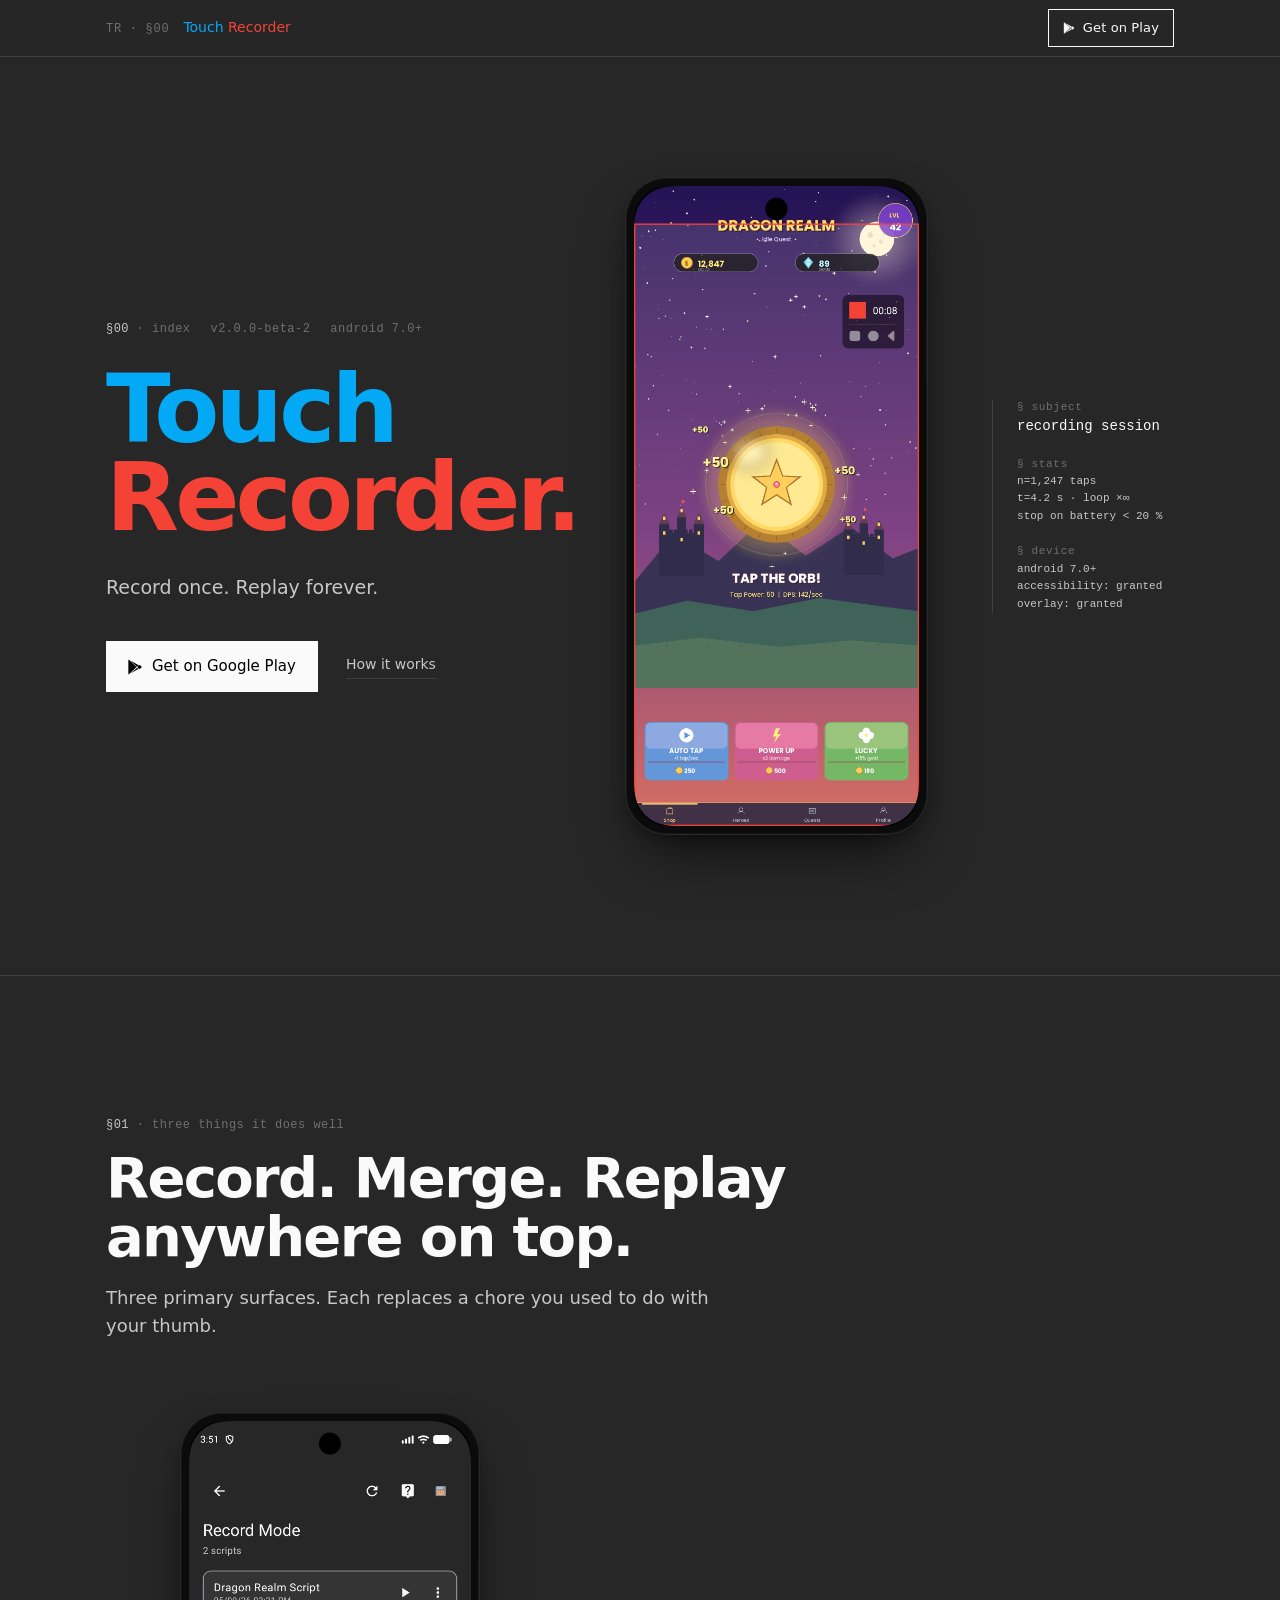
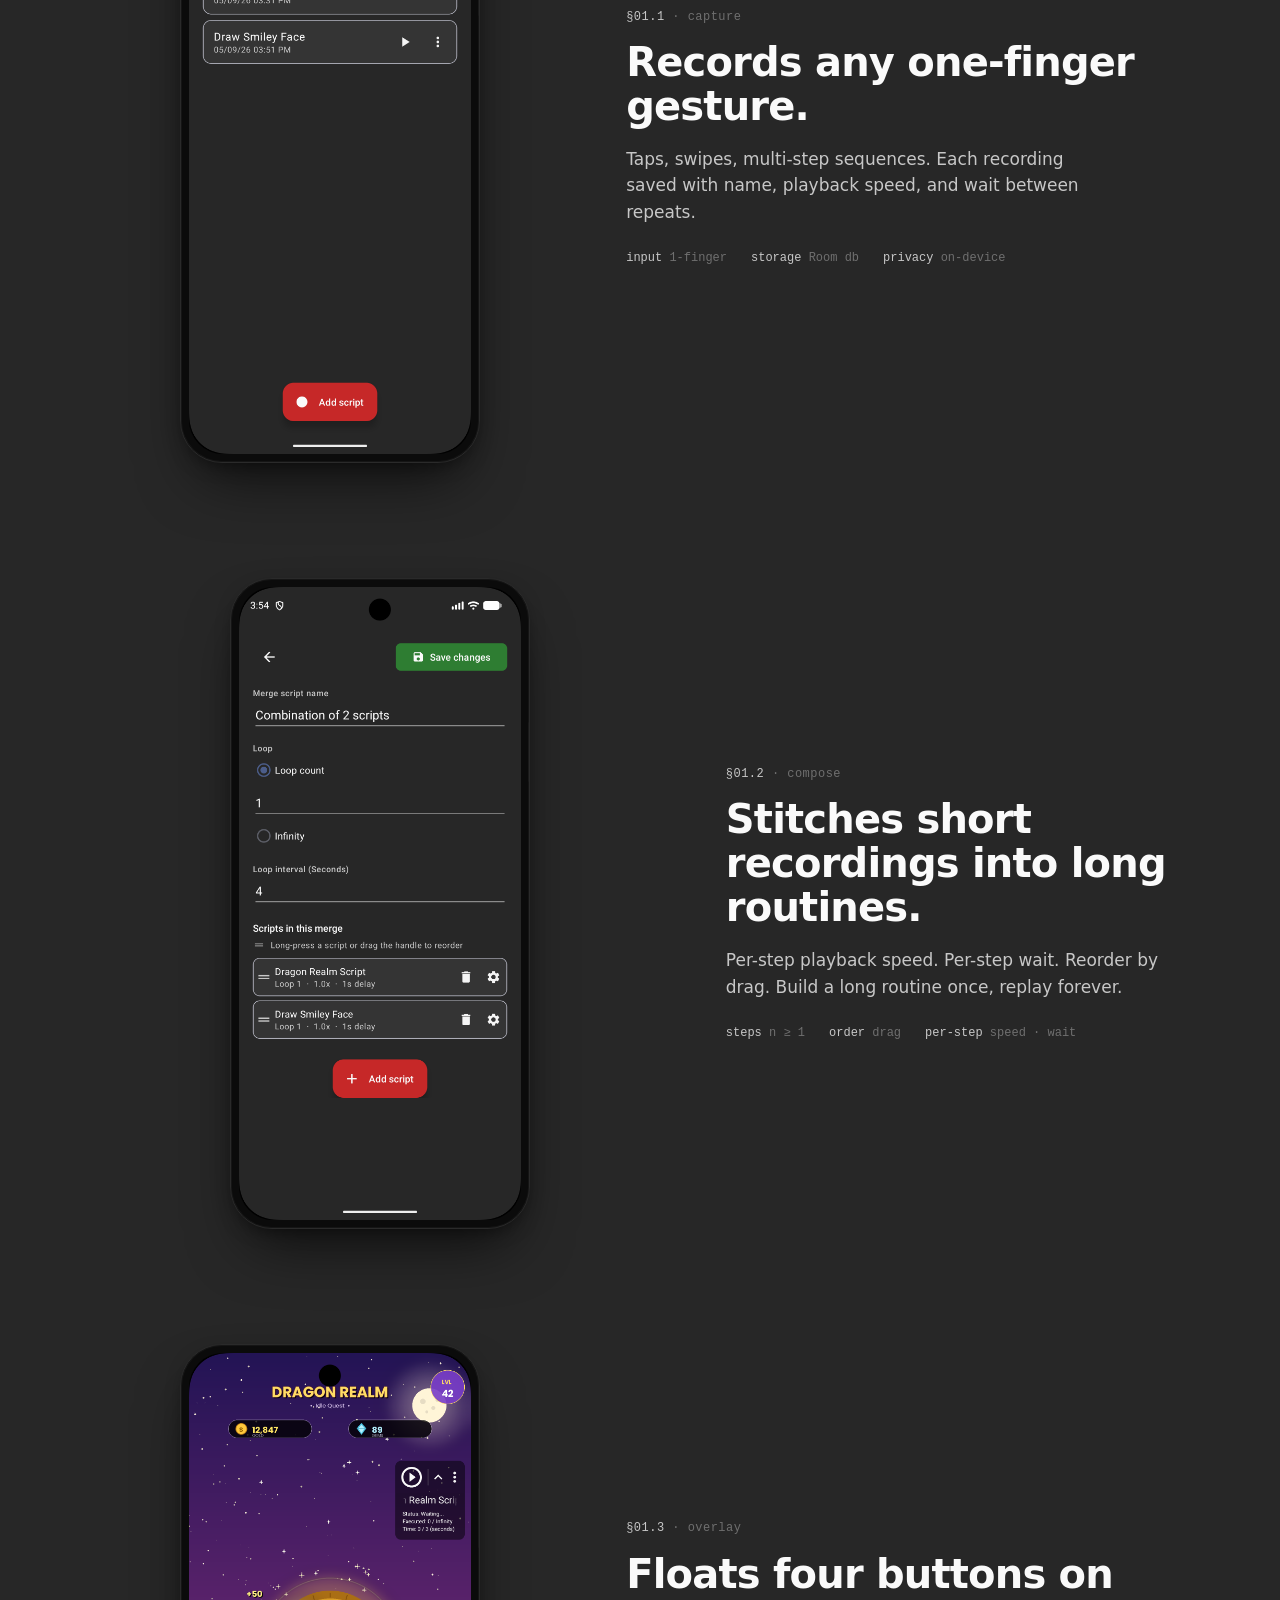
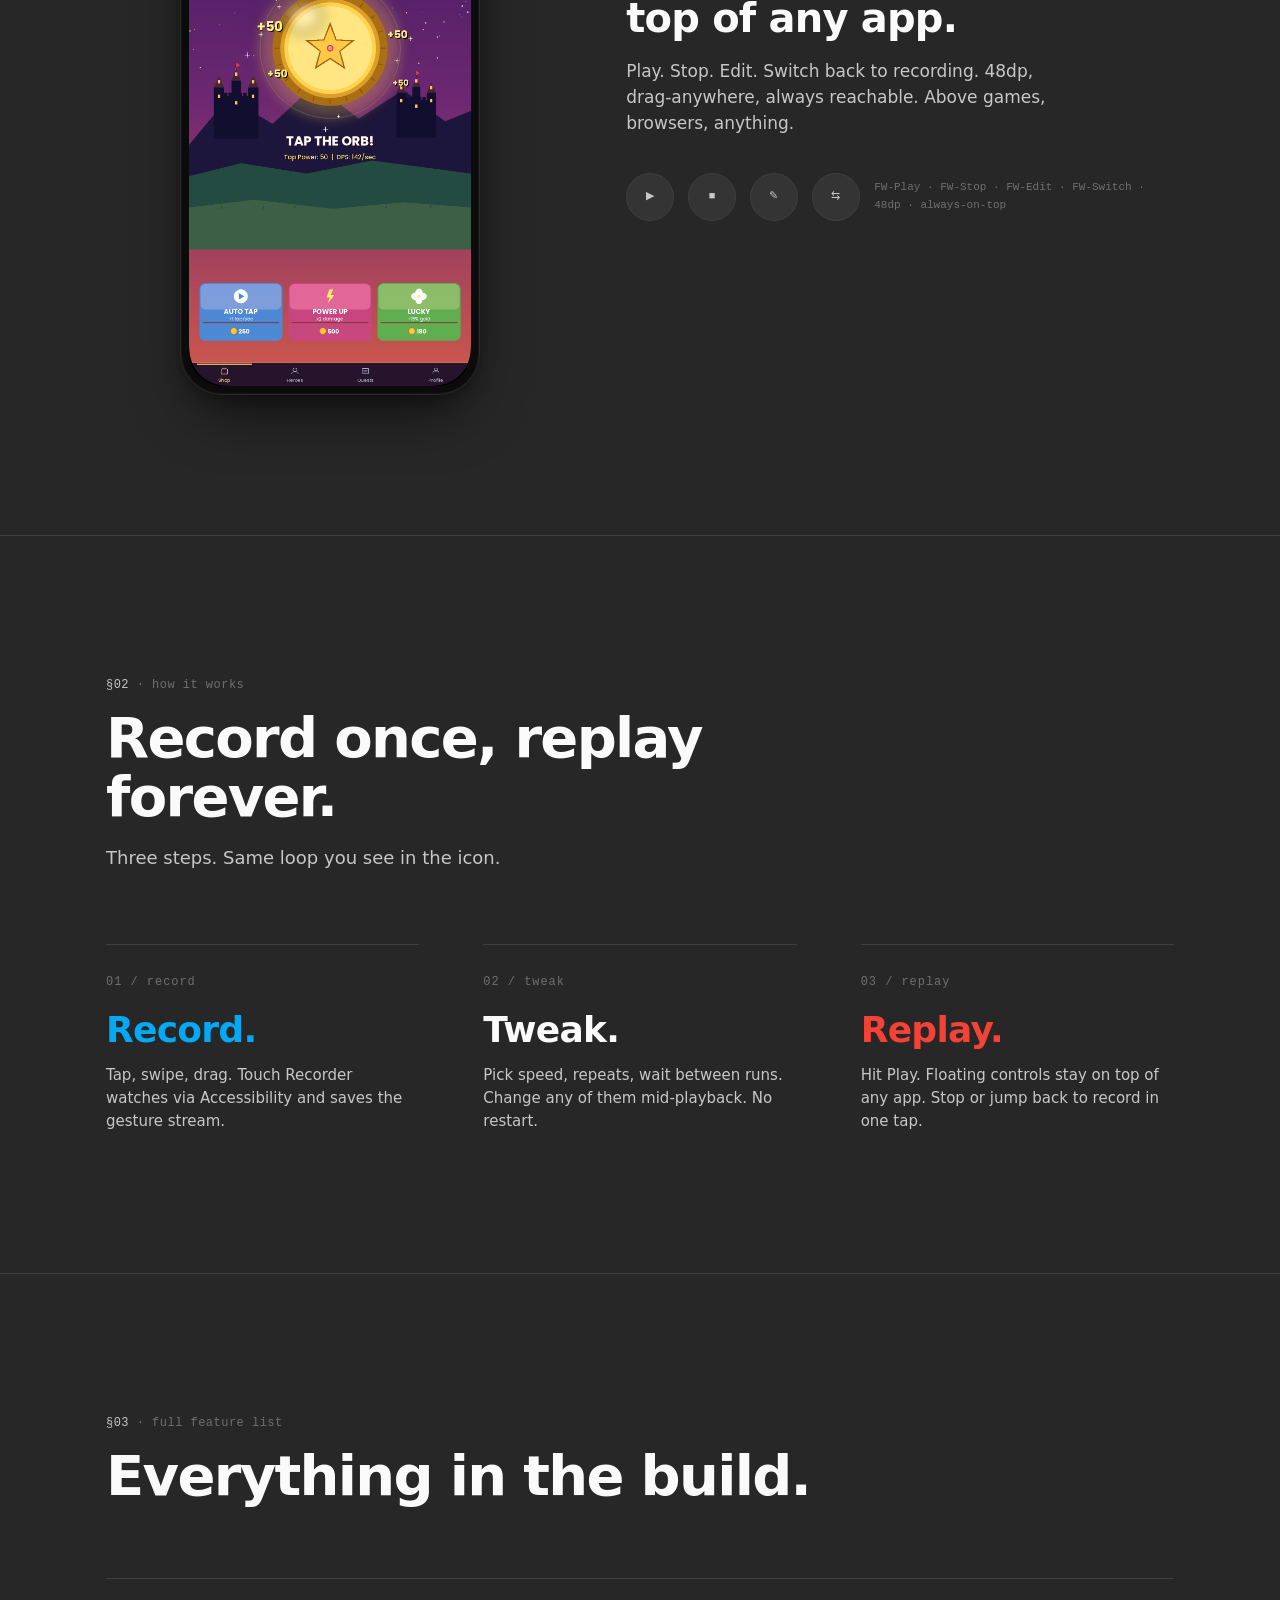
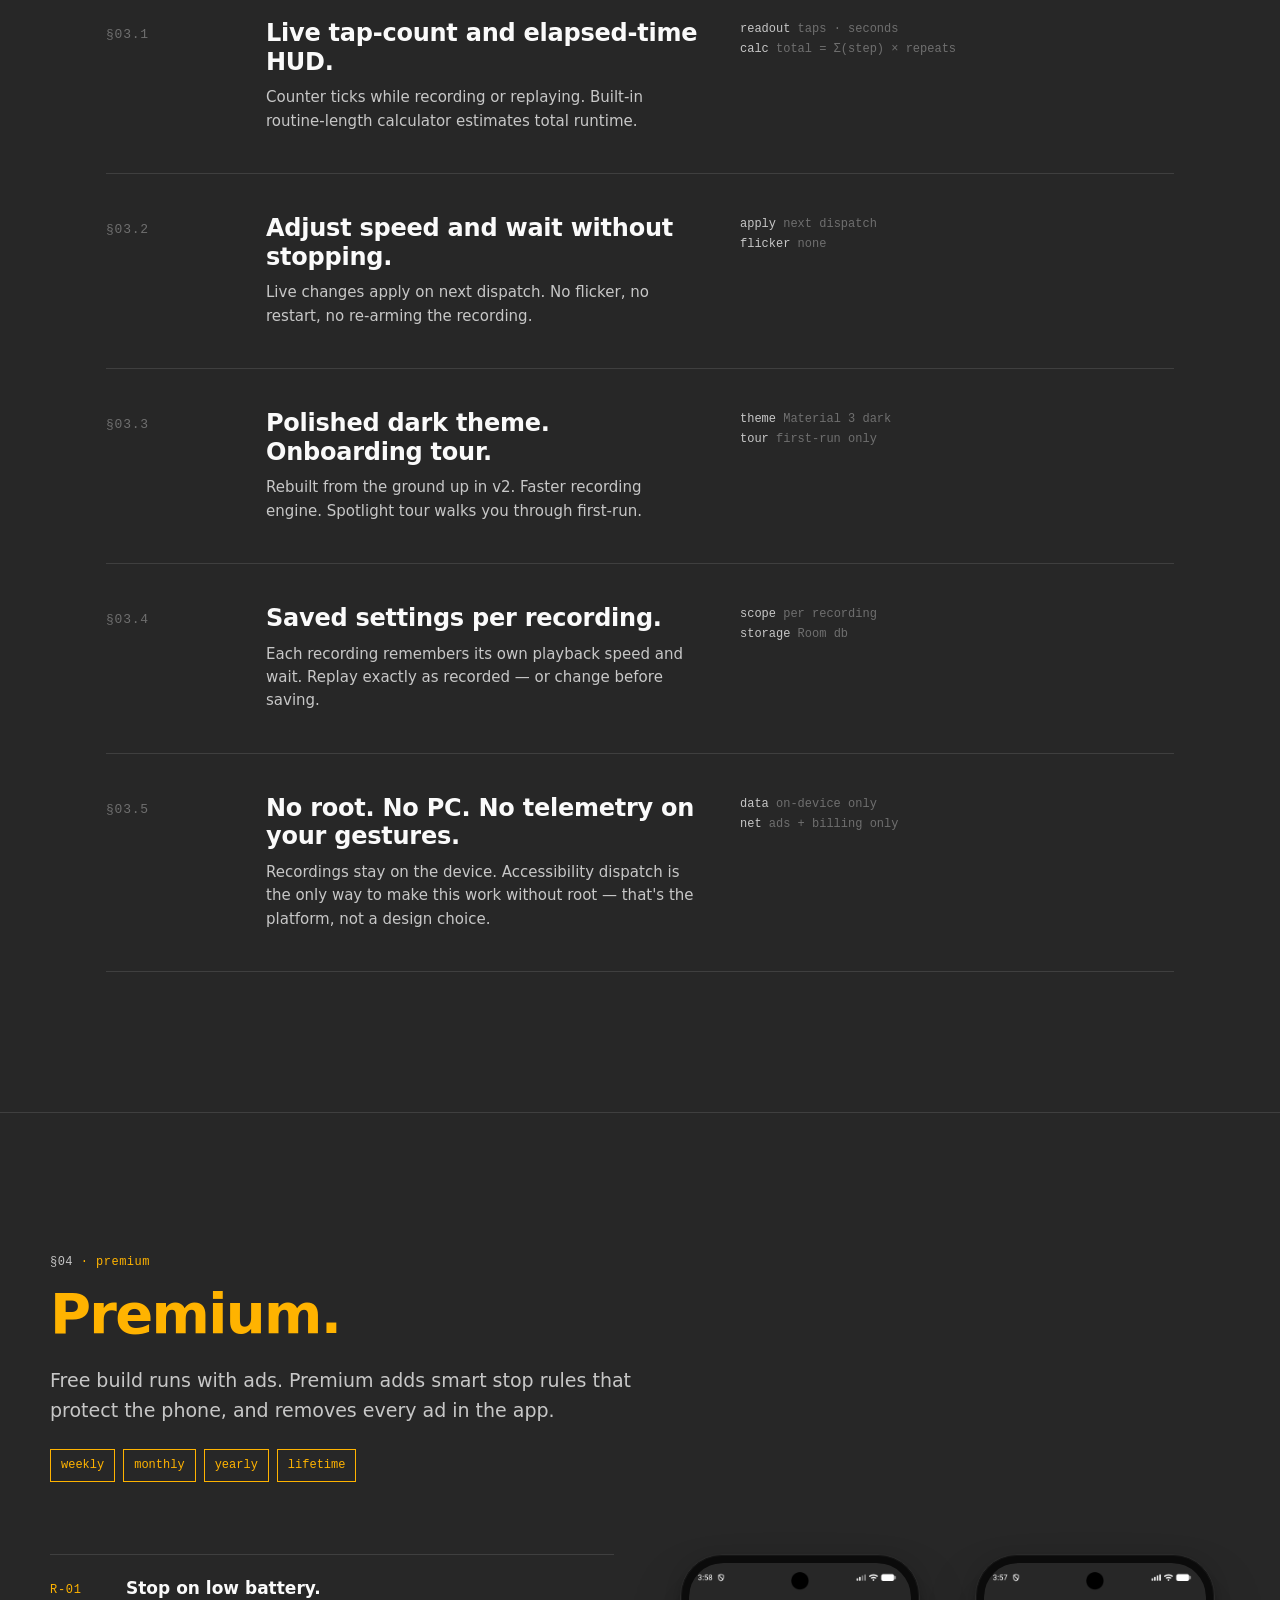
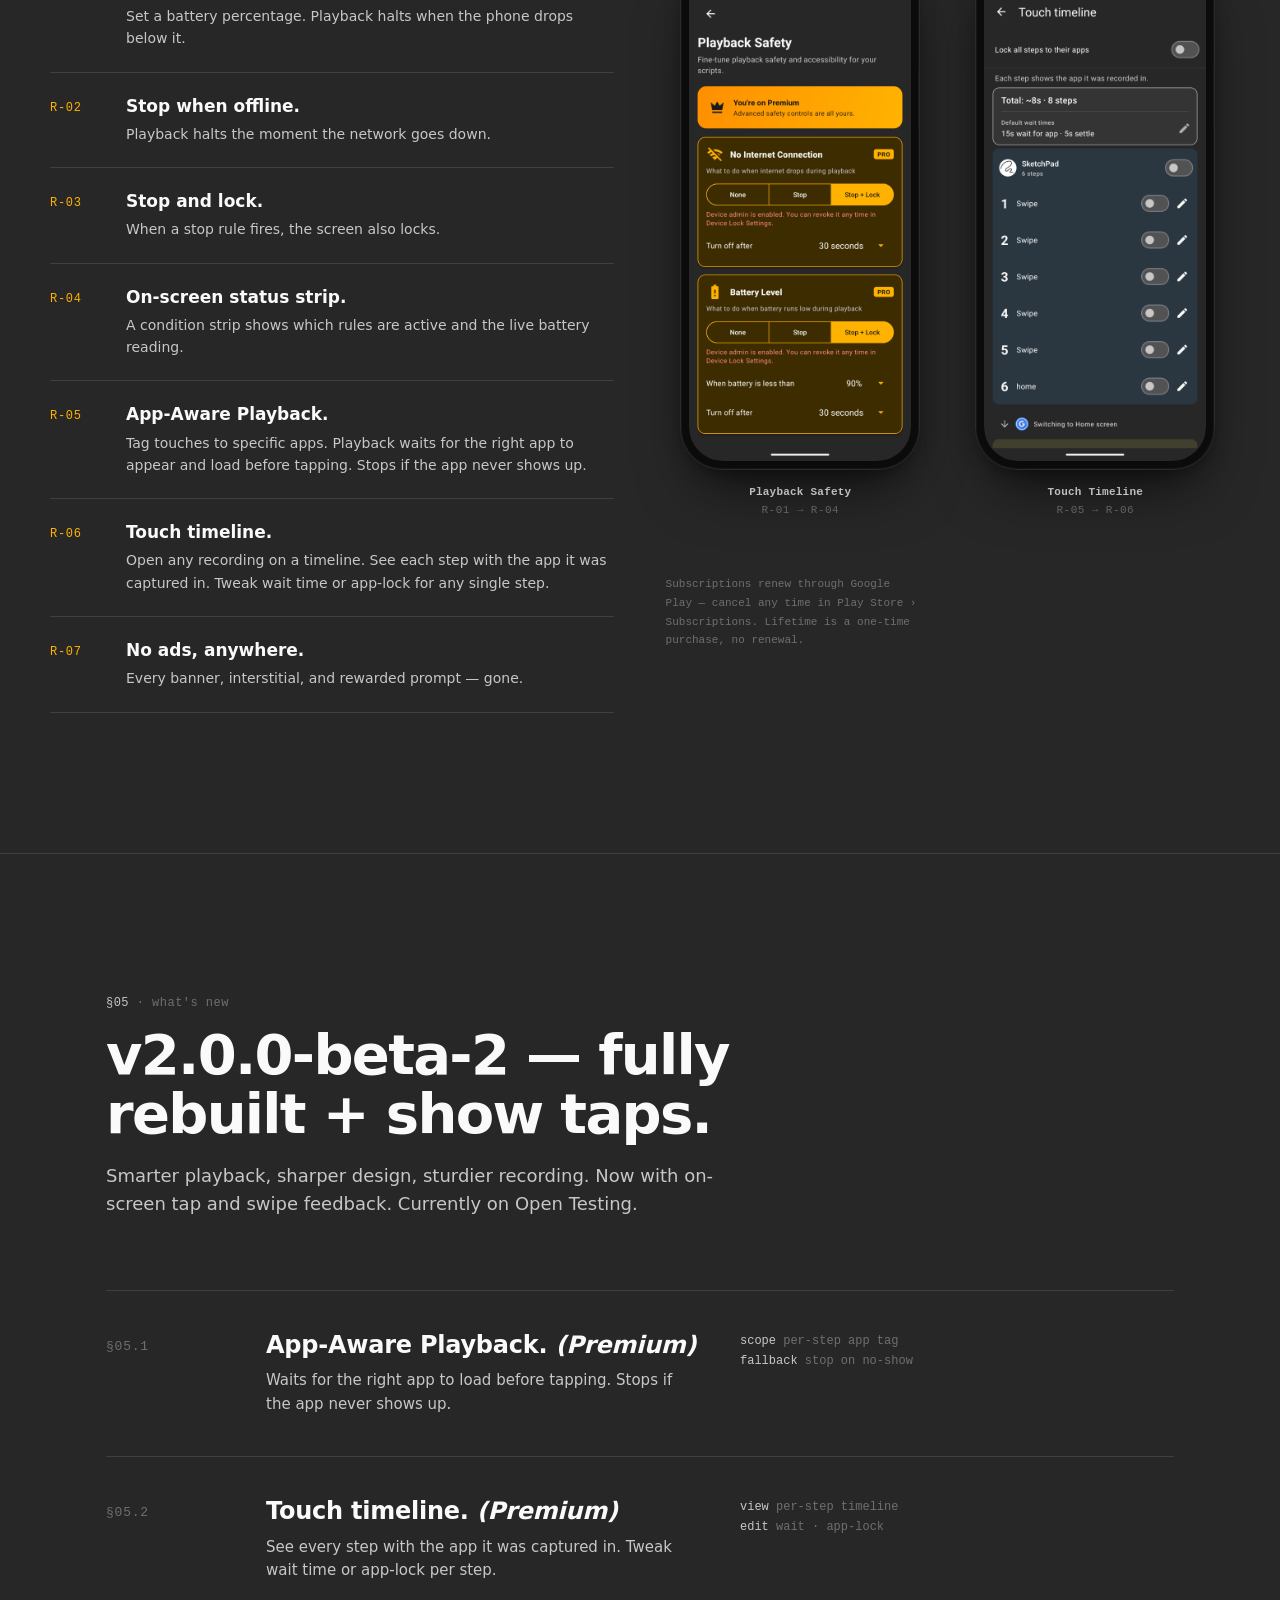
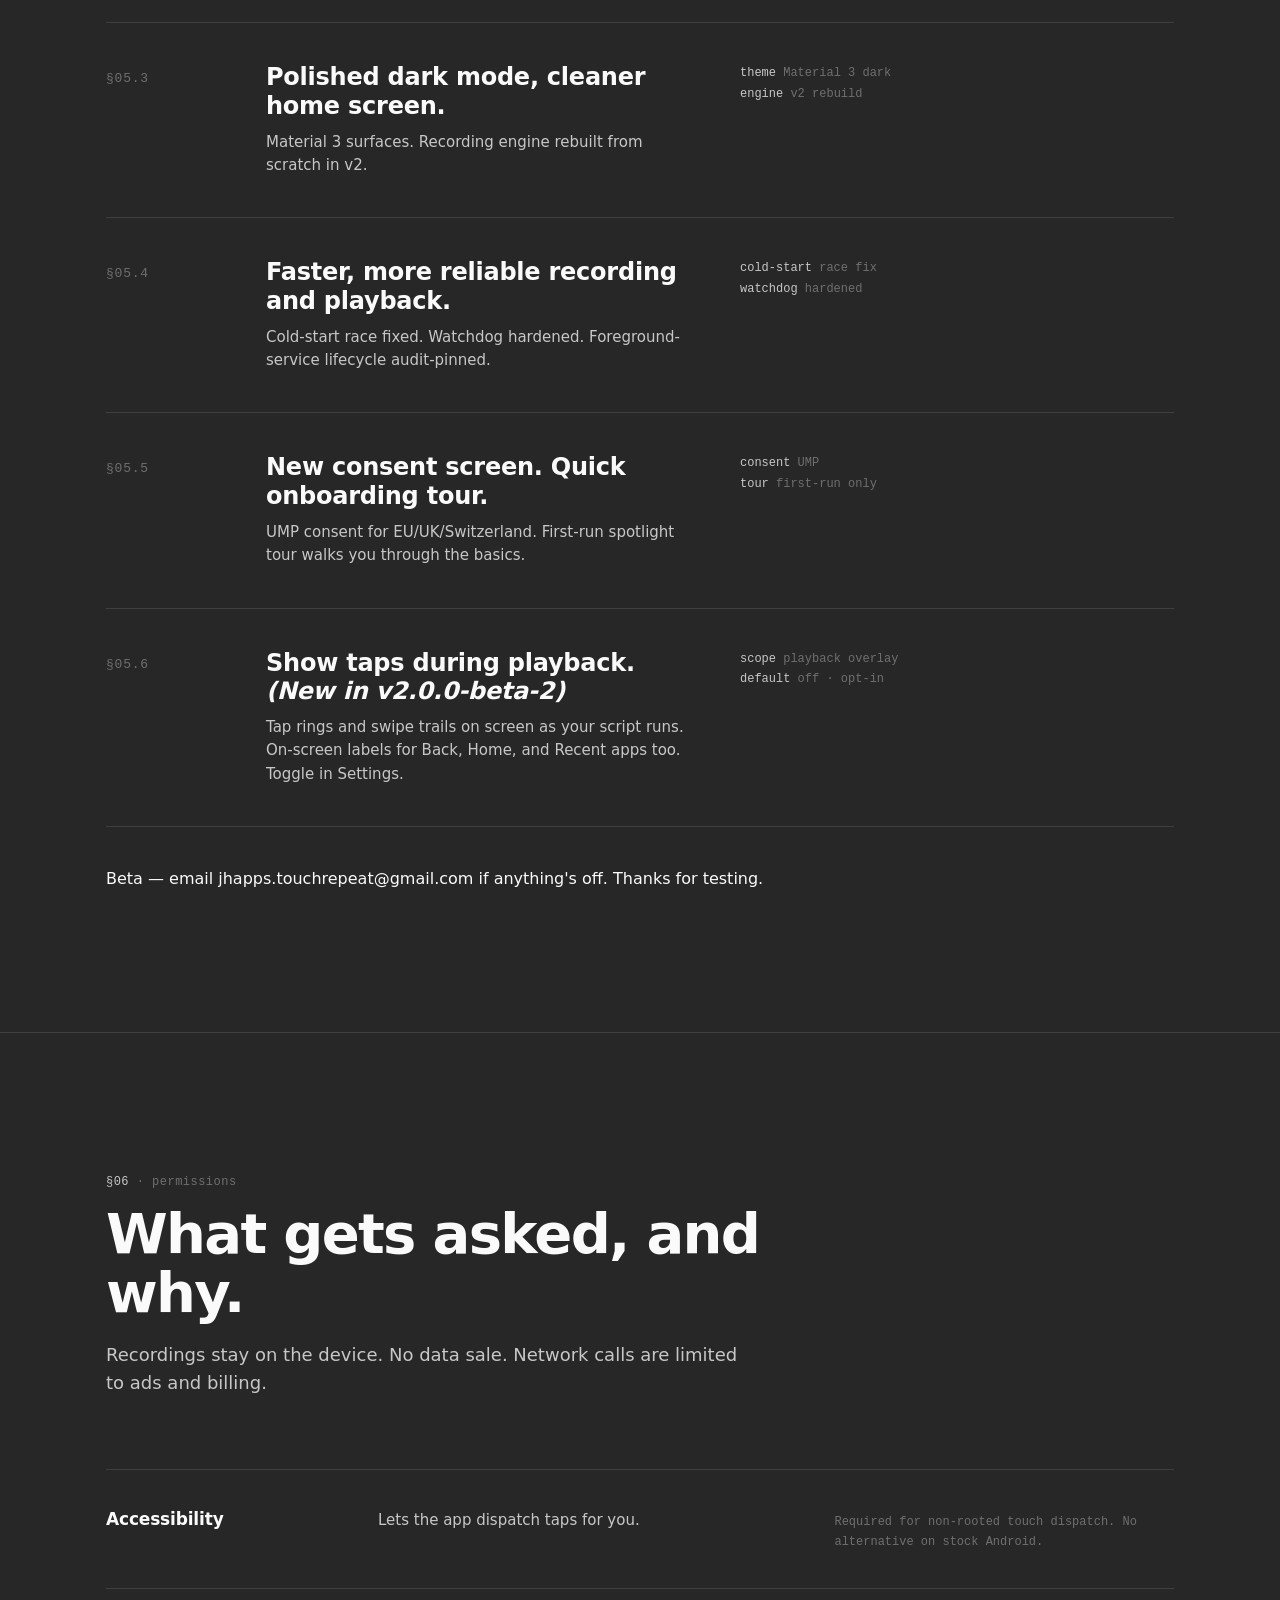
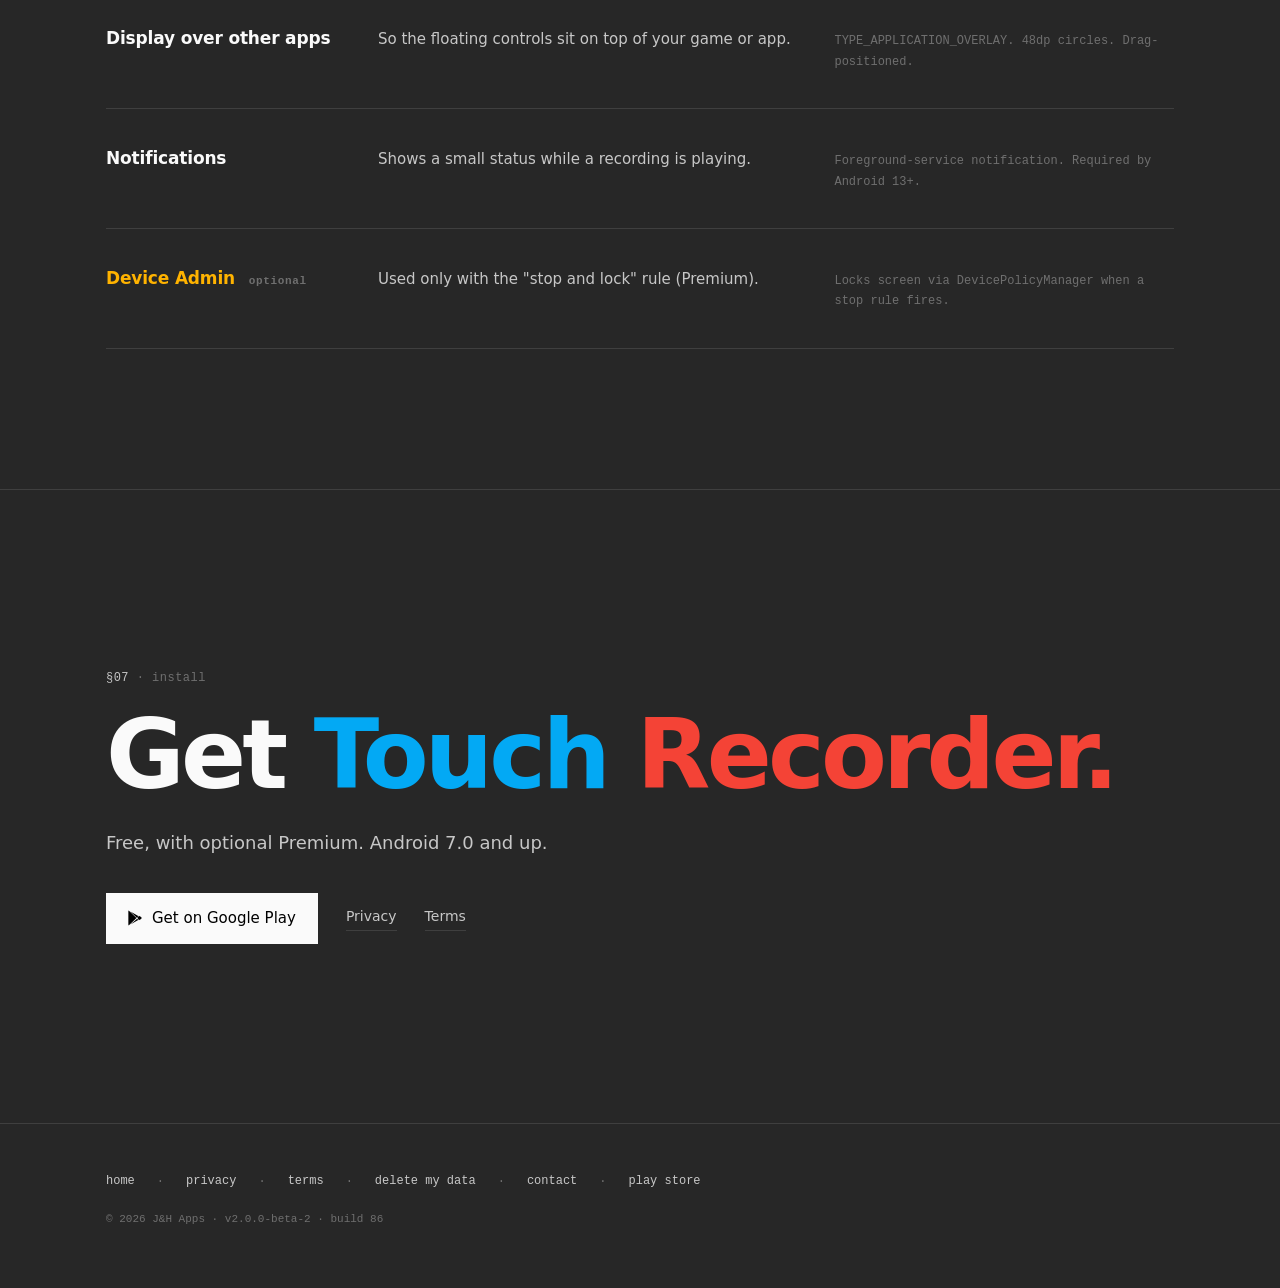
==== commit ebcb2927: "Add files via upload" ====
--- a/index.html
+++ b/index.html
@@ -80,7 +80,7 @@
     <div class="hero-copy fade-up">
       <div class="spec hero-spec-top">
         <span><strong>§00</strong> · index</span>
-        <span>v2.0.0-beta</span>
+        <span>v2.0.0-beta-2</span>
         <span>android 7.0+</span>
       </div>
       <h1 class="wordmark">
@@ -434,15 +434,15 @@
 </section>
 
 <!-- ============================================================
-     §05 Changelog — v2.0.0-beta what's new
+     §05 Changelog — v2.0.0-beta-2 what's new
      ============================================================ -->
 <section class="section" id="changelog">
   <div class="shell">
     <header class="section-head fade-up">
       <span class="spec"><strong>§05</strong> · what's new</span>
-      <h2>v2.0.0-beta — fully rebuilt.</h2>
+      <h2>v2.0.0-beta-2 — fully rebuilt + show taps.</h2>
       <p class="lede">
-        Smarter playback, sharper design, sturdier recording. Currently on Open Testing.
+        Smarter playback, sharper design, sturdier recording. Now with on-screen tap and swipe feedback. Currently on Open Testing.
       </p>
     </header>
 
@@ -505,6 +505,18 @@
         <aside class="feat-aside">
           <b>consent</b> UMP<br>
           <b>tour</b> first-run only
+        </aside>
+      </li>
+
+      <li class="feat fade-up">
+        <span class="feat-num">§05.6</span>
+        <div>
+          <h3>Show taps during playback. <em>(New in v2.0.0-beta-2)</em></h3>
+          <p>Tap rings and swipe trails on screen as your script runs. On-screen labels for Back, Home, and Recent apps too. Toggle in Settings.</p>
+        </div>
+        <aside class="feat-aside">
+          <b>scope</b> playback overlay<br>
+          <b>default</b> off · opt-in
         </aside>
       </li>
 
@@ -597,7 +609,7 @@
       <span class="sep">·</span>
       <a href="https://play.google.com/store/apps/details?id=com.jhapps.touchrepeat" target="_blank" rel="noopener">play store</a>
     </nav>
-    <div class="footer-copy">© <span id="tr-year">2026</span> J&amp;H Apps · v2.0.0-beta · build 85</div>
+    <div class="footer-copy">© <span id="tr-year">2026</span> J&amp;H Apps · v2.0.0-beta-2 · build 86</div>
   </div>
 </footer>
 
